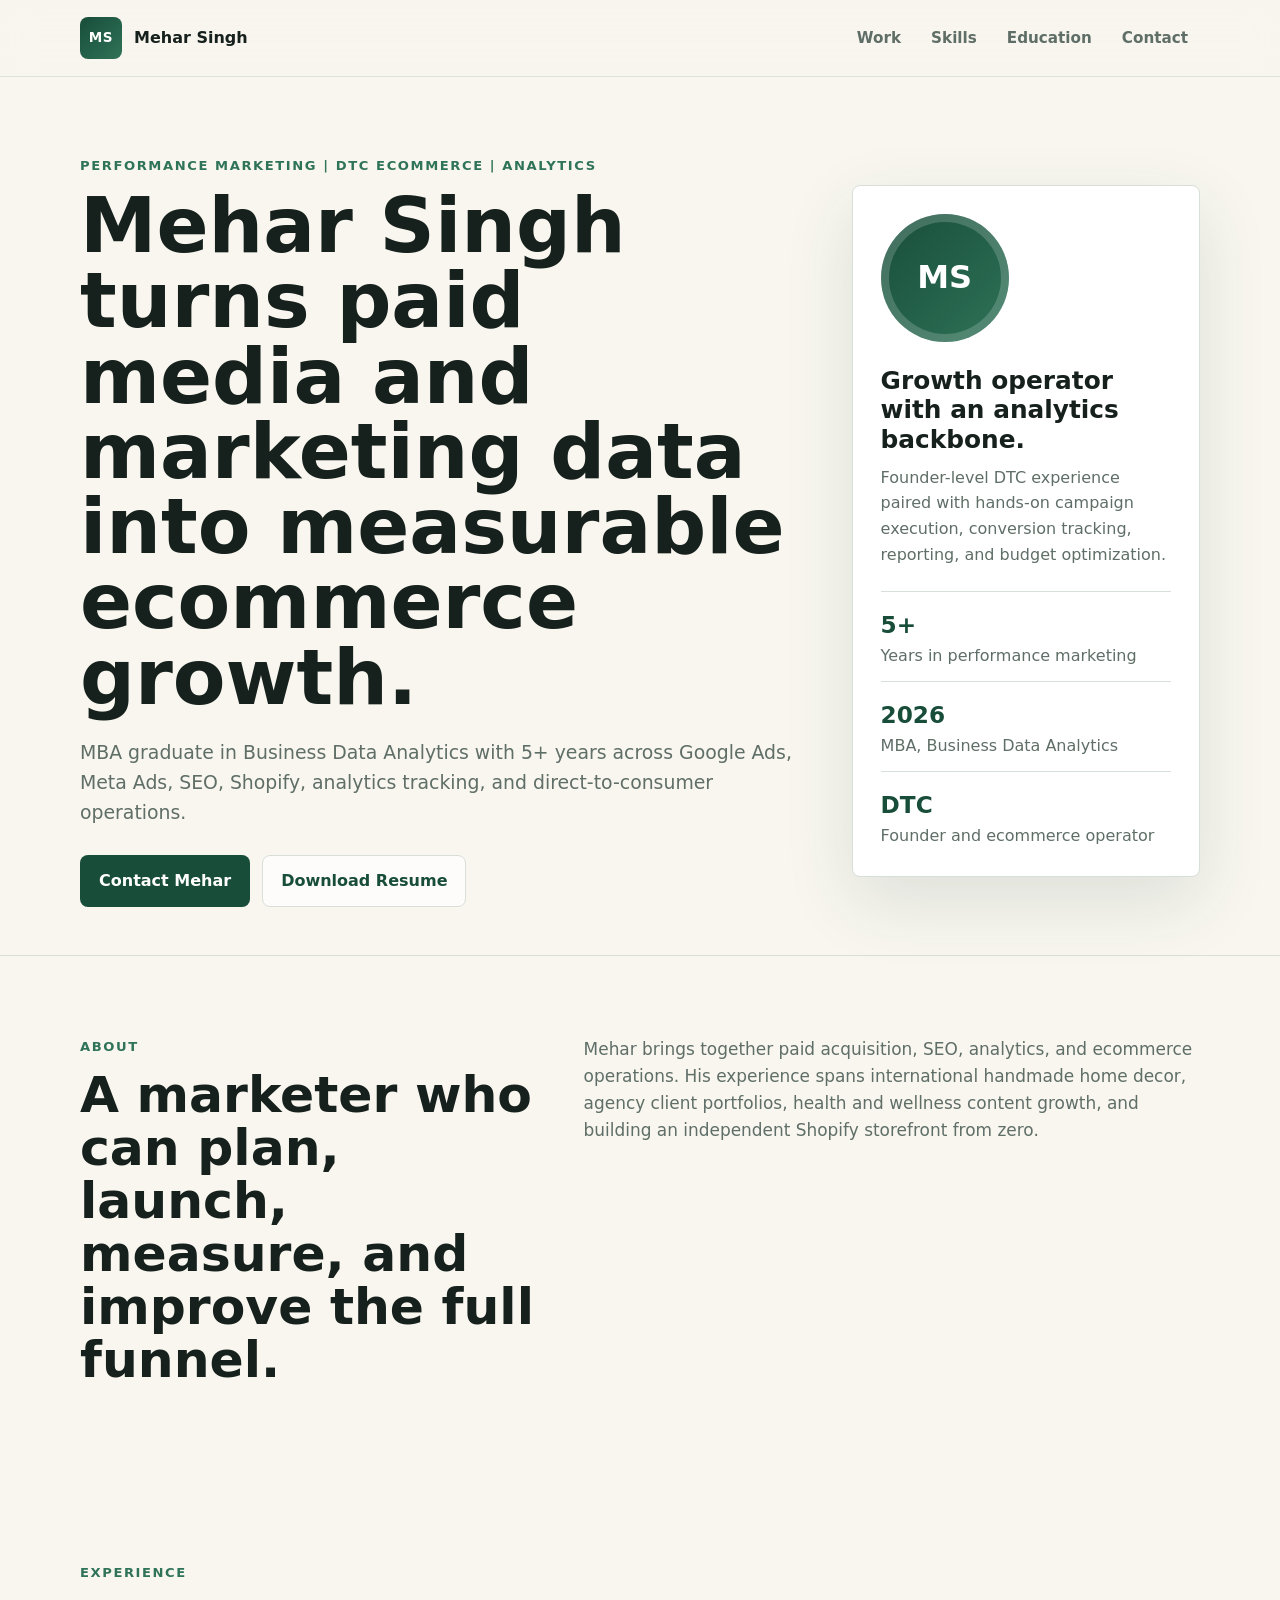
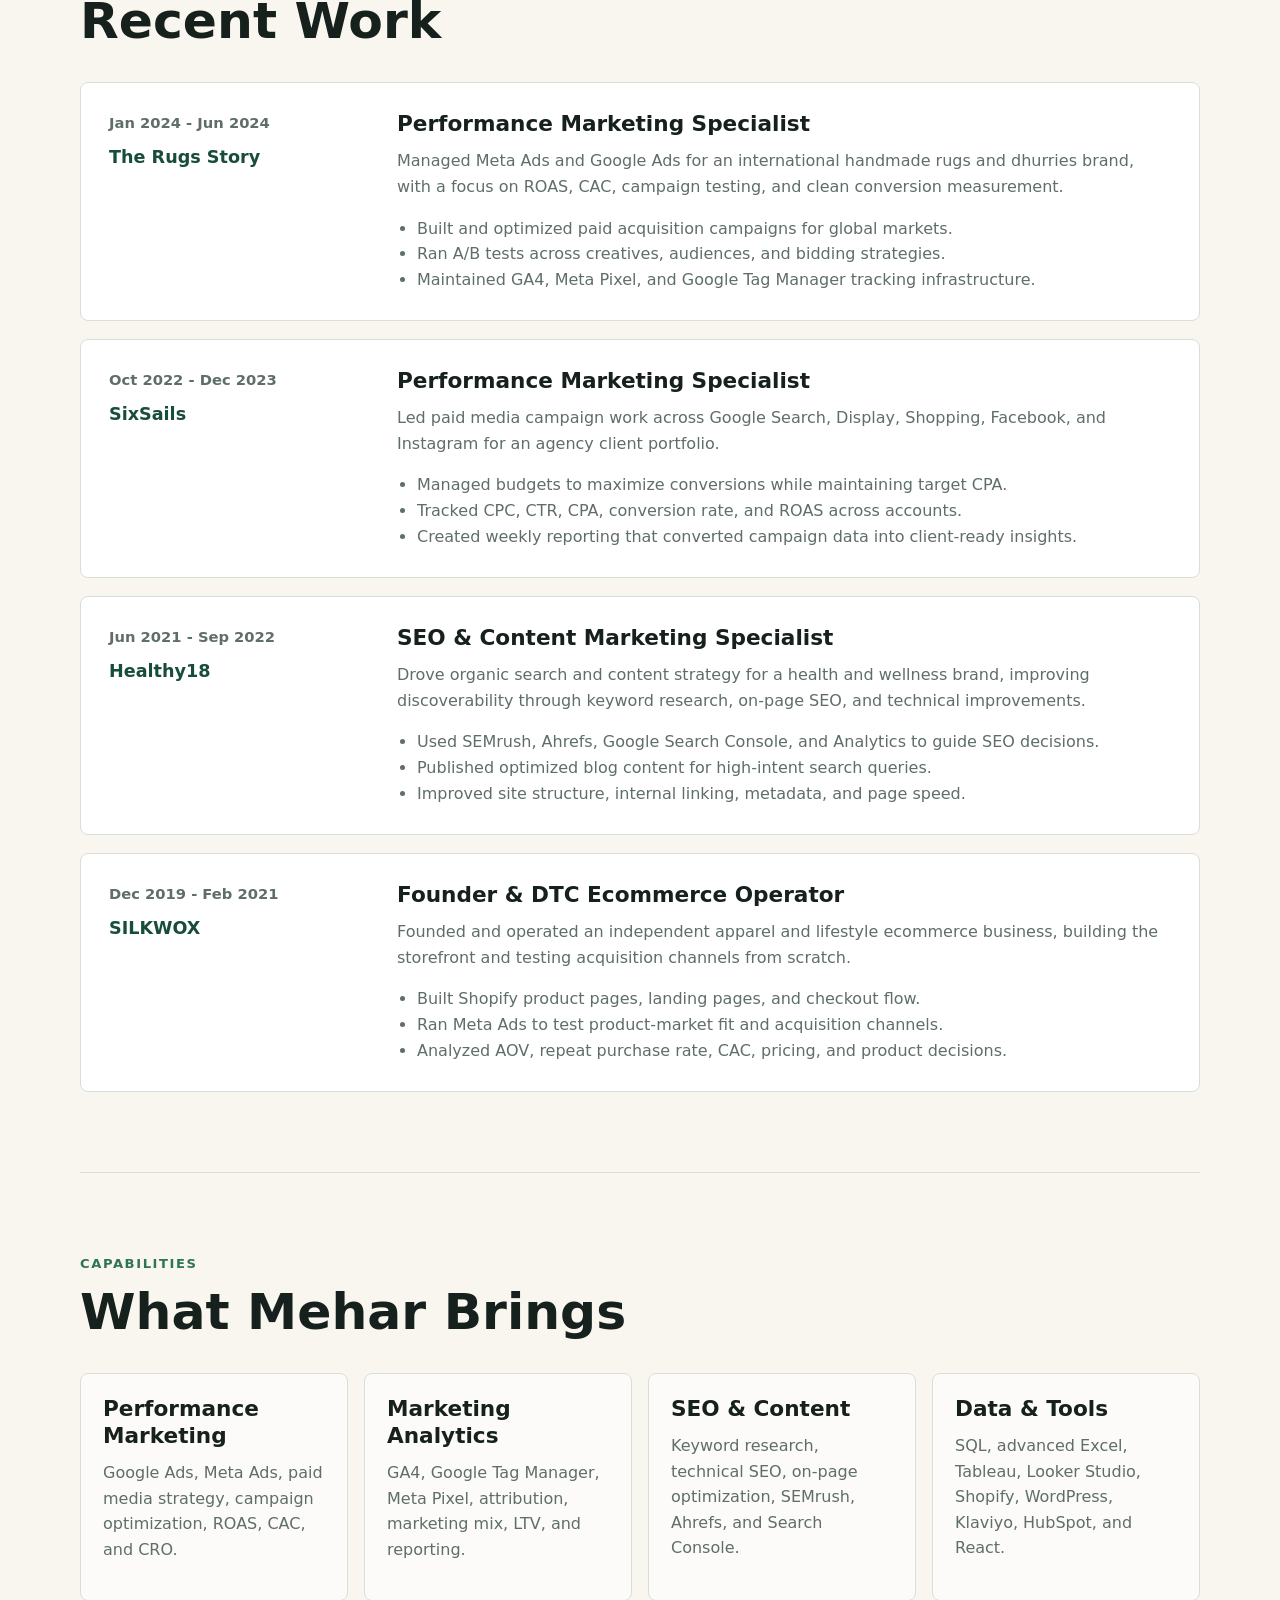
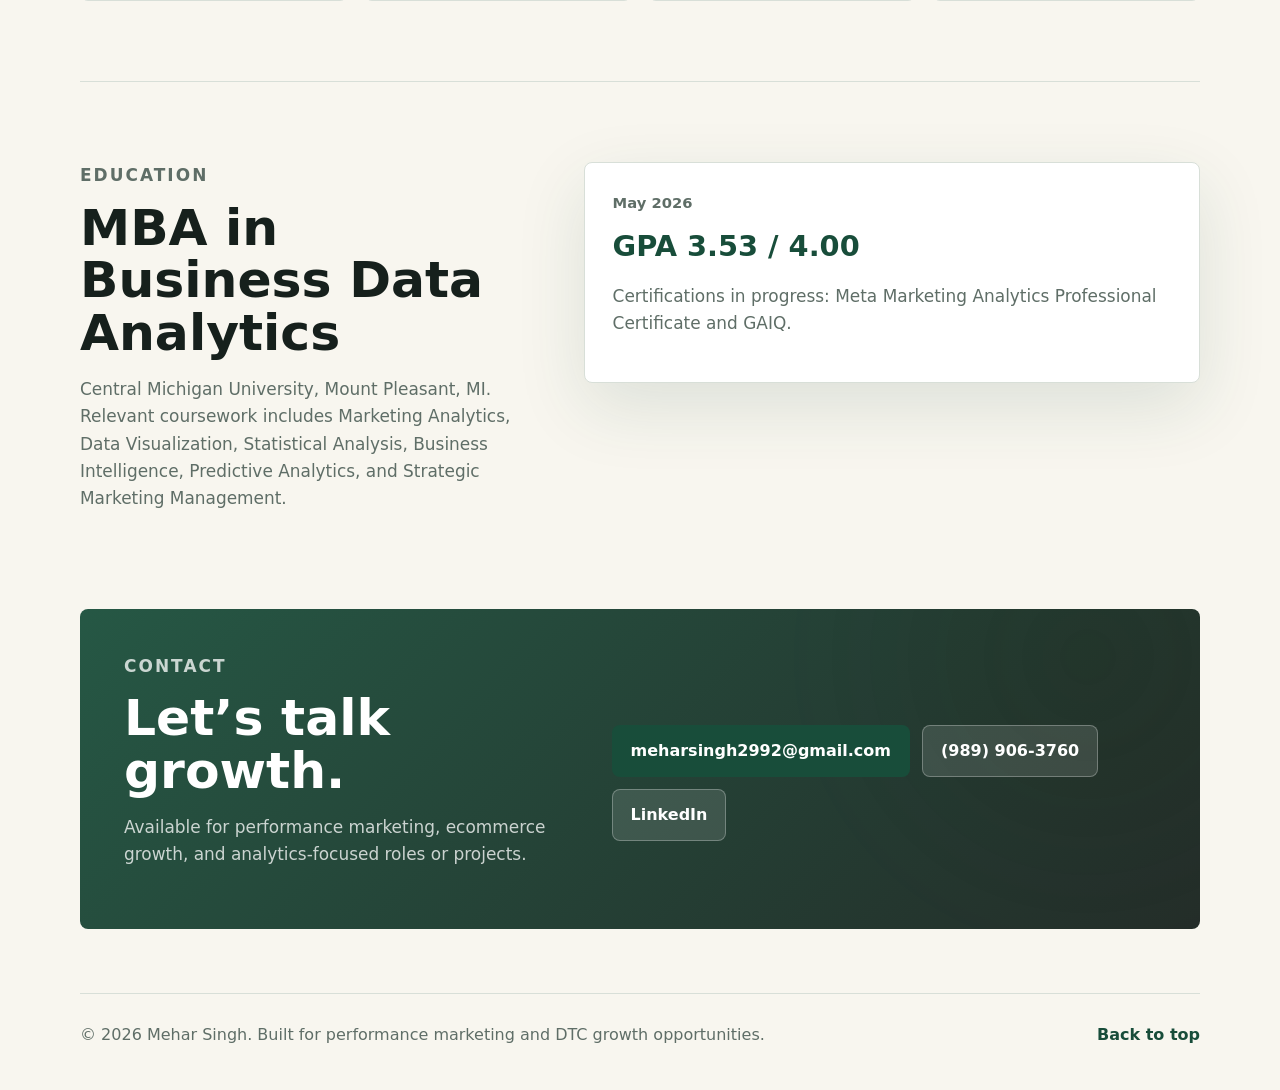
==== index.html @ b78f9e0a "Add files via upload" ====
<!doctype html>
<html lang="en">
  <head>
    <meta charset="utf-8" />
    <meta name="viewport" content="width=device-width, initial-scale=1" />
    <title>Mehar Singh | Performance Marketing & DTC Growth</title>
    <meta
      name="description"
      content="Portfolio for Mehar Singh, a performance marketing specialist and MBA graduate focused on DTC ecommerce, paid media, SEO, and marketing analytics."
    />
    <link rel="stylesheet" href="styles.css" />
  </head>
  <body>
    <header class="site-header" id="top">
      <nav class="nav" aria-label="Primary navigation">
        <a class="brand" href="#top" aria-label="Mehar Singh home">
          <span class="brand-mark">MS</span>
          <span>Mehar Singh</span>
        </a>
        <button class="nav-toggle" type="button" aria-expanded="false" aria-controls="nav-links">
          <span class="sr-only">Toggle navigation</span>
          <span></span>
          <span></span>
          <span></span>
        </button>
        <div class="nav-links" id="nav-links">
          <a href="#work">Work</a>
          <a href="#skills">Skills</a>
          <a href="#education">Education</a>
          <a href="#contact">Contact</a>
        </div>
      </nav>
    </header>

    <main>
      <section class="hero">
        <div class="hero-grid">
          <div class="hero-copy">
            <p class="eyebrow">Performance Marketing | DTC Ecommerce | Analytics</p>
            <h1>Mehar Singh turns paid media and marketing data into measurable ecommerce growth.</h1>
            <p class="hero-text">
              MBA graduate in Business Data Analytics with 5+ years across Google Ads, Meta Ads, SEO,
              Shopify, analytics tracking, and direct-to-consumer operations.
            </p>
            <div class="hero-actions">
              <a class="button primary" href="mailto:meharsingh2992@gmail.com">Contact Mehar</a>
              <a class="button secondary" href="assets/Mehar_Singh_Resume.pdf" download>Download Resume</a>
            </div>
          </div>

          <aside class="profile-panel" aria-label="Profile highlights">
            <div class="portrait" aria-hidden="true">
              <span>MS</span>
            </div>
            <div>
              <h2>Growth operator with an analytics backbone.</h2>
              <p>
                Founder-level DTC experience paired with hands-on campaign execution, conversion
                tracking, reporting, and budget optimization.
              </p>
            </div>
            <dl class="quick-stats">
              <div>
                <dt>5+</dt>
                <dd>Years in performance marketing</dd>
              </div>
              <div>
                <dt>2026</dt>
                <dd>MBA, Business Data Analytics</dd>
              </div>
              <div>
                <dt>DTC</dt>
                <dd>Founder and ecommerce operator</dd>
              </div>
            </dl>
          </aside>
        </div>
      </section>

      <section class="section intro" aria-labelledby="intro-title">
        <div>
          <p class="section-kicker">About</p>
          <h2 id="intro-title">A marketer who can plan, launch, measure, and improve the full funnel.</h2>
        </div>
        <p>
          Mehar brings together paid acquisition, SEO, analytics, and ecommerce operations. His
          experience spans international handmade home decor, agency client portfolios, health and
          wellness content growth, and building an independent Shopify storefront from zero.
        </p>
      </section>

      <section class="section" id="work" aria-labelledby="work-title">
        <div class="section-heading">
          <p class="section-kicker">Experience</p>
          <h2 id="work-title">Recent Work</h2>
        </div>
        <div class="timeline">
          <article class="role">
            <div class="role-meta">
              <span>Jan 2024 - Jun 2024</span>
              <strong>The Rugs Story</strong>
            </div>
            <div class="role-body">
              <h3>Performance Marketing Specialist</h3>
              <p>
                Managed Meta Ads and Google Ads for an international handmade rugs and dhurries brand,
                with a focus on ROAS, CAC, campaign testing, and clean conversion measurement.
              </p>
              <ul>
                <li>Built and optimized paid acquisition campaigns for global markets.</li>
                <li>Ran A/B tests across creatives, audiences, and bidding strategies.</li>
                <li>Maintained GA4, Meta Pixel, and Google Tag Manager tracking infrastructure.</li>
              </ul>
            </div>
          </article>

          <article class="role">
            <div class="role-meta">
              <span>Oct 2022 - Dec 2023</span>
              <strong>SixSails</strong>
            </div>
            <div class="role-body">
              <h3>Performance Marketing Specialist</h3>
              <p>
                Led paid media campaign work across Google Search, Display, Shopping, Facebook, and
                Instagram for an agency client portfolio.
              </p>
              <ul>
                <li>Managed budgets to maximize conversions while maintaining target CPA.</li>
                <li>Tracked CPC, CTR, CPA, conversion rate, and ROAS across accounts.</li>
                <li>Created weekly reporting that converted campaign data into client-ready insights.</li>
              </ul>
            </div>
          </article>

          <article class="role">
            <div class="role-meta">
              <span>Jun 2021 - Sep 2022</span>
              <strong>Healthy18</strong>
            </div>
            <div class="role-body">
              <h3>SEO & Content Marketing Specialist</h3>
              <p>
                Drove organic search and content strategy for a health and wellness brand, improving
                discoverability through keyword research, on-page SEO, and technical improvements.
              </p>
              <ul>
                <li>Used SEMrush, Ahrefs, Google Search Console, and Analytics to guide SEO decisions.</li>
                <li>Published optimized blog content for high-intent search queries.</li>
                <li>Improved site structure, internal linking, metadata, and page speed.</li>
              </ul>
            </div>
          </article>

          <article class="role">
            <div class="role-meta">
              <span>Dec 2019 - Feb 2021</span>
              <strong>SILKWOX</strong>
            </div>
            <div class="role-body">
              <h3>Founder & DTC Ecommerce Operator</h3>
              <p>
                Founded and operated an independent apparel and lifestyle ecommerce business, building
                the storefront and testing acquisition channels from scratch.
              </p>
              <ul>
                <li>Built Shopify product pages, landing pages, and checkout flow.</li>
                <li>Ran Meta Ads to test product-market fit and acquisition channels.</li>
                <li>Analyzed AOV, repeat purchase rate, CAC, pricing, and product decisions.</li>
              </ul>
            </div>
          </article>
        </div>
      </section>

      <section class="section split" id="skills" aria-labelledby="skills-title">
        <div class="section-heading">
          <p class="section-kicker">Capabilities</p>
          <h2 id="skills-title">What Mehar Brings</h2>
        </div>
        <div class="skill-grid">
          <article>
            <h3>Performance Marketing</h3>
            <p>Google Ads, Meta Ads, paid media strategy, campaign optimization, ROAS, CAC, and CRO.</p>
          </article>
          <article>
            <h3>Marketing Analytics</h3>
            <p>GA4, Google Tag Manager, Meta Pixel, attribution, marketing mix, LTV, and reporting.</p>
          </article>
          <article>
            <h3>SEO & Content</h3>
            <p>Keyword research, technical SEO, on-page optimization, SEMrush, Ahrefs, and Search Console.</p>
          </article>
          <article>
            <h3>Data & Tools</h3>
            <p>SQL, advanced Excel, Tableau, Looker Studio, Shopify, WordPress, Klaviyo, HubSpot, and React.</p>
          </article>
        </div>
      </section>

      <section class="section education" id="education" aria-labelledby="education-title">
        <div>
          <p class="section-kicker">Education</p>
          <h2 id="education-title">MBA in Business Data Analytics</h2>
          <p>
            Central Michigan University, Mount Pleasant, MI. Relevant coursework includes Marketing
            Analytics, Data Visualization, Statistical Analysis, Business Intelligence, Predictive
            Analytics, and Strategic Marketing Management.
          </p>
        </div>
        <div class="education-card">
          <span>May 2026</span>
          <strong>GPA 3.53 / 4.00</strong>
          <p>Certifications in progress: Meta Marketing Analytics Professional Certificate and GAIQ.</p>
        </div>
      </section>

      <section class="contact" id="contact" aria-labelledby="contact-title">
        <div>
          <p class="section-kicker">Contact</p>
          <h2 id="contact-title">Let’s talk growth.</h2>
          <p>
            Available for performance marketing, ecommerce growth, and analytics-focused roles or projects.
          </p>
        </div>
        <div class="contact-actions">
          <a class="button primary" href="mailto:meharsingh2992@gmail.com">meharsingh2992@gmail.com</a>
          <a class="button secondary" href="tel:+19899063760">(989) 906-3760</a>
          <a class="button secondary" href="https://www.linkedin.com/in/mehar-singh-a929a2192" target="_blank" rel="noreferrer">LinkedIn</a>
        </div>
      </section>
    </main>

    <footer class="footer">
      <p>© <span id="year"></span> Mehar Singh. Built for performance marketing and DTC growth opportunities.</p>
      <a href="#top">Back to top</a>
    </footer>

    <script src="script.js"></script>
  </body>
</html>
---- styles.css ----
:root {
  --ink: #16201c;
  --muted: #5f6e67;
  --paper: #f8f6ef;
  --panel: #ffffff;
  --line: #d8dfd8;
  --green: #184d3a;
  --green-2: #2f7358;
  --gold: #c7963f;
  --shadow: 0 24px 70px rgba(24, 77, 58, 0.12);
}

* {
  box-sizing: border-box;
}

html {
  scroll-behavior: smooth;
}

body {
  margin: 0;
  font-family: Inter, ui-sans-serif, system-ui, -apple-system, BlinkMacSystemFont, "Segoe UI", sans-serif;
  color: var(--ink);
  background: var(--paper);
  line-height: 1.6;
}

a {
  color: inherit;
  text-decoration: none;
}

.sr-only {
  position: absolute;
  width: 1px;
  height: 1px;
  padding: 0;
  margin: -1px;
  overflow: hidden;
  clip: rect(0, 0, 0, 0);
  white-space: nowrap;
  border: 0;
}

.site-header {
  position: sticky;
  top: 0;
  z-index: 10;
  background: rgba(248, 246, 239, 0.9);
  border-bottom: 1px solid rgba(216, 223, 216, 0.8);
  backdrop-filter: blur(18px);
}

.nav {
  width: min(1120px, calc(100% - 32px));
  margin: 0 auto;
  min-height: 76px;
  display: flex;
  align-items: center;
  justify-content: space-between;
  gap: 24px;
}

.brand,
.nav-links {
  display: flex;
  align-items: center;
}

.brand {
  gap: 12px;
  font-weight: 800;
}

.brand-mark,
.portrait {
  display: grid;
  place-items: center;
  color: #fff;
  background: linear-gradient(135deg, var(--green), var(--green-2));
}

.brand-mark {
  width: 42px;
  height: 42px;
  border-radius: 8px;
  font-size: 0.85rem;
  letter-spacing: 0.04em;
}

.nav-links {
  gap: 6px;
}

.nav-links a {
  padding: 10px 12px;
  border-radius: 8px;
  color: var(--muted);
  font-weight: 700;
  font-size: 0.95rem;
}

.nav-links a:hover,
.nav-links a:focus-visible {
  color: var(--green);
  background: rgba(24, 77, 58, 0.08);
}

.nav-toggle {
  display: none;
  width: 44px;
  height: 44px;
  border: 1px solid var(--line);
  border-radius: 8px;
  background: var(--panel);
  padding: 10px;
}

.nav-toggle span:not(.sr-only) {
  display: block;
  height: 2px;
  margin: 5px 0;
  background: var(--ink);
}

.hero {
  padding: 78px 0 48px;
  border-bottom: 1px solid var(--line);
}

.hero-grid,
.section,
.contact,
.footer {
  width: min(1120px, calc(100% - 32px));
  margin: 0 auto;
}

.hero-grid {
  display: grid;
  grid-template-columns: minmax(0, 1.35fr) minmax(320px, 0.65fr);
  gap: 48px;
  align-items: center;
}

.eyebrow,
.section-kicker {
  margin: 0 0 12px;
  color: var(--green-2);
  font-weight: 800;
  font-size: 0.82rem;
  letter-spacing: 0.12em;
  text-transform: uppercase;
}

h1,
h2,
h3,
p {
  margin-top: 0;
}

h1 {
  max-width: 850px;
  margin-bottom: 22px;
  font-size: clamp(2.45rem, 6vw, 5.3rem);
  line-height: 0.98;
  letter-spacing: 0;
}

.hero-text {
  max-width: 720px;
  color: var(--muted);
  font-size: 1.18rem;
}

.hero-actions,
.contact-actions {
  display: flex;
  flex-wrap: wrap;
  gap: 12px;
  margin-top: 28px;
}

.button {
  display: inline-flex;
  min-height: 46px;
  align-items: center;
  justify-content: center;
  border-radius: 8px;
  padding: 12px 18px;
  font-weight: 800;
  border: 1px solid transparent;
}

.button.primary {
  color: #fff;
  background: var(--green);
}

.button.primary:hover,
.button.primary:focus-visible {
  background: #0f3829;
}

.button.secondary {
  color: var(--green);
  background: rgba(255, 255, 255, 0.72);
  border-color: var(--line);
}

.button.secondary:hover,
.button.secondary:focus-visible {
  border-color: var(--green-2);
}

.profile-panel,
.education-card {
  background: var(--panel);
  border: 1px solid var(--line);
  border-radius: 8px;
  box-shadow: var(--shadow);
}

.profile-panel {
  padding: 28px;
}

.portrait {
  width: 128px;
  height: 128px;
  border-radius: 50%;
  margin-bottom: 24px;
  font-size: 2rem;
  font-weight: 900;
  box-shadow: inset 0 0 0 8px rgba(255, 255, 255, 0.18);
}

.profile-panel h2 {
  margin-bottom: 10px;
  font-size: 1.55rem;
  line-height: 1.2;
}

.profile-panel p {
  color: var(--muted);
}

.quick-stats {
  display: grid;
  gap: 12px;
  margin: 24px 0 0;
}

.quick-stats div {
  padding-top: 14px;
  border-top: 1px solid var(--line);
}

.quick-stats dt {
  color: var(--green);
  font-size: 1.45rem;
  font-weight: 900;
}

.quick-stats dd {
  margin: 0;
  color: var(--muted);
}

.section {
  padding: 80px 0;
}

.intro,
.education {
  display: grid;
  grid-template-columns: minmax(0, 0.85fr) minmax(0, 1.15fr);
  gap: 48px;
  align-items: start;
}

.section h2,
.contact h2 {
  margin-bottom: 16px;
  font-size: clamp(2rem, 4vw, 3.15rem);
  line-height: 1.05;
}

.intro > p,
.education p,
.contact p {
  color: var(--muted);
  font-size: 1.06rem;
}

.section-heading {
  max-width: 680px;
  margin-bottom: 34px;
}

.timeline {
  display: grid;
  gap: 18px;
}

.role {
  display: grid;
  grid-template-columns: 260px minmax(0, 1fr);
  gap: 28px;
  padding: 28px;
  background: var(--panel);
  border: 1px solid var(--line);
  border-radius: 8px;
}

.role-meta span,
.education-card span {
  display: block;
  margin-bottom: 8px;
  color: var(--muted);
  font-size: 0.92rem;
  font-weight: 700;
}

.role-meta strong {
  display: block;
  color: var(--green);
  font-size: 1.1rem;
}

.role h3,
.skill-grid h3 {
  margin-bottom: 10px;
  font-size: 1.35rem;
  line-height: 1.25;
}

.role p,
.role li,
.skill-grid p {
  color: var(--muted);
}

.role ul {
  padding-left: 20px;
  margin: 16px 0 0;
}

.split {
  border-top: 1px solid var(--line);
  border-bottom: 1px solid var(--line);
}

.skill-grid {
  display: grid;
  grid-template-columns: repeat(4, minmax(0, 1fr));
  gap: 16px;
}

.skill-grid article {
  min-height: 210px;
  padding: 22px;
  border: 1px solid var(--line);
  border-radius: 8px;
  background: rgba(255, 255, 255, 0.62);
}

.education-card {
  padding: 28px;
}

.education-card strong {
  display: block;
  margin-bottom: 14px;
  color: var(--green);
  font-size: 1.8rem;
}

.contact {
  display: grid;
  grid-template-columns: minmax(0, 0.9fr) minmax(0, 1.1fr);
  gap: 42px;
  align-items: center;
  margin-bottom: 64px;
  padding: 44px;
  color: #fff;
  background:
    linear-gradient(135deg, rgba(24, 77, 58, 0.94), rgba(22, 32, 28, 0.94)),
    radial-gradient(circle at 90% 15%, rgba(199, 150, 63, 0.55), transparent 30%);
  border-radius: 8px;
}

.contact .section-kicker,
.contact p {
  color: rgba(255, 255, 255, 0.76);
}

.contact .button.secondary {
  color: #fff;
  background: rgba(255, 255, 255, 0.12);
  border-color: rgba(255, 255, 255, 0.28);
}

.footer {
  display: flex;
  justify-content: space-between;
  gap: 20px;
  padding: 28px 0 42px;
  color: var(--muted);
  border-top: 1px solid var(--line);
}

.footer p {
  margin: 0;
}

.footer a {
  color: var(--green);
  font-weight: 800;
}

@media (max-width: 900px) {
  .hero-grid,
  .intro,
  .education,
  .contact {
    grid-template-columns: 1fr;
  }

  .skill-grid {
    grid-template-columns: repeat(2, minmax(0, 1fr));
  }

  .role {
    grid-template-columns: 1fr;
  }
}

@media (max-width: 680px) {
  .nav {
    min-height: 68px;
  }

  .nav-toggle {
    display: block;
  }

  .nav-links {
    position: absolute;
    top: 68px;
    left: 16px;
    right: 16px;
    display: none;
    flex-direction: column;
    align-items: stretch;
    padding: 10px;
    background: var(--panel);
    border: 1px solid var(--line);
    border-radius: 8px;
    box-shadow: var(--shadow);
  }

  .nav-links.is-open {
    display: flex;
  }

  .hero {
    padding-top: 48px;
  }

  h1 {
    font-size: 2.7rem;
  }

  .section {
    padding: 58px 0;
  }

  .profile-panel,
  .role,
  .contact {
    padding: 22px;
  }

  .skill-grid {
    grid-template-columns: 1fr;
  }

  .skill-grid article {
    min-height: auto;
  }

  .footer {
    flex-direction: column;
  }
}
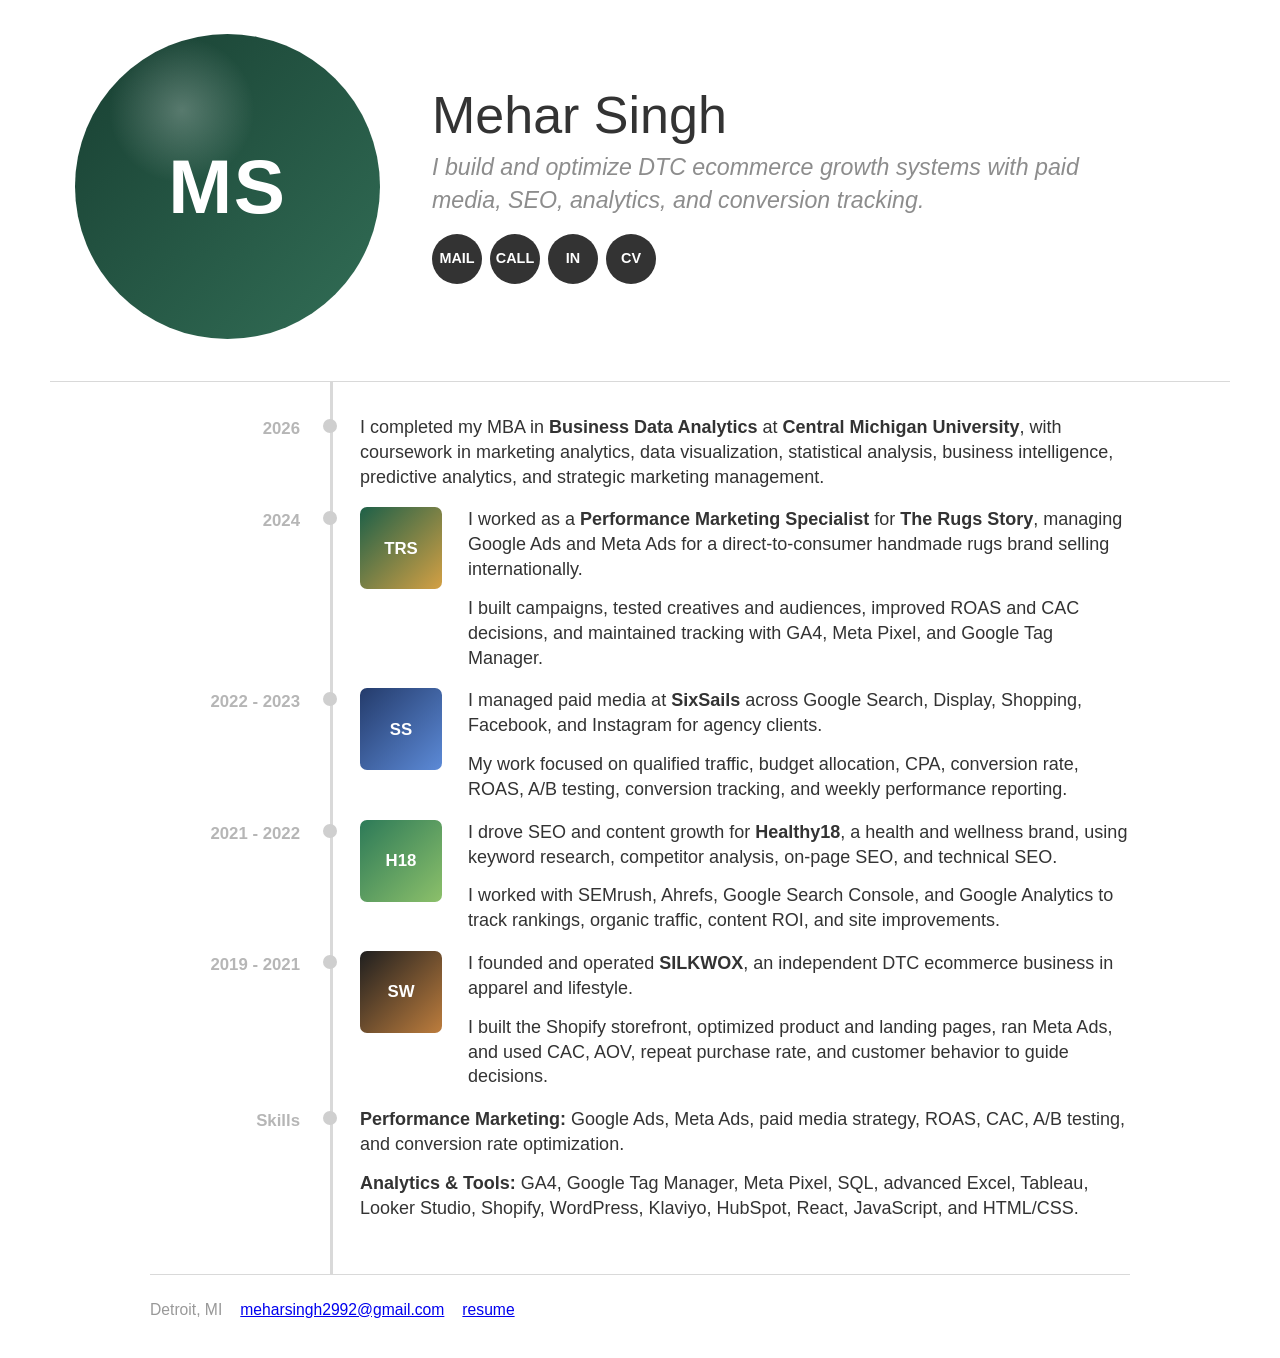
==== commit 39709122: "Add files via upload" ====
--- a/index.html
+++ b/index.html
@@ -3,239 +3,133 @@
   <head>
     <meta charset="utf-8" />
     <meta name="viewport" content="width=device-width, initial-scale=1" />
-    <title>Mehar Singh | Performance Marketing & DTC Growth</title>
+    <title>Mehar Singh</title>
     <meta
       name="description"
-      content="Portfolio for Mehar Singh, a performance marketing specialist and MBA graduate focused on DTC ecommerce, paid media, SEO, and marketing analytics."
+      content="Mehar Singh is a performance marketing specialist and DTC ecommerce operator focused on paid media, SEO, Shopify, and marketing analytics."
     />
     <link rel="stylesheet" href="styles.css" />
   </head>
   <body>
-    <header class="site-header" id="top">
-      <nav class="nav" aria-label="Primary navigation">
-        <a class="brand" href="#top" aria-label="Mehar Singh home">
-          <span class="brand-mark">MS</span>
-          <span>Mehar Singh</span>
-        </a>
-        <button class="nav-toggle" type="button" aria-expanded="false" aria-controls="nav-links">
-          <span class="sr-only">Toggle navigation</span>
-          <span></span>
-          <span></span>
-          <span></span>
-        </button>
-        <div class="nav-links" id="nav-links">
-          <a href="#work">Work</a>
-          <a href="#skills">Skills</a>
-          <a href="#education">Education</a>
-          <a href="#contact">Contact</a>
-        </div>
-      </nav>
-    </header>
-
-    <main>
-      <section class="hero">
-        <div class="hero-grid">
-          <div class="hero-copy">
-            <p class="eyebrow">Performance Marketing | DTC Ecommerce | Analytics</p>
-            <h1>Mehar Singh turns paid media and marketing data into measurable ecommerce growth.</h1>
-            <p class="hero-text">
-              MBA graduate in Business Data Analytics with 5+ years across Google Ads, Meta Ads, SEO,
-              Shopify, analytics tracking, and direct-to-consumer operations.
-            </p>
-            <div class="hero-actions">
-              <a class="button primary" href="mailto:meharsingh2992@gmail.com">Contact Mehar</a>
-              <a class="button secondary" href="assets/Mehar_Singh_Resume.pdf" download>Download Resume</a>
-            </div>
+    <main class="page">
+      <section class="hero" aria-labelledby="name">
+        <div class="photo" aria-hidden="true">MS</div>
+        <div class="intro">
+          <h1 id="name">Mehar Singh</h1>
+          <p class="tagline">
+            I build and optimize DTC ecommerce growth systems with paid media, SEO, analytics, and
+            conversion tracking.
+          </p>
+          <div class="socials" aria-label="Profile links">
+            <a href="mailto:meharsingh2992@gmail.com" aria-label="Email Mehar">mail</a>
+            <a href="tel:+19899063760" aria-label="Call Mehar">call</a>
+            <a href="https://www.linkedin.com/in/mehar-singh-a929a2192" target="_blank" rel="noreferrer" aria-label="LinkedIn">in</a>
+            <a href="Mehar_Singh_Resume.pdf" aria-label="Download resume">cv</a>
           </div>
-
-          <aside class="profile-panel" aria-label="Profile highlights">
-            <div class="portrait" aria-hidden="true">
-              <span>MS</span>
-            </div>
-            <div>
-              <h2>Growth operator with an analytics backbone.</h2>
-              <p>
-                Founder-level DTC experience paired with hands-on campaign execution, conversion
-                tracking, reporting, and budget optimization.
-              </p>
-            </div>
-            <dl class="quick-stats">
-              <div>
-                <dt>5+</dt>
-                <dd>Years in performance marketing</dd>
-              </div>
-              <div>
-                <dt>2026</dt>
-                <dd>MBA, Business Data Analytics</dd>
-              </div>
-              <div>
-                <dt>DTC</dt>
-                <dd>Founder and ecommerce operator</dd>
-              </div>
-            </dl>
-          </aside>
         </div>
       </section>
 
-      <section class="section intro" aria-labelledby="intro-title">
-        <div>
-          <p class="section-kicker">About</p>
-          <h2 id="intro-title">A marketer who can plan, launch, measure, and improve the full funnel.</h2>
-        </div>
-        <p>
-          Mehar brings together paid acquisition, SEO, analytics, and ecommerce operations. His
-          experience spans international handmade home decor, agency client portfolios, health and
-          wellness content growth, and building an independent Shopify storefront from zero.
-        </p>
-      </section>
+      <section class="timeline" aria-label="Timeline">
+        <article class="item">
+          <div class="date">2026</div>
+          <div class="dot" aria-hidden="true"></div>
+          <div class="card text-only">
+            <p>
+              I completed my MBA in <strong>Business Data Analytics</strong> at
+              <strong>Central Michigan University</strong>, with coursework in marketing analytics,
+              data visualization, statistical analysis, business intelligence, predictive analytics,
+              and strategic marketing management.
+            </p>
+          </div>
+        </article>
 
-      <section class="section" id="work" aria-labelledby="work-title">
-        <div class="section-heading">
-          <p class="section-kicker">Experience</p>
-          <h2 id="work-title">Recent Work</h2>
-        </div>
-        <div class="timeline">
-          <article class="role">
-            <div class="role-meta">
-              <span>Jan 2024 - Jun 2024</span>
-              <strong>The Rugs Story</strong>
-            </div>
-            <div class="role-body">
-              <h3>Performance Marketing Specialist</h3>
-              <p>
-                Managed Meta Ads and Google Ads for an international handmade rugs and dhurries brand,
-                with a focus on ROAS, CAC, campaign testing, and clean conversion measurement.
-              </p>
-              <ul>
-                <li>Built and optimized paid acquisition campaigns for global markets.</li>
-                <li>Ran A/B tests across creatives, audiences, and bidding strategies.</li>
-                <li>Maintained GA4, Meta Pixel, and Google Tag Manager tracking infrastructure.</li>
-              </ul>
-            </div>
-          </article>
+        <article class="item">
+          <div class="date">2024</div>
+          <div class="dot" aria-hidden="true"></div>
+          <div class="logo">TRS</div>
+          <div class="card">
+            <p>
+              I worked as a <strong>Performance Marketing Specialist</strong> for
+              <strong>The Rugs Story</strong>, managing Google Ads and Meta Ads for a direct-to-consumer
+              handmade rugs brand selling internationally.
+            </p>
+            <p>
+              I built campaigns, tested creatives and audiences, improved ROAS and CAC decisions, and
+              maintained tracking with GA4, Meta Pixel, and Google Tag Manager.
+            </p>
+          </div>
+        </article>
 
-          <article class="role">
-            <div class="role-meta">
-              <span>Oct 2022 - Dec 2023</span>
-              <strong>SixSails</strong>
-            </div>
-            <div class="role-body">
-              <h3>Performance Marketing Specialist</h3>
-              <p>
-                Led paid media campaign work across Google Search, Display, Shopping, Facebook, and
-                Instagram for an agency client portfolio.
-              </p>
-              <ul>
-                <li>Managed budgets to maximize conversions while maintaining target CPA.</li>
-                <li>Tracked CPC, CTR, CPA, conversion rate, and ROAS across accounts.</li>
-                <li>Created weekly reporting that converted campaign data into client-ready insights.</li>
-              </ul>
-            </div>
-          </article>
+        <article class="item">
+          <div class="date">2022 - 2023</div>
+          <div class="dot" aria-hidden="true"></div>
+          <div class="logo">SS</div>
+          <div class="card">
+            <p>
+              I managed paid media at <strong>SixSails</strong> across Google Search, Display,
+              Shopping, Facebook, and Instagram for agency clients.
+            </p>
+            <p>
+              My work focused on qualified traffic, budget allocation, CPA, conversion rate, ROAS, A/B
+              testing, conversion tracking, and weekly performance reporting.
+            </p>
+          </div>
+        </article>
 
-          <article class="role">
-            <div class="role-meta">
-              <span>Jun 2021 - Sep 2022</span>
-              <strong>Healthy18</strong>
-            </div>
-            <div class="role-body">
-              <h3>SEO & Content Marketing Specialist</h3>
-              <p>
-                Drove organic search and content strategy for a health and wellness brand, improving
-                discoverability through keyword research, on-page SEO, and technical improvements.
-              </p>
-              <ul>
-                <li>Used SEMrush, Ahrefs, Google Search Console, and Analytics to guide SEO decisions.</li>
-                <li>Published optimized blog content for high-intent search queries.</li>
-                <li>Improved site structure, internal linking, metadata, and page speed.</li>
-              </ul>
-            </div>
-          </article>
+        <article class="item">
+          <div class="date">2021 - 2022</div>
+          <div class="dot" aria-hidden="true"></div>
+          <div class="logo">H18</div>
+          <div class="card">
+            <p>
+              I drove SEO and content growth for <strong>Healthy18</strong>, a health and wellness
+              brand, using keyword research, competitor analysis, on-page SEO, and technical SEO.
+            </p>
+            <p>
+              I worked with SEMrush, Ahrefs, Google Search Console, and Google Analytics to track
+              rankings, organic traffic, content ROI, and site improvements.
+            </p>
+          </div>
+        </article>
 
-          <article class="role">
-            <div class="role-meta">
-              <span>Dec 2019 - Feb 2021</span>
-              <strong>SILKWOX</strong>
-            </div>
-            <div class="role-body">
-              <h3>Founder & DTC Ecommerce Operator</h3>
-              <p>
-                Founded and operated an independent apparel and lifestyle ecommerce business, building
-                the storefront and testing acquisition channels from scratch.
-              </p>
-              <ul>
-                <li>Built Shopify product pages, landing pages, and checkout flow.</li>
-                <li>Ran Meta Ads to test product-market fit and acquisition channels.</li>
-                <li>Analyzed AOV, repeat purchase rate, CAC, pricing, and product decisions.</li>
-              </ul>
-            </div>
-          </article>
-        </div>
-      </section>
+        <article class="item">
+          <div class="date">2019 - 2021</div>
+          <div class="dot" aria-hidden="true"></div>
+          <div class="logo">SW</div>
+          <div class="card">
+            <p>
+              I founded and operated <strong>SILKWOX</strong>, an independent DTC ecommerce business in
+              apparel and lifestyle.
+            </p>
+            <p>
+              I built the Shopify storefront, optimized product and landing pages, ran Meta Ads, and
+              used CAC, AOV, repeat purchase rate, and customer behavior to guide decisions.
+            </p>
+          </div>
+        </article>
 
-      <section class="section split" id="skills" aria-labelledby="skills-title">
-        <div class="section-heading">
-          <p class="section-kicker">Capabilities</p>
-          <h2 id="skills-title">What Mehar Brings</h2>
-        </div>
-        <div class="skill-grid">
-          <article>
-            <h3>Performance Marketing</h3>
-            <p>Google Ads, Meta Ads, paid media strategy, campaign optimization, ROAS, CAC, and CRO.</p>
-          </article>
-          <article>
-            <h3>Marketing Analytics</h3>
-            <p>GA4, Google Tag Manager, Meta Pixel, attribution, marketing mix, LTV, and reporting.</p>
-          </article>
-          <article>
-            <h3>SEO & Content</h3>
-            <p>Keyword research, technical SEO, on-page optimization, SEMrush, Ahrefs, and Search Console.</p>
-          </article>
-          <article>
-            <h3>Data & Tools</h3>
-            <p>SQL, advanced Excel, Tableau, Looker Studio, Shopify, WordPress, Klaviyo, HubSpot, and React.</p>
-          </article>
-        </div>
-      </section>
-
-      <section class="section education" id="education" aria-labelledby="education-title">
-        <div>
-          <p class="section-kicker">Education</p>
-          <h2 id="education-title">MBA in Business Data Analytics</h2>
-          <p>
-            Central Michigan University, Mount Pleasant, MI. Relevant coursework includes Marketing
-            Analytics, Data Visualization, Statistical Analysis, Business Intelligence, Predictive
-            Analytics, and Strategic Marketing Management.
-          </p>
-        </div>
-        <div class="education-card">
-          <span>May 2026</span>
-          <strong>GPA 3.53 / 4.00</strong>
-          <p>Certifications in progress: Meta Marketing Analytics Professional Certificate and GAIQ.</p>
-        </div>
-      </section>
-
-      <section class="contact" id="contact" aria-labelledby="contact-title">
-        <div>
-          <p class="section-kicker">Contact</p>
-          <h2 id="contact-title">Let’s talk growth.</h2>
-          <p>
-            Available for performance marketing, ecommerce growth, and analytics-focused roles or projects.
-          </p>
-        </div>
-        <div class="contact-actions">
-          <a class="button primary" href="mailto:meharsingh2992@gmail.com">meharsingh2992@gmail.com</a>
-          <a class="button secondary" href="tel:+19899063760">(989) 906-3760</a>
-          <a class="button secondary" href="https://www.linkedin.com/in/mehar-singh-a929a2192" target="_blank" rel="noreferrer">LinkedIn</a>
-        </div>
+        <article class="item">
+          <div class="date">Skills</div>
+          <div class="dot" aria-hidden="true"></div>
+          <div class="card text-only">
+            <p>
+              <strong>Performance Marketing:</strong> Google Ads, Meta Ads, paid media strategy, ROAS,
+              CAC, A/B testing, and conversion rate optimization.
+            </p>
+            <p>
+              <strong>Analytics & Tools:</strong> GA4, Google Tag Manager, Meta Pixel, SQL, advanced
+              Excel, Tableau, Looker Studio, Shopify, WordPress, Klaviyo, HubSpot, React, JavaScript,
+              and HTML/CSS.
+            </p>
+          </div>
+        </article>
       </section>
     </main>
 
     <footer class="footer">
-      <p>© <span id="year"></span> Mehar Singh. Built for performance marketing and DTC growth opportunities.</p>
-      <a href="#top">Back to top</a>
+      <span>Detroit, MI</span>
+      <a href="mailto:meharsingh2992@gmail.com">meharsingh2992@gmail.com</a>
+      <a href="Mehar_Singh_Resume.pdf">resume</a>
     </footer>
-
-    <script src="script.js"></script>
   </body>
 </html>
--- a/styles.css
+++ b/styles.css
@@ -1,13 +1,9 @@
 :root {
-  --ink: #16201c;
-  --muted: #5f6e67;
-  --paper: #f8f6ef;
-  --panel: #ffffff;
-  --line: #d8dfd8;
-  --green: #184d3a;
-  --green-2: #2f7358;
-  --gold: #c7963f;
-  --shadow: 0 24px 70px rgba(24, 77, 58, 0.12);
+  --text: #333333;
+  --muted: #999999;
+  --faint: #d9d9d9;
+  --link: #0000ee;
+  --bg: #ffffff;
 }
 
 * {
@@ -15,484 +11,258 @@
 }
 
 html {
-  scroll-behavior: smooth;
+  font-size: 16px;
 }
 
 body {
   margin: 0;
-  font-family: Inter, ui-sans-serif, system-ui, -apple-system, BlinkMacSystemFont, "Segoe UI", sans-serif;
-  color: var(--ink);
-  background: var(--paper);
-  line-height: 1.6;
+  color: var(--text);
+  background: var(--bg);
+  font-family: Arial, Helvetica, sans-serif;
+  font-size: 18px;
+  line-height: 1.38;
 }
 
 a {
-  color: inherit;
-  text-decoration: none;
-}
-
-.sr-only {
-  position: absolute;
-  width: 1px;
-  height: 1px;
-  padding: 0;
-  margin: -1px;
-  overflow: hidden;
-  clip: rect(0, 0, 0, 0);
-  white-space: nowrap;
-  border: 0;
-}
-
-.site-header {
-  position: sticky;
-  top: 0;
-  z-index: 10;
-  background: rgba(248, 246, 239, 0.9);
-  border-bottom: 1px solid rgba(216, 223, 216, 0.8);
-  backdrop-filter: blur(18px);
-}
-
-.nav {
-  width: min(1120px, calc(100% - 32px));
+  color: var(--link);
+}
+
+.page {
+  width: min(1180px, calc(100% - 34px));
   margin: 0 auto;
-  min-height: 76px;
-  display: flex;
+}
+
+.hero {
+  min-height: 340px;
+  display: grid;
+  grid-template-columns: 330px minmax(0, 1fr);
+  gap: 52px;
   align-items: center;
-  justify-content: space-between;
-  gap: 24px;
-}
-
-.brand,
-.nav-links {
-  display: flex;
-  align-items: center;
-}
-
-.brand {
-  gap: 12px;
-  font-weight: 800;
-}
-
-.brand-mark,
-.portrait {
+  justify-content: center;
+  padding: 34px 0 42px;
+  border-bottom: 1px solid var(--faint);
+}
+
+.photo {
+  width: 305px;
+  height: 305px;
+  justify-self: end;
   display: grid;
   place-items: center;
-  color: #fff;
-  background: linear-gradient(135deg, var(--green), var(--green-2));
-}
-
-.brand-mark {
-  width: 42px;
-  height: 42px;
-  border-radius: 8px;
-  font-size: 0.85rem;
-  letter-spacing: 0.04em;
-}
-
-.nav-links {
-  gap: 6px;
-}
-
-.nav-links a {
-  padding: 10px 12px;
-  border-radius: 8px;
-  color: var(--muted);
-  font-weight: 700;
-  font-size: 0.95rem;
-}
-
-.nav-links a:hover,
-.nav-links a:focus-visible {
-  color: var(--green);
-  background: rgba(24, 77, 58, 0.08);
-}
-
-.nav-toggle {
-  display: none;
-  width: 44px;
-  height: 44px;
-  border: 1px solid var(--line);
-  border-radius: 8px;
-  background: var(--panel);
-  padding: 10px;
-}
-
-.nav-toggle span:not(.sr-only) {
-  display: block;
-  height: 2px;
-  margin: 5px 0;
-  background: var(--ink);
-}
-
-.hero {
-  padding: 78px 0 48px;
-  border-bottom: 1px solid var(--line);
-}
-
-.hero-grid,
-.section,
-.contact,
-.footer {
-  width: min(1120px, calc(100% - 32px));
-  margin: 0 auto;
-}
-
-.hero-grid {
-  display: grid;
-  grid-template-columns: minmax(0, 1.35fr) minmax(320px, 0.65fr);
-  gap: 48px;
-  align-items: center;
-}
-
-.eyebrow,
-.section-kicker {
-  margin: 0 0 12px;
-  color: var(--green-2);
-  font-weight: 800;
-  font-size: 0.82rem;
-  letter-spacing: 0.12em;
-  text-transform: uppercase;
-}
-
-h1,
-h2,
-h3,
-p {
-  margin-top: 0;
+  border-radius: 50%;
+  color: #ffffff;
+  background:
+    radial-gradient(circle at 35% 25%, rgba(255, 255, 255, 0.25), transparent 24%),
+    linear-gradient(135deg, #183f32, #326e56);
+  font-size: 4.8rem;
+  font-weight: 700;
+  letter-spacing: 0.02em;
 }
 
 h1 {
-  max-width: 850px;
-  margin-bottom: 22px;
-  font-size: clamp(2.45rem, 6vw, 5.3rem);
-  line-height: 0.98;
-  letter-spacing: 0;
-}
-
-.hero-text {
-  max-width: 720px;
-  color: var(--muted);
-  font-size: 1.18rem;
-}
-
-.hero-actions,
-.contact-actions {
+  margin: 0 0 10px;
+  font-size: 3.25rem;
+  line-height: 1;
+  font-weight: 400;
+}
+
+.tagline {
+  max-width: 650px;
+  margin: 0 0 18px;
+  color: #8d8d8d;
+  font-size: 1.45rem;
+  font-style: italic;
+}
+
+.socials {
   display: flex;
   flex-wrap: wrap;
-  gap: 12px;
-  margin-top: 28px;
-}
-
-.button {
-  display: inline-flex;
-  min-height: 46px;
-  align-items: center;
-  justify-content: center;
-  border-radius: 8px;
-  padding: 12px 18px;
-  font-weight: 800;
-  border: 1px solid transparent;
-}
-
-.button.primary {
-  color: #fff;
-  background: var(--green);
-}
-
-.button.primary:hover,
-.button.primary:focus-visible {
-  background: #0f3829;
-}
-
-.button.secondary {
-  color: var(--green);
-  background: rgba(255, 255, 255, 0.72);
-  border-color: var(--line);
-}
-
-.button.secondary:hover,
-.button.secondary:focus-visible {
-  border-color: var(--green-2);
-}
-
-.profile-panel,
-.education-card {
-  background: var(--panel);
-  border: 1px solid var(--line);
-  border-radius: 8px;
-  box-shadow: var(--shadow);
-}
-
-.profile-panel {
-  padding: 28px;
-}
-
-.portrait {
-  width: 128px;
-  height: 128px;
+  gap: 8px;
+}
+
+.socials a {
+  width: 50px;
+  height: 50px;
+  display: grid;
+  place-items: center;
   border-radius: 50%;
-  margin-bottom: 24px;
-  font-size: 2rem;
-  font-weight: 900;
-  box-shadow: inset 0 0 0 8px rgba(255, 255, 255, 0.18);
-}
-
-.profile-panel h2 {
-  margin-bottom: 10px;
-  font-size: 1.55rem;
-  line-height: 1.2;
-}
-
-.profile-panel p {
+  color: #ffffff;
+  background: #333333;
+  font-size: 0.9rem;
+  font-weight: 700;
+  text-decoration: none;
+  text-transform: uppercase;
+}
+
+.socials a:hover,
+.socials a:focus-visible {
+  background: #111111;
+}
+
+.timeline {
+  position: relative;
+  max-width: 980px;
+  margin: 0 auto;
+  padding: 24px 0 44px;
+}
+
+.timeline::before {
+  content: "";
+  position: absolute;
+  top: 0;
+  bottom: 0;
+  left: 180px;
+  width: 3px;
+  background: var(--faint);
+}
+
+.item {
+  position: relative;
+  display: grid;
+  grid-template-columns: 150px 28px 92px minmax(0, 1fr);
+  gap: 16px;
+  align-items: start;
+  padding: 9px 0;
+}
+
+.date {
+  color: #b6b6b6;
+  font-size: 1.05rem;
+  font-weight: 700;
+  text-align: right;
+  padding-top: 2px;
+}
+
+.dot {
+  position: relative;
+  z-index: 1;
+  width: 14px;
+  height: 14px;
+  margin: 4px auto 0;
+  border-radius: 50%;
+  background: #cfcfcf;
+}
+
+.logo {
+  width: 82px;
+  min-height: 82px;
+  display: grid;
+  place-items: center;
+  border-radius: 7px;
+  color: #ffffff;
+  background: linear-gradient(135deg, #1d6048, #d4a044);
+  font-weight: 700;
+  font-size: 1.05rem;
+}
+
+.item:nth-child(3) .logo {
+  background: linear-gradient(135deg, #243b6b, #5c8ad7);
+}
+
+.item:nth-child(4) .logo {
+  background: linear-gradient(135deg, #2d7a58, #8cc06a);
+}
+
+.item:nth-child(5) .logo {
+  background: linear-gradient(135deg, #1f1f1f, #bd7d3d);
+}
+
+.card {
+  max-width: 790px;
+}
+
+.card p {
+  margin: 0 0 14px;
+}
+
+.card p:last-child {
+  margin-bottom: 0;
+}
+
+.text-only {
+  grid-column: 3 / -1;
+}
+
+.footer {
+  width: min(980px, calc(100% - 34px));
+  margin: 0 auto;
+  padding: 24px 0 38px;
+  display: flex;
+  flex-wrap: wrap;
+  gap: 10px 18px;
   color: var(--muted);
-}
-
-.quick-stats {
-  display: grid;
-  gap: 12px;
-  margin: 24px 0 0;
-}
-
-.quick-stats div {
-  padding-top: 14px;
-  border-top: 1px solid var(--line);
-}
-
-.quick-stats dt {
-  color: var(--green);
-  font-size: 1.45rem;
-  font-weight: 900;
-}
-
-.quick-stats dd {
-  margin: 0;
-  color: var(--muted);
-}
-
-.section {
-  padding: 80px 0;
-}
-
-.intro,
-.education {
-  display: grid;
-  grid-template-columns: minmax(0, 0.85fr) minmax(0, 1.15fr);
-  gap: 48px;
-  align-items: start;
-}
-
-.section h2,
-.contact h2 {
-  margin-bottom: 16px;
-  font-size: clamp(2rem, 4vw, 3.15rem);
-  line-height: 1.05;
-}
-
-.intro > p,
-.education p,
-.contact p {
-  color: var(--muted);
-  font-size: 1.06rem;
-}
-
-.section-heading {
-  max-width: 680px;
-  margin-bottom: 34px;
-}
-
-.timeline {
-  display: grid;
-  gap: 18px;
-}
-
-.role {
-  display: grid;
-  grid-template-columns: 260px minmax(0, 1fr);
-  gap: 28px;
-  padding: 28px;
-  background: var(--panel);
-  border: 1px solid var(--line);
-  border-radius: 8px;
-}
-
-.role-meta span,
-.education-card span {
-  display: block;
-  margin-bottom: 8px;
-  color: var(--muted);
-  font-size: 0.92rem;
-  font-weight: 700;
-}
-
-.role-meta strong {
-  display: block;
-  color: var(--green);
-  font-size: 1.1rem;
-}
-
-.role h3,
-.skill-grid h3 {
-  margin-bottom: 10px;
-  font-size: 1.35rem;
-  line-height: 1.25;
-}
-
-.role p,
-.role li,
-.skill-grid p {
-  color: var(--muted);
-}
-
-.role ul {
-  padding-left: 20px;
-  margin: 16px 0 0;
-}
-
-.split {
-  border-top: 1px solid var(--line);
-  border-bottom: 1px solid var(--line);
-}
-
-.skill-grid {
-  display: grid;
-  grid-template-columns: repeat(4, minmax(0, 1fr));
-  gap: 16px;
-}
-
-.skill-grid article {
-  min-height: 210px;
-  padding: 22px;
-  border: 1px solid var(--line);
-  border-radius: 8px;
-  background: rgba(255, 255, 255, 0.62);
-}
-
-.education-card {
-  padding: 28px;
-}
-
-.education-card strong {
-  display: block;
-  margin-bottom: 14px;
-  color: var(--green);
-  font-size: 1.8rem;
-}
-
-.contact {
-  display: grid;
-  grid-template-columns: minmax(0, 0.9fr) minmax(0, 1.1fr);
-  gap: 42px;
-  align-items: center;
-  margin-bottom: 64px;
-  padding: 44px;
-  color: #fff;
-  background:
-    linear-gradient(135deg, rgba(24, 77, 58, 0.94), rgba(22, 32, 28, 0.94)),
-    radial-gradient(circle at 90% 15%, rgba(199, 150, 63, 0.55), transparent 30%);
-  border-radius: 8px;
-}
-
-.contact .section-kicker,
-.contact p {
-  color: rgba(255, 255, 255, 0.76);
-}
-
-.contact .button.secondary {
-  color: #fff;
-  background: rgba(255, 255, 255, 0.12);
-  border-color: rgba(255, 255, 255, 0.28);
-}
-
-.footer {
-  display: flex;
-  justify-content: space-between;
-  gap: 20px;
-  padding: 28px 0 42px;
-  color: var(--muted);
-  border-top: 1px solid var(--line);
-}
-
-.footer p {
-  margin: 0;
-}
-
-.footer a {
-  color: var(--green);
-  font-weight: 800;
-}
-
-@media (max-width: 900px) {
-  .hero-grid,
-  .intro,
-  .education,
-  .contact {
+  border-top: 1px solid var(--faint);
+  font-size: 0.98rem;
+}
+
+@media (max-width: 860px) {
+  body {
+    font-size: 16px;
+  }
+
+  .hero {
     grid-template-columns: 1fr;
-  }
-
-  .skill-grid {
-    grid-template-columns: repeat(2, minmax(0, 1fr));
-  }
-
-  .role {
-    grid-template-columns: 1fr;
-  }
-}
-
-@media (max-width: 680px) {
-  .nav {
-    min-height: 68px;
-  }
-
-  .nav-toggle {
-    display: block;
-  }
-
-  .nav-links {
-    position: absolute;
-    top: 68px;
-    left: 16px;
-    right: 16px;
-    display: none;
-    flex-direction: column;
-    align-items: stretch;
-    padding: 10px;
-    background: var(--panel);
-    border: 1px solid var(--line);
-    border-radius: 8px;
-    box-shadow: var(--shadow);
-  }
-
-  .nav-links.is-open {
-    display: flex;
-  }
-
-  .hero {
-    padding-top: 48px;
+    gap: 20px;
+    text-align: center;
+    min-height: 0;
+    padding-top: 32px;
+  }
+
+  .photo {
+    width: 210px;
+    height: 210px;
+    justify-self: center;
+    font-size: 3.2rem;
   }
 
   h1 {
-    font-size: 2.7rem;
-  }
-
-  .section {
-    padding: 58px 0;
-  }
-
-  .profile-panel,
-  .role,
-  .contact {
-    padding: 22px;
-  }
-
-  .skill-grid {
-    grid-template-columns: 1fr;
-  }
-
-  .skill-grid article {
-    min-height: auto;
-  }
-
-  .footer {
-    flex-direction: column;
-  }
-}
+    font-size: 2.65rem;
+  }
+
+  .tagline {
+    margin-left: auto;
+    margin-right: auto;
+    font-size: 1.18rem;
+  }
+
+  .socials {
+    justify-content: center;
+  }
+
+  .timeline {
+    padding-top: 20px;
+  }
+
+  .timeline::before {
+    left: 9px;
+  }
+
+  .item {
+    grid-template-columns: 24px minmax(0, 1fr);
+    gap: 12px;
+    padding: 16px 0;
+  }
+
+  .date {
+    grid-column: 2;
+    text-align: left;
+    padding-top: 0;
+  }
+
+  .dot {
+    grid-column: 1;
+    grid-row: 1 / span 3;
+    margin-top: 4px;
+  }
+
+  .logo {
+    grid-column: 2;
+    width: 70px;
+    min-height: 70px;
+  }
+
+  .card,
+  .text-only {
+    grid-column: 2;
+  }
+}
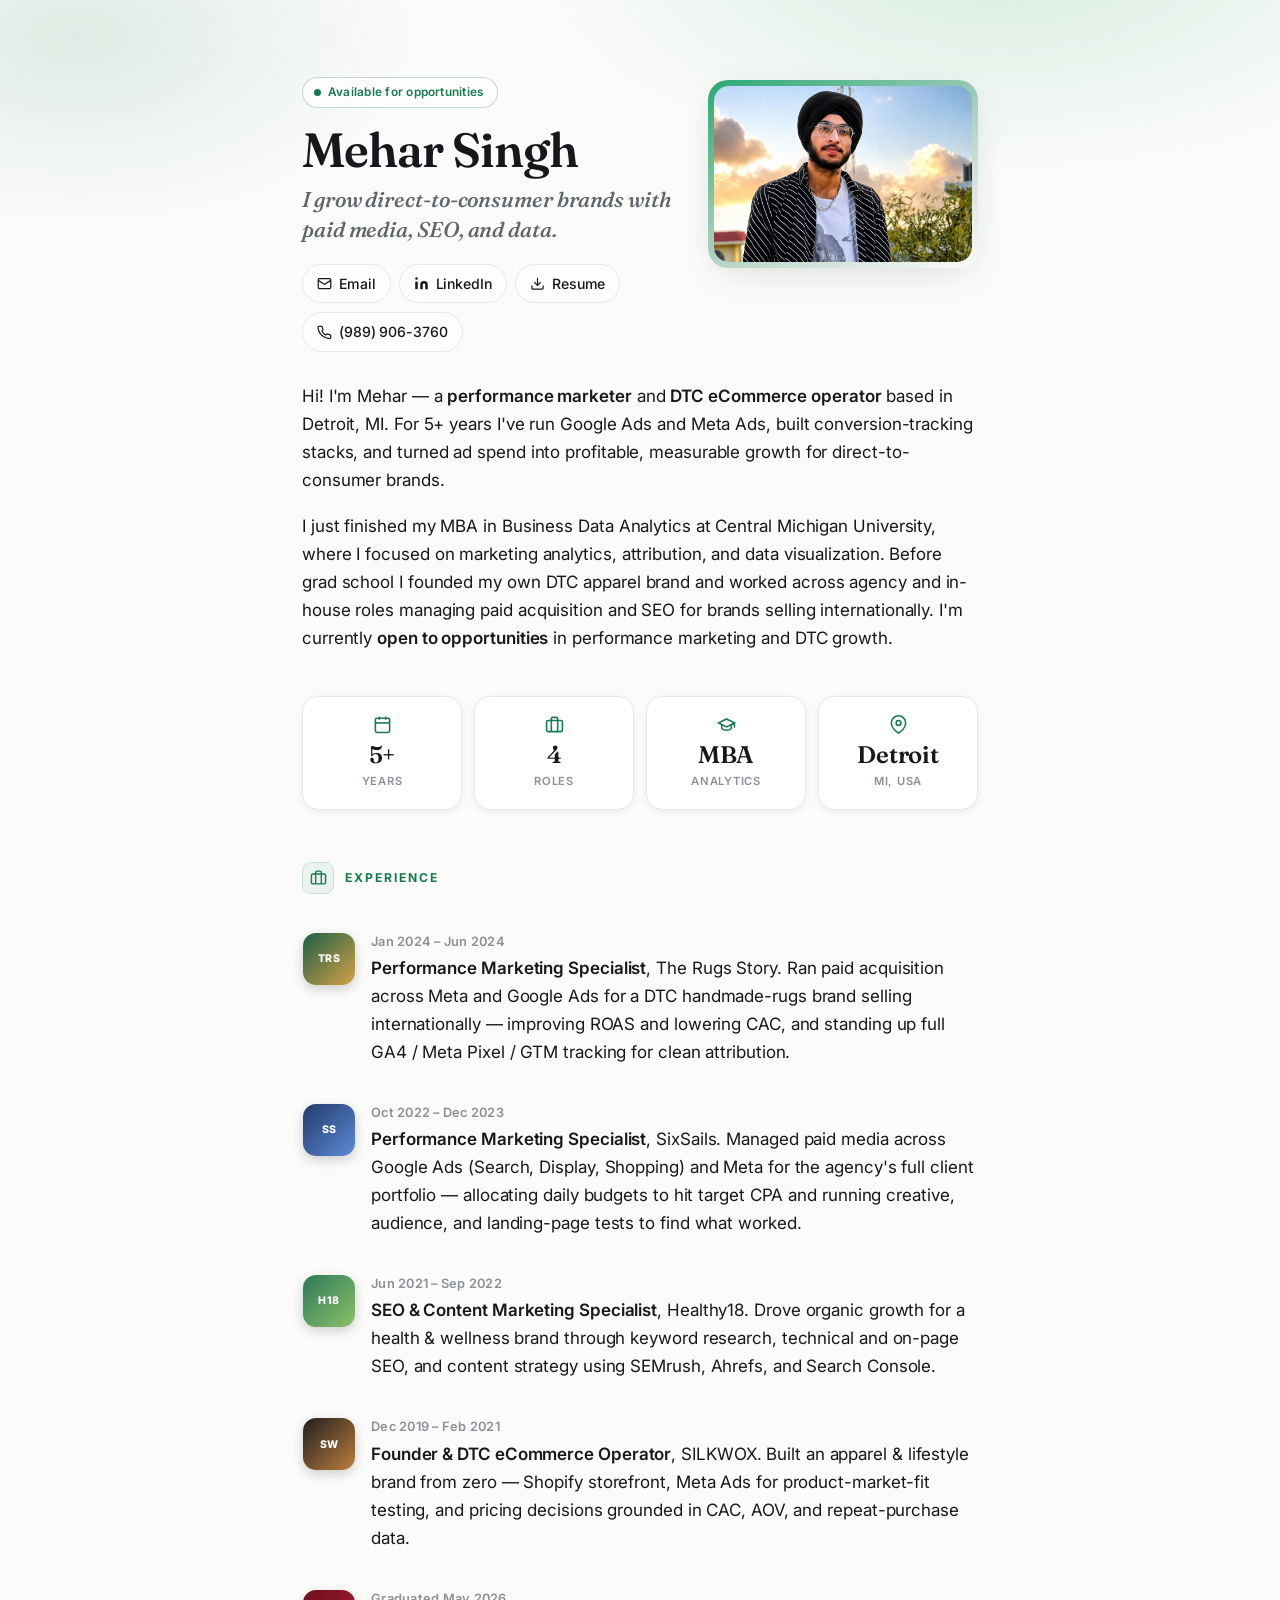
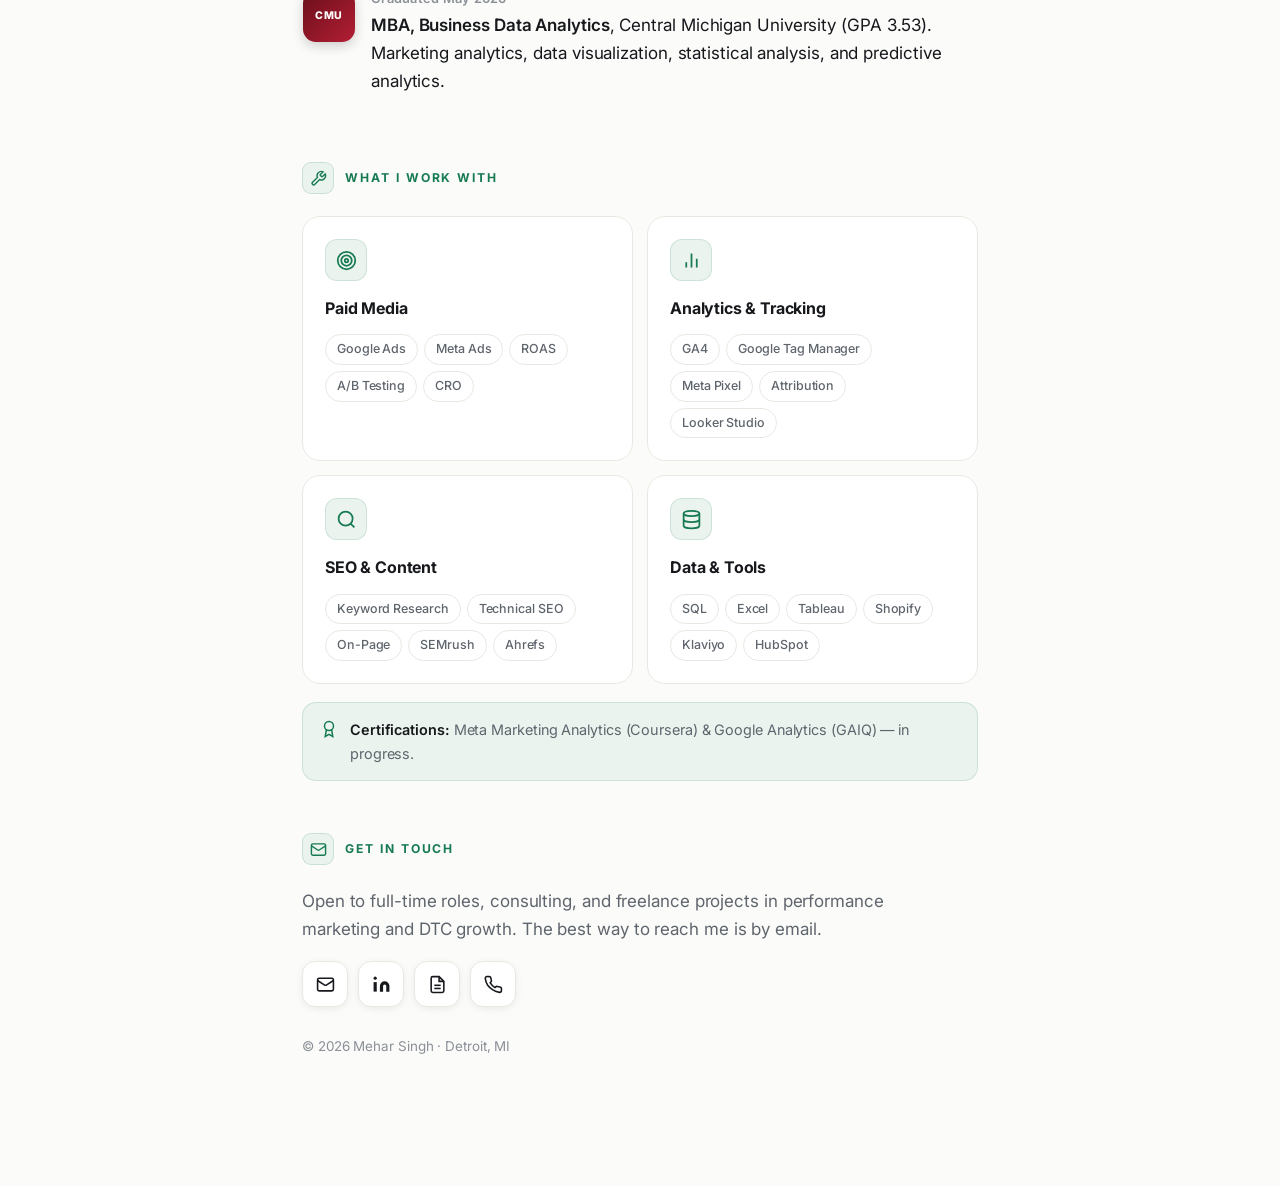
==== commit c15fff6f: "Redesign meharsingh.com: editorial layout, photo, icons - New single-column editorial design (Fraunc" ====
--- a/index.html
+++ b/index.html
@@ -3,133 +3,233 @@
   <head>
     <meta charset="utf-8" />
     <meta name="viewport" content="width=device-width, initial-scale=1" />
+
     <title>Mehar Singh</title>
-    <meta
-      name="description"
-      content="Mehar Singh is a performance marketing specialist and DTC ecommerce operator focused on paid media, SEO, Shopify, and marketing analytics."
-    />
+    <meta name="description" content="Mehar Singh — performance marketer and DTC eCommerce operator. 5+ years in Google Ads, Meta Ads, SEO, and analytics. MBA in Business Data Analytics." />
+    <meta name="author" content="Mehar Singh" />
+    <meta name="robots" content="index, follow" />
+    <meta name="theme-color" content="#ffffff" />
+    <link rel="canonical" href="https://meharsingh.com/" />
+
+    <!-- Open Graph / Twitter -->
+    <meta property="og:title" content="Mehar Singh" />
+    <meta property="og:description" content="Performance marketer & DTC eCommerce operator. 5+ years in paid media, SEO, and analytics." />
+    <meta property="og:type" content="website" />
+    <meta property="og:url" content="https://meharsingh.com" />
+    <meta property="og:image" content="https://meharsingh.com/mehar.jpg" />
+    <meta property="og:site_name" content="Mehar Singh" />
+    <meta name="twitter:card" content="summary_large_image" />
+    <meta name="twitter:title" content="Mehar Singh" />
+    <meta name="twitter:description" content="Performance marketer & DTC eCommerce operator. 5+ years in paid media, SEO, and analytics." />
+    <meta name="twitter:image" content="https://meharsingh.com/mehar.jpg" />
+
+    <!-- Inline SVG favicon ("MS" monogram) -->
+    <link rel="icon" href="data:image/svg+xml,%3Csvg xmlns='http://www.w3.org/2000/svg' viewBox='0 0 64 64'%3E%3Crect width='64' height='64' rx='14' fill='%23167a52'/%3E%3Ctext x='32' y='43' font-family='Inter,Arial,sans-serif' font-size='30' font-weight='800' fill='%23ffffff' text-anchor='middle'%3EMS%3C/text%3E%3C/svg%3E" />
+
+    <!-- Structured data -->
+    <script type="application/ld+json">
+    {
+      "@context": "https://schema.org",
+      "@type": "Person",
+      "name": "Mehar Singh",
+      "url": "https://meharsingh.com",
+      "image": "https://meharsingh.com/mehar.jpg",
+      "jobTitle": "Performance Marketing & DTC eCommerce Operator",
+      "email": "mailto:meharsingh2992@gmail.com",
+      "telephone": "+1-989-906-3760",
+      "address": { "@type": "PostalAddress", "addressLocality": "Detroit", "addressRegion": "MI", "addressCountry": "US" },
+      "alumniOf": { "@type": "CollegeOrUniversity", "name": "Central Michigan University" },
+      "knowsAbout": ["Performance Marketing", "Google Ads", "Meta Ads", "SEO", "DTC eCommerce", "Marketing Analytics", "Conversion Rate Optimization"],
+      "sameAs": ["https://www.linkedin.com/in/mehar-singh-a929a2192"]
+    }
+    </script>
+
+    <link rel="preconnect" href="https://fonts.googleapis.com" />
+    <link rel="preconnect" href="https://fonts.gstatic.com" crossorigin />
+    <link href="https://fonts.googleapis.com/css2?family=Fraunces:opsz,wght@9..144,500;9..144,600;9..144,700&family=Inter:wght@400;500;600;700;800&display=swap" rel="stylesheet" />
     <link rel="stylesheet" href="styles.css" />
   </head>
   <body>
+    <div class="aurora" aria-hidden="true"></div>
     <main class="page">
-      <section class="hero" aria-labelledby="name">
-        <div class="photo" aria-hidden="true">MS</div>
-        <div class="intro">
-          <h1 id="name">Mehar Singh</h1>
-          <p class="tagline">
-            I build and optimize DTC ecommerce growth systems with paid media, SEO, analytics, and
-            conversion tracking.
-          </p>
-          <div class="socials" aria-label="Profile links">
-            <a href="mailto:meharsingh2992@gmail.com" aria-label="Email Mehar">mail</a>
-            <a href="tel:+19899063760" aria-label="Call Mehar">call</a>
-            <a href="https://www.linkedin.com/in/mehar-singh-a929a2192" target="_blank" rel="noreferrer" aria-label="LinkedIn">in</a>
-            <a href="Mehar_Singh_Resume.pdf" aria-label="Download resume">cv</a>
-          </div>
-        </div>
+
+      <!-- INTRO -->
+      <header class="intro">
+        <span class="photo-frame"><img class="photo" src="mehar.jpg" width="900" height="615" alt="Mehar Singh" /></span>
+        <span class="badge"><span class="badge-dot" aria-hidden="true"></span>Available for opportunities</span>
+        <h1>Mehar Singh</h1>
+        <p class="tagline">I grow direct-to-consumer brands with paid media, SEO, and data.</p>
+
+        <nav class="links" aria-label="Contact links">
+          <a href="mailto:meharsingh2992@gmail.com">
+            <svg viewBox="0 0 24 24" fill="none" stroke="currentColor" stroke-width="2" aria-hidden="true"><rect x="2" y="4" width="20" height="16" rx="2"/><path d="m22 7-8.97 5.7a1.94 1.94 0 0 1-2.06 0L2 7"/></svg>
+            Email
+          </a>
+          <a href="https://www.linkedin.com/in/mehar-singh-a929a2192" target="_blank" rel="noreferrer">
+            <svg viewBox="0 0 24 24" fill="currentColor" aria-hidden="true"><path d="M16 8a6 6 0 0 1 6 6v7h-4v-7a2 2 0 0 0-2-2 2 2 0 0 0-2 2v7h-4v-7a6 6 0 0 1 6-6z"/><rect x="2" y="9" width="4" height="12"/><circle cx="4" cy="4" r="2"/></svg>
+            LinkedIn
+          </a>
+          <a href="Mehar_Singh_Resume.pdf" target="_blank">
+            <svg viewBox="0 0 24 24" fill="none" stroke="currentColor" stroke-width="2" aria-hidden="true"><path d="M21 15v4a2 2 0 0 1-2 2H5a2 2 0 0 1-2-2v-4"/><polyline points="7 10 12 15 17 10"/><line x1="12" y1="15" x2="12" y2="3"/></svg>
+            Resume
+          </a>
+          <a href="tel:+19899063760">
+            <svg viewBox="0 0 24 24" fill="none" stroke="currentColor" stroke-width="2" aria-hidden="true"><path d="M22 16.92v3a2 2 0 0 1-2.18 2 19.79 19.79 0 0 1-8.63-3.07A19.5 19.5 0 0 1 4.69 13a19.79 19.79 0 0 1-3.07-8.67A2 2 0 0 1 3.6 2h3a2 2 0 0 1 2 1.72c.13.96.36 1.9.7 2.81a2 2 0 0 1-.45 2.11L7.91 9.91a16 16 0 0 0 6 6l.92-.92a2 2 0 0 1 2.11-.45c.91.34 1.85.57 2.81.7A2 2 0 0 1 22 16.92z"/></svg>
+            (989)&nbsp;906-3760
+          </a>
+        </nav>
+
+        <p>
+          Hi! I'm Mehar — a <strong>performance marketer</strong> and <strong>DTC eCommerce operator</strong>
+          based in Detroit, MI. For 5+ years I've run Google Ads and Meta Ads, built conversion-tracking
+          stacks, and turned ad spend into profitable, measurable growth for direct-to-consumer brands.
+        </p>
+        <p>
+          I just finished my MBA in Business Data Analytics at Central Michigan University, where I focused
+          on marketing analytics, attribution, and data visualization. Before grad school I founded my own
+          DTC apparel brand and worked across agency and in-house roles managing paid acquisition and SEO
+          for brands selling internationally. I'm currently
+          <strong>open to opportunities</strong> in performance marketing and DTC growth.
+        </p>
+      </header>
+
+      <!-- STATS -->
+      <ul class="stats">
+        <li>
+          <svg viewBox="0 0 24 24" fill="none" stroke="currentColor" stroke-width="2" aria-hidden="true"><rect x="3" y="4" width="18" height="18" rx="2"/><line x1="16" y1="2" x2="16" y2="6"/><line x1="8" y1="2" x2="8" y2="6"/><line x1="3" y1="10" x2="21" y2="10"/></svg>
+          <b>5+</b><span>Years</span>
+        </li>
+        <li>
+          <svg viewBox="0 0 24 24" fill="none" stroke="currentColor" stroke-width="2" aria-hidden="true"><rect x="2" y="7" width="20" height="14" rx="2"/><path d="M16 21V5a2 2 0 0 0-2-2h-4a2 2 0 0 0-2 2v16"/></svg>
+          <b>4</b><span>Roles</span>
+        </li>
+        <li>
+          <svg viewBox="0 0 24 24" fill="none" stroke="currentColor" stroke-width="2" aria-hidden="true"><path d="M22 10v6M2 10l10-5 10 5-10 5z"/><path d="M6 12v5c3 3 9 3 12 0v-5"/></svg>
+          <b>MBA</b><span>Analytics</span>
+        </li>
+        <li>
+          <svg viewBox="0 0 24 24" fill="none" stroke="currentColor" stroke-width="2" aria-hidden="true"><path d="M21 10c0 7-9 13-9 13s-9-6-9-13a9 9 0 0 1 18 0z"/><circle cx="12" cy="10" r="3"/></svg>
+          <b>Detroit</b><span>MI, USA</span>
+        </li>
+      </ul>
+
+      <!-- EXPERIENCE -->
+      <section>
+        <div class="sec-head">
+          <span class="sec-icon"><svg viewBox="0 0 24 24" fill="none" stroke="currentColor" stroke-width="2" aria-hidden="true"><rect x="2" y="7" width="20" height="14" rx="2"/><path d="M16 21V5a2 2 0 0 0-2-2h-4a2 2 0 0 0-2 2v16"/></svg></span>
+          <h2>Experience</h2>
+        </div>
+        <ul class="entries">
+          <li>
+            <span class="logo trs">TRS</span>
+            <div>
+              <span class="when">Jan 2024 – Jun 2024</span>
+              <strong>Performance Marketing Specialist</strong>, The Rugs Story.
+              Ran paid acquisition across Meta and Google Ads for a DTC handmade-rugs brand selling
+              internationally — improving ROAS and lowering CAC, and standing up full GA4 / Meta Pixel /
+              GTM tracking for clean attribution.
+            </div>
+          </li>
+          <li>
+            <span class="logo ss">SS</span>
+            <div>
+              <span class="when">Oct 2022 – Dec 2023</span>
+              <strong>Performance Marketing Specialist</strong>, SixSails.
+              Managed paid media across Google Ads (Search, Display, Shopping) and Meta for the agency's full
+              client portfolio — allocating daily budgets to hit target CPA and running creative, audience,
+              and landing-page tests to find what worked.
+            </div>
+          </li>
+          <li>
+            <span class="logo h18">H18</span>
+            <div>
+              <span class="when">Jun 2021 – Sep 2022</span>
+              <strong>SEO &amp; Content Marketing Specialist</strong>, Healthy18.
+              Drove organic growth for a health &amp; wellness brand through keyword research, technical and
+              on-page SEO, and content strategy using SEMrush, Ahrefs, and Search Console.
+            </div>
+          </li>
+          <li>
+            <span class="logo sw">SW</span>
+            <div>
+              <span class="when">Dec 2019 – Feb 2021</span>
+              <strong>Founder &amp; DTC eCommerce Operator</strong>, SILKWOX.
+              Built an apparel &amp; lifestyle brand from zero — Shopify storefront, Meta Ads for
+              product-market-fit testing, and pricing decisions grounded in CAC, AOV, and repeat-purchase data.
+            </div>
+          </li>
+          <li>
+            <span class="logo cmu">CMU</span>
+            <div>
+              <span class="when">Graduated May 2026</span>
+              <strong>MBA, Business Data Analytics</strong>, Central Michigan University (GPA 3.53).
+              Marketing analytics, data visualization, statistical analysis, and predictive analytics.
+            </div>
+          </li>
+        </ul>
       </section>
 
-      <section class="timeline" aria-label="Timeline">
-        <article class="item">
-          <div class="date">2026</div>
-          <div class="dot" aria-hidden="true"></div>
-          <div class="card text-only">
-            <p>
-              I completed my MBA in <strong>Business Data Analytics</strong> at
-              <strong>Central Michigan University</strong>, with coursework in marketing analytics,
-              data visualization, statistical analysis, business intelligence, predictive analytics,
-              and strategic marketing management.
-            </p>
-          </div>
-        </article>
-
-        <article class="item">
-          <div class="date">2024</div>
-          <div class="dot" aria-hidden="true"></div>
-          <div class="logo">TRS</div>
-          <div class="card">
-            <p>
-              I worked as a <strong>Performance Marketing Specialist</strong> for
-              <strong>The Rugs Story</strong>, managing Google Ads and Meta Ads for a direct-to-consumer
-              handmade rugs brand selling internationally.
-            </p>
-            <p>
-              I built campaigns, tested creatives and audiences, improved ROAS and CAC decisions, and
-              maintained tracking with GA4, Meta Pixel, and Google Tag Manager.
-            </p>
-          </div>
-        </article>
-
-        <article class="item">
-          <div class="date">2022 - 2023</div>
-          <div class="dot" aria-hidden="true"></div>
-          <div class="logo">SS</div>
-          <div class="card">
-            <p>
-              I managed paid media at <strong>SixSails</strong> across Google Search, Display,
-              Shopping, Facebook, and Instagram for agency clients.
-            </p>
-            <p>
-              My work focused on qualified traffic, budget allocation, CPA, conversion rate, ROAS, A/B
-              testing, conversion tracking, and weekly performance reporting.
-            </p>
-          </div>
-        </article>
-
-        <article class="item">
-          <div class="date">2021 - 2022</div>
-          <div class="dot" aria-hidden="true"></div>
-          <div class="logo">H18</div>
-          <div class="card">
-            <p>
-              I drove SEO and content growth for <strong>Healthy18</strong>, a health and wellness
-              brand, using keyword research, competitor analysis, on-page SEO, and technical SEO.
-            </p>
-            <p>
-              I worked with SEMrush, Ahrefs, Google Search Console, and Google Analytics to track
-              rankings, organic traffic, content ROI, and site improvements.
-            </p>
-          </div>
-        </article>
-
-        <article class="item">
-          <div class="date">2019 - 2021</div>
-          <div class="dot" aria-hidden="true"></div>
-          <div class="logo">SW</div>
-          <div class="card">
-            <p>
-              I founded and operated <strong>SILKWOX</strong>, an independent DTC ecommerce business in
-              apparel and lifestyle.
-            </p>
-            <p>
-              I built the Shopify storefront, optimized product and landing pages, ran Meta Ads, and
-              used CAC, AOV, repeat purchase rate, and customer behavior to guide decisions.
-            </p>
-          </div>
-        </article>
-
-        <article class="item">
-          <div class="date">Skills</div>
-          <div class="dot" aria-hidden="true"></div>
-          <div class="card text-only">
-            <p>
-              <strong>Performance Marketing:</strong> Google Ads, Meta Ads, paid media strategy, ROAS,
-              CAC, A/B testing, and conversion rate optimization.
-            </p>
-            <p>
-              <strong>Analytics & Tools:</strong> GA4, Google Tag Manager, Meta Pixel, SQL, advanced
-              Excel, Tableau, Looker Studio, Shopify, WordPress, Klaviyo, HubSpot, React, JavaScript,
-              and HTML/CSS.
-            </p>
-          </div>
-        </article>
+      <!-- TOOLKIT -->
+      <section>
+        <div class="sec-head">
+          <span class="sec-icon"><svg viewBox="0 0 24 24" fill="none" stroke="currentColor" stroke-width="2" aria-hidden="true"><path d="M14.7 6.3a1 1 0 0 0 0 1.4l1.6 1.6a1 1 0 0 0 1.4 0l3.77-3.77a6 6 0 0 1-7.94 7.94l-6.91 6.91a2.12 2.12 0 0 1-3-3l6.91-6.91a6 6 0 0 1 7.94-7.94l-3.76 3.76z"/></svg></span>
+          <h2>What I work with</h2>
+        </div>
+        <div class="cards">
+          <div class="card">
+            <span class="card-icon"><svg viewBox="0 0 24 24" fill="none" stroke="currentColor" stroke-width="2" aria-hidden="true"><circle cx="12" cy="12" r="10"/><circle cx="12" cy="12" r="6"/><circle cx="12" cy="12" r="2"/></svg></span>
+            <h3>Paid Media</h3>
+            <div class="tags"><span>Google Ads</span><span>Meta Ads</span><span>ROAS</span><span>A/B Testing</span><span>CRO</span></div>
+          </div>
+          <div class="card">
+            <span class="card-icon"><svg viewBox="0 0 24 24" fill="none" stroke="currentColor" stroke-width="2" aria-hidden="true"><line x1="18" y1="20" x2="18" y2="10"/><line x1="12" y1="20" x2="12" y2="4"/><line x1="6" y1="20" x2="6" y2="14"/></svg></span>
+            <h3>Analytics &amp; Tracking</h3>
+            <div class="tags"><span>GA4</span><span>Google Tag Manager</span><span>Meta Pixel</span><span>Attribution</span><span>Looker Studio</span></div>
+          </div>
+          <div class="card">
+            <span class="card-icon"><svg viewBox="0 0 24 24" fill="none" stroke="currentColor" stroke-width="2" aria-hidden="true"><circle cx="11" cy="11" r="8"/><line x1="21" y1="21" x2="16.65" y2="16.65"/></svg></span>
+            <h3>SEO &amp; Content</h3>
+            <div class="tags"><span>Keyword Research</span><span>Technical SEO</span><span>On-Page</span><span>SEMrush</span><span>Ahrefs</span></div>
+          </div>
+          <div class="card">
+            <span class="card-icon"><svg viewBox="0 0 24 24" fill="none" stroke="currentColor" stroke-width="2" aria-hidden="true"><ellipse cx="12" cy="5" rx="9" ry="3"/><path d="M21 12c0 1.66-4 3-9 3s-9-1.34-9-3"/><path d="M3 5v14c0 1.66 4 3 9 3s9-1.34 9-3V5"/></svg></span>
+            <h3>Data &amp; Tools</h3>
+            <div class="tags"><span>SQL</span><span>Excel</span><span>Tableau</span><span>Shopify</span><span>Klaviyo</span><span>HubSpot</span></div>
+          </div>
+        </div>
+        <p class="certs">
+          <svg viewBox="0 0 24 24" fill="none" stroke="currentColor" stroke-width="2" aria-hidden="true"><circle cx="12" cy="8" r="6"/><path d="M15.477 12.89 17 22l-5-3-5 3 1.523-9.11"/></svg>
+          <span><strong>Certifications:</strong> Meta Marketing Analytics (Coursera) &amp; Google Analytics (GAIQ) — in progress.</span>
+        </p>
       </section>
+
+      <!-- CONTACT -->
+      <footer class="contact">
+        <div class="sec-head">
+          <span class="sec-icon"><svg viewBox="0 0 24 24" fill="none" stroke="currentColor" stroke-width="2" aria-hidden="true"><rect x="2" y="4" width="20" height="16" rx="2"/><path d="m22 7-8.97 5.7a1.94 1.94 0 0 1-2.06 0L2 7"/></svg></span>
+          <h2>Get in touch</h2>
+        </div>
+        <p class="contact-lead">
+          Open to full-time roles, consulting, and freelance projects in performance marketing and DTC growth.
+          The best way to reach me is by email.
+        </p>
+        <div class="social">
+          <a href="mailto:meharsingh2992@gmail.com" aria-label="Email">
+            <svg viewBox="0 0 24 24" fill="none" stroke="currentColor" stroke-width="2" aria-hidden="true"><rect x="2" y="4" width="20" height="16" rx="2"/><path d="m22 7-8.97 5.7a1.94 1.94 0 0 1-2.06 0L2 7"/></svg>
+          </a>
+          <a href="https://www.linkedin.com/in/mehar-singh-a929a2192" target="_blank" rel="noreferrer" aria-label="LinkedIn">
+            <svg viewBox="0 0 24 24" fill="currentColor" aria-hidden="true"><path d="M16 8a6 6 0 0 1 6 6v7h-4v-7a2 2 0 0 0-2-2 2 2 0 0 0-2 2v7h-4v-7a6 6 0 0 1 6-6z"/><rect x="2" y="9" width="4" height="12"/><circle cx="4" cy="4" r="2"/></svg>
+          </a>
+          <a href="Mehar_Singh_Resume.pdf" target="_blank" aria-label="Resume">
+            <svg viewBox="0 0 24 24" fill="none" stroke="currentColor" stroke-width="2" aria-hidden="true"><path d="M14 2H6a2 2 0 0 0-2 2v16a2 2 0 0 0 2 2h12a2 2 0 0 0 2-2V8z"/><polyline points="14 2 14 8 20 8"/><line x1="16" y1="13" x2="8" y2="13"/><line x1="16" y1="17" x2="8" y2="17"/></svg>
+          </a>
+          <a href="tel:+19899063760" aria-label="Phone">
+            <svg viewBox="0 0 24 24" fill="none" stroke="currentColor" stroke-width="2" aria-hidden="true"><path d="M22 16.92v3a2 2 0 0 1-2.18 2 19.79 19.79 0 0 1-8.63-3.07A19.5 19.5 0 0 1 4.69 13a19.79 19.79 0 0 1-3.07-8.67A2 2 0 0 1 3.6 2h3a2 2 0 0 1 2 1.72c.13.96.36 1.9.7 2.81a2 2 0 0 1-.45 2.11L7.91 9.91a16 16 0 0 0 6 6l.92-.92a2 2 0 0 1 2.11-.45c.91.34 1.85.57 2.81.7A2 2 0 0 1 22 16.92z"/></svg>
+          </a>
+        </div>
+        <p class="copyright">© 2026 Mehar Singh · Detroit, MI</p>
+      </footer>
+
     </main>
-
-    <footer class="footer">
-      <span>Detroit, MI</span>
-      <a href="mailto:meharsingh2992@gmail.com">meharsingh2992@gmail.com</a>
-      <a href="Mehar_Singh_Resume.pdf">resume</a>
-    </footer>
   </body>
 </html>
--- a/styles.css
+++ b/styles.css
@@ -1,268 +1,271 @@
+/* ============================================
+   Mehar Singh — personal site
+   Editorial single-column layout: display serif
+   + Inter, soft aurora backdrop, icon sections.
+   Light + dark, fully static.
+   ============================================ */
+
 :root {
-  --text: #333333;
-  --muted: #999999;
-  --faint: #d9d9d9;
-  --link: #0000ee;
-  --bg: #ffffff;
-}
-
-* {
-  box-sizing: border-box;
-}
-
-html {
-  font-size: 16px;
-}
+  --bg:        #fbfbf9;
+  --text:      #16181c;
+  --muted:     #5f656d;
+  --soft:      #8b9098;
+  --accent:    #167a52;
+  --accent-2:  #0f5d3e;
+  --accent-3:  #2aa873;
+  --tint:      #ebf3ee;
+  --rule:      #e8e8e2;
+  --surface:   #ffffff;
+  --card:      #ffffff;
+  --shadow:    0 10px 40px -12px rgba(20,40,30,0.18);
+  --shadow-sm: 0 2px 10px -2px rgba(20,40,30,0.10);
+  --a1:        rgba(42,168,115,0.18);
+  --a2:        rgba(22,122,82,0.12);
+}
+
+@media (prefers-color-scheme: dark) {
+  :root {
+    --bg:       #0b0e0c;
+    --text:     #e8ebe6;
+    --muted:    #9aa39c;
+    --soft:     #737c75;
+    --accent:   #50cf92;
+    --accent-2: #74dbab;
+    --accent-3: #3bbd80;
+    --tint:     #14211a;
+    --rule:     #1f261f;
+    --surface:  #11150f;
+    --card:     #12170f;
+    --shadow:   0 14px 44px -10px rgba(0,0,0,0.6);
+    --shadow-sm:0 2px 12px -2px rgba(0,0,0,0.5);
+    --a1:       rgba(58,189,128,0.16);
+    --a2:       rgba(40,120,80,0.14);
+  }
+  .photo { filter: brightness(0.95) contrast(1.02); }
+}
+
+* { box-sizing: border-box; }
+html { -webkit-font-smoothing: antialiased; -moz-osx-font-smoothing: grayscale; }
 
 body {
   margin: 0;
+  background: var(--bg);
   color: var(--text);
-  background: var(--bg);
-  font-family: Arial, Helvetica, sans-serif;
-  font-size: 18px;
-  line-height: 1.38;
-}
-
-a {
-  color: var(--link);
+  font-family: 'Inter', -apple-system, BlinkMacSystemFont, 'Segoe UI', Roboto, Arial, sans-serif;
+  font-size: 17px;
+  line-height: 1.65;
+  letter-spacing: -0.005em;
+}
+
+::selection { background: var(--tint); color: var(--accent-2); }
+
+/* ── Aurora backdrop ── */
+.aurora {
+  position: fixed;
+  inset: 0;
+  z-index: -1;
+  pointer-events: none;
+  background:
+    radial-gradient(60% 42% at 78% -6%, var(--a1) 0%, transparent 60%),
+    radial-gradient(48% 38% at 6% 4%, var(--a2) 0%, transparent 55%);
 }
 
 .page {
-  width: min(1180px, calc(100% - 34px));
+  max-width: 720px;
   margin: 0 auto;
-}
-
-.hero {
-  min-height: 340px;
-  display: grid;
-  grid-template-columns: 330px minmax(0, 1fr);
-  gap: 52px;
-  align-items: center;
-  justify-content: center;
-  padding: 34px 0 42px;
-  border-bottom: 1px solid var(--faint);
-}
-
-.photo {
-  width: 305px;
-  height: 305px;
-  justify-self: end;
-  display: grid;
-  place-items: center;
-  border-radius: 50%;
-  color: #ffffff;
-  background:
-    radial-gradient(circle at 35% 25%, rgba(255, 255, 255, 0.25), transparent 24%),
-    linear-gradient(135deg, #183f32, #326e56);
-  font-size: 4.8rem;
-  font-weight: 700;
-  letter-spacing: 0.02em;
-}
+  padding: 76px 22px 110px;
+  animation: rise 0.6s cubic-bezier(0.2, 0.7, 0.2, 1) both;
+}
+@keyframes rise { from { opacity: 0; transform: translateY(10px); } to { opacity: 1; transform: none; } }
+
+a { color: var(--accent); text-decoration: none; transition: color 0.15s; }
+a:hover { color: var(--accent-2); }
+p { margin: 0 0 18px; }
 
 h1 {
+  font-family: 'Fraunces', Georgia, serif;
+  font-size: 3rem;
+  font-weight: 600;
+  letter-spacing: -0.02em;
+  line-height: 1.0;
   margin: 0 0 10px;
-  font-size: 3.25rem;
-  line-height: 1;
-  font-weight: 400;
-}
-
+}
+
+/* ── Section headers ── */
+.sec-head { display: flex; align-items: center; gap: 11px; margin: 0 0 22px; }
+.sec-icon {
+  display: inline-flex; align-items: center; justify-content: center;
+  width: 32px; height: 32px; border-radius: 9px;
+  background: var(--tint); color: var(--accent); flex-shrink: 0;
+  border: 1px solid color-mix(in srgb, var(--accent) 16%, transparent);
+}
+.sec-icon svg { width: 17px; height: 17px; }
+h2 {
+  font-size: 0.76rem; font-weight: 700; text-transform: uppercase;
+  letter-spacing: 0.16em; color: var(--accent); margin: 0;
+}
+
+/* ── Intro ── */
+.intro { margin-bottom: 44px; }
+.photo-frame {
+  float: right;
+  display: inline-block;
+  padding: 6px;
+  margin: 4px 0 20px 30px;
+  border-radius: 20px;
+  background: linear-gradient(150deg, var(--accent-3), color-mix(in srgb, var(--accent) 30%, transparent) 55%, transparent);
+  box-shadow: var(--shadow);
+}
+.photo { display: block; width: 258px; height: auto; border-radius: 15px; }
+
+.badge {
+  display: inline-flex; align-items: center; gap: 7px;
+  padding: 5px 13px 5px 11px; margin-bottom: 18px;
+  background: color-mix(in srgb, var(--surface) 70%, transparent);
+  backdrop-filter: blur(6px);
+  color: var(--accent);
+  border: 1px solid color-mix(in srgb, var(--accent) 26%, transparent);
+  border-radius: 999px; font-size: 0.74rem; font-weight: 600; letter-spacing: 0.02em;
+}
+.badge-dot { width: 7px; height: 7px; border-radius: 50%; background: var(--accent); animation: pulse 2.4s ease infinite; }
+@keyframes pulse {
+  0%   { box-shadow: 0 0 0 0 color-mix(in srgb, var(--accent) 55%, transparent); }
+  70%  { box-shadow: 0 0 0 5px color-mix(in srgb, var(--accent) 0%, transparent); }
+  100% { box-shadow: 0 0 0 0 color-mix(in srgb, var(--accent) 0%, transparent); }
+}
 .tagline {
-  max-width: 650px;
-  margin: 0 0 18px;
-  color: #8d8d8d;
-  font-size: 1.45rem;
-  font-style: italic;
-}
-
-.socials {
-  display: flex;
-  flex-wrap: wrap;
-  gap: 8px;
-}
-
-.socials a {
-  width: 50px;
-  height: 50px;
-  display: grid;
-  place-items: center;
-  border-radius: 50%;
-  color: #ffffff;
-  background: #333333;
-  font-size: 0.9rem;
-  font-weight: 700;
-  text-decoration: none;
-  text-transform: uppercase;
-}
-
-.socials a:hover,
-.socials a:focus-visible {
-  background: #111111;
-}
-
-.timeline {
-  position: relative;
-  max-width: 980px;
-  margin: 0 auto;
-  padding: 24px 0 44px;
-}
-
-.timeline::before {
-  content: "";
-  position: absolute;
-  top: 0;
-  bottom: 0;
-  left: 180px;
-  width: 3px;
-  background: var(--faint);
-}
-
-.item {
-  position: relative;
-  display: grid;
-  grid-template-columns: 150px 28px 92px minmax(0, 1fr);
-  gap: 16px;
-  align-items: start;
-  padding: 9px 0;
-}
-
-.date {
-  color: #b6b6b6;
-  font-size: 1.05rem;
-  font-weight: 700;
-  text-align: right;
-  padding-top: 2px;
-}
-
-.dot {
-  position: relative;
-  z-index: 1;
-  width: 14px;
-  height: 14px;
-  margin: 4px auto 0;
-  border-radius: 50%;
-  background: #cfcfcf;
-}
-
+  font-family: 'Fraunces', Georgia, serif;
+  font-size: 1.34rem; font-weight: 500; font-style: italic;
+  color: var(--muted); margin: 0 0 20px; max-width: 30ch; line-height: 1.4;
+}
+
+.links { display: flex; flex-wrap: wrap; gap: 9px 8px; margin: 0 0 30px; }
+.links a {
+  display: inline-flex; align-items: center; gap: 7px;
+  padding: 7px 14px; border: 1px solid var(--rule); border-radius: 999px;
+  font-size: 0.88rem; font-weight: 500; color: var(--text);
+  background: color-mix(in srgb, var(--surface) 60%, transparent);
+  transition: border-color 0.15s, color 0.15s, background 0.15s, transform 0.15s, box-shadow 0.15s;
+}
+.links a:hover { border-color: var(--accent); color: var(--accent); background: var(--tint); transform: translateY(-1px); box-shadow: var(--shadow-sm); }
+.links svg { width: 15px; height: 15px; flex-shrink: 0; }
+.intro strong { font-weight: 600; }
+
+/* ── Stats strip ── */
+.stats { list-style: none; display: grid; grid-template-columns: repeat(4, 1fr); gap: 12px; padding: 0; margin: 0 0 52px; }
+.stats li {
+  display: flex; flex-direction: column; align-items: center; text-align: center; gap: 2px;
+  padding: 18px 10px; background: var(--surface); border: 1px solid var(--rule);
+  border-radius: 16px; box-shadow: var(--shadow-sm);
+  transition: border-color 0.18s, transform 0.18s, box-shadow 0.18s;
+}
+.stats li:hover { border-color: color-mix(in srgb, var(--accent) 45%, transparent); transform: translateY(-3px); box-shadow: var(--shadow); }
+.stats svg { width: 19px; height: 19px; color: var(--accent); margin-bottom: 7px; }
+.stats b { font-family: 'Fraunces', Georgia, serif; font-size: 1.5rem; font-weight: 600; letter-spacing: -0.01em; line-height: 1; }
+.stats span { font-size: 0.7rem; color: var(--soft); font-weight: 600; text-transform: uppercase; letter-spacing: 0.06em; margin-top: 3px; }
+
+/* ── Experience entries ── */
+section { margin-top: 52px; }
+.entries { list-style: none; padding: 0; margin: 0; }
+.entries li {
+  display: flex; gap: 16px; align-items: flex-start;
+  padding: 14px 14px; margin: 0 -14px 6px; border-radius: 16px;
+  border: 1px solid transparent;
+  transition: background 0.18s, border-color 0.18s;
+}
+.entries li:hover { background: var(--surface); border-color: var(--rule); }
+.entries .when { display: block; font-size: 0.8rem; font-weight: 600; color: var(--soft); letter-spacing: 0.02em; margin-bottom: 2px; }
+.entries strong { font-weight: 600; }
 .logo {
-  width: 82px;
-  min-height: 82px;
-  display: grid;
-  place-items: center;
-  border-radius: 7px;
-  color: #ffffff;
-  background: linear-gradient(135deg, #1d6048, #d4a044);
-  font-weight: 700;
-  font-size: 1.05rem;
-}
-
-.item:nth-child(3) .logo {
-  background: linear-gradient(135deg, #243b6b, #5c8ad7);
-}
-
-.item:nth-child(4) .logo {
-  background: linear-gradient(135deg, #2d7a58, #8cc06a);
-}
-
-.item:nth-child(5) .logo {
-  background: linear-gradient(135deg, #1f1f1f, #bd7d3d);
-}
-
+  flex-shrink: 0; width: 52px; height: 52px; border-radius: 13px;
+  display: flex; align-items: center; justify-content: center;
+  font-weight: 800; font-size: 0.66rem; letter-spacing: 0.04em; color: #fff;
+  margin-top: 2px; box-shadow: 0 4px 12px rgba(0,0,0,0.18); transition: transform 0.18s;
+}
+.entries li:hover .logo { transform: scale(1.06) rotate(-2deg); }
+.logo.trs { background: linear-gradient(135deg, #1d6048, #d4a044); }
+.logo.ss  { background: linear-gradient(135deg, #243b6b, #5c8ad7); }
+.logo.h18 { background: linear-gradient(135deg, #2d7a58, #8cc06a); }
+.logo.sw  { background: linear-gradient(135deg, #1f1f1f, #bd7d3d); }
+.logo.cmu { background: linear-gradient(135deg, #6a0f1a, #b21e34); }
+
+/* ── Skill cards ── */
+.cards { display: grid; grid-template-columns: repeat(2, 1fr); gap: 14px; }
 .card {
-  max-width: 790px;
-}
-
-.card p {
-  margin: 0 0 14px;
-}
-
-.card p:last-child {
-  margin-bottom: 0;
-}
-
-.text-only {
-  grid-column: 3 / -1;
-}
-
-.footer {
-  width: min(980px, calc(100% - 34px));
-  margin: 0 auto;
-  padding: 24px 0 38px;
-  display: flex;
-  flex-wrap: wrap;
-  gap: 10px 18px;
-  color: var(--muted);
-  border-top: 1px solid var(--faint);
-  font-size: 0.98rem;
-}
-
-@media (max-width: 860px) {
-  body {
-    font-size: 16px;
+  position: relative; background: var(--card); border: 1px solid var(--rule);
+  border-radius: 18px; padding: 22px; overflow: hidden;
+  transition: border-color 0.18s, transform 0.18s, box-shadow 0.18s;
+}
+.card::before {
+  content: ''; position: absolute; inset: 0 0 auto 0; height: 3px;
+  background: linear-gradient(90deg, var(--accent), var(--accent-3));
+  opacity: 0; transition: opacity 0.2s;
+}
+.card:hover { border-color: color-mix(in srgb, var(--accent) 40%, transparent); transform: translateY(-4px); box-shadow: var(--shadow); }
+.card:hover::before { opacity: 1; }
+.card-icon {
+  display: inline-flex; align-items: center; justify-content: center;
+  width: 42px; height: 42px; border-radius: 12px;
+  background: var(--tint); color: var(--accent); margin-bottom: 14px;
+  border: 1px solid color-mix(in srgb, var(--accent) 14%, transparent);
+  transition: transform 0.18s;
+}
+.card:hover .card-icon { transform: scale(1.08) rotate(-3deg); }
+.card-icon svg { width: 21px; height: 21px; }
+.card h3 { font-size: 1rem; font-weight: 700; margin: 0 0 13px; letter-spacing: -0.01em; }
+.tags { display: flex; flex-wrap: wrap; gap: 6px; }
+.tags span {
+  font-size: 0.78rem; font-weight: 500; color: var(--muted);
+  padding: 4px 11px; background: var(--surface); border: 1px solid var(--rule); border-radius: 999px;
+}
+@media (prefers-color-scheme: dark) { .tags span { background: #161c14; } }
+
+.certs {
+  display: flex; align-items: flex-start; gap: 12px; margin: 18px 0 0; padding: 15px 17px;
+  background: var(--tint); border: 1px solid color-mix(in srgb, var(--accent) 14%, transparent);
+  border-radius: 14px; font-size: 0.9rem; color: var(--muted);
+}
+.certs svg { width: 18px; height: 18px; color: var(--accent); flex-shrink: 0; margin-top: 2px; }
+.certs strong { color: var(--text); font-weight: 600; }
+
+/* ── Contact ── */
+.contact { margin-top: 52px; }
+.contact-lead { color: var(--muted); max-width: 56ch; }
+.social { display: flex; gap: 10px; margin: 4px 0; }
+.social a {
+  display: inline-flex; align-items: center; justify-content: center;
+  width: 46px; height: 46px; border-radius: 13px;
+  background: var(--surface); border: 1px solid var(--rule); color: var(--text);
+  box-shadow: var(--shadow-sm);
+  transition: background 0.16s, border-color 0.16s, color 0.16s, transform 0.16s;
+}
+.social a:hover { background: var(--accent); border-color: var(--accent); color: #fff; transform: translateY(-3px); }
+.social svg { width: 19px; height: 19px; }
+.copyright { font-size: 0.84rem; color: var(--soft); margin-top: 28px; }
+
+/* ── Focus ── */
+:focus-visible { outline: 2px solid var(--accent); outline-offset: 3px; border-radius: 4px; }
+
+/* ── Responsive ── */
+@media (max-width: 560px) {
+  body { font-size: 16px; }
+  .page { padding: 44px 20px 76px; }
+  .photo-frame { float: none; display: block; margin: 0 0 22px; max-width: 320px; }
+  .photo { width: 100%; }
+  h1 { font-size: 2.5rem; }
+  .tagline { max-width: none; }
+  .stats { grid-template-columns: repeat(2, 1fr); gap: 10px; }
+  .cards { grid-template-columns: 1fr; }
+  .entries li { gap: 13px; padding: 12px; margin: 0 -12px 4px; }
+  .logo { width: 46px; height: 46px; }
+}
+
+/* ── Reduced motion ── */
+@media (prefers-reduced-motion: reduce) {
+  *, *::before, *::after {
+    animation-duration: 0.001ms !important;
+    animation-iteration-count: 1 !important;
+    transition-duration: 0.001ms !important;
   }
-
-  .hero {
-    grid-template-columns: 1fr;
-    gap: 20px;
-    text-align: center;
-    min-height: 0;
-    padding-top: 32px;
-  }
-
-  .photo {
-    width: 210px;
-    height: 210px;
-    justify-self: center;
-    font-size: 3.2rem;
-  }
-
-  h1 {
-    font-size: 2.65rem;
-  }
-
-  .tagline {
-    margin-left: auto;
-    margin-right: auto;
-    font-size: 1.18rem;
-  }
-
-  .socials {
-    justify-content: center;
-  }
-
-  .timeline {
-    padding-top: 20px;
-  }
-
-  .timeline::before {
-    left: 9px;
-  }
-
-  .item {
-    grid-template-columns: 24px minmax(0, 1fr);
-    gap: 12px;
-    padding: 16px 0;
-  }
-
-  .date {
-    grid-column: 2;
-    text-align: left;
-    padding-top: 0;
-  }
-
-  .dot {
-    grid-column: 1;
-    grid-row: 1 / span 3;
-    margin-top: 4px;
-  }
-
-  .logo {
-    grid-column: 2;
-    width: 70px;
-    min-height: 70px;
-  }
-
-  .card,
-  .text-only {
-    grid-column: 2;
-  }
-}
+  .page { animation: none; }
+}
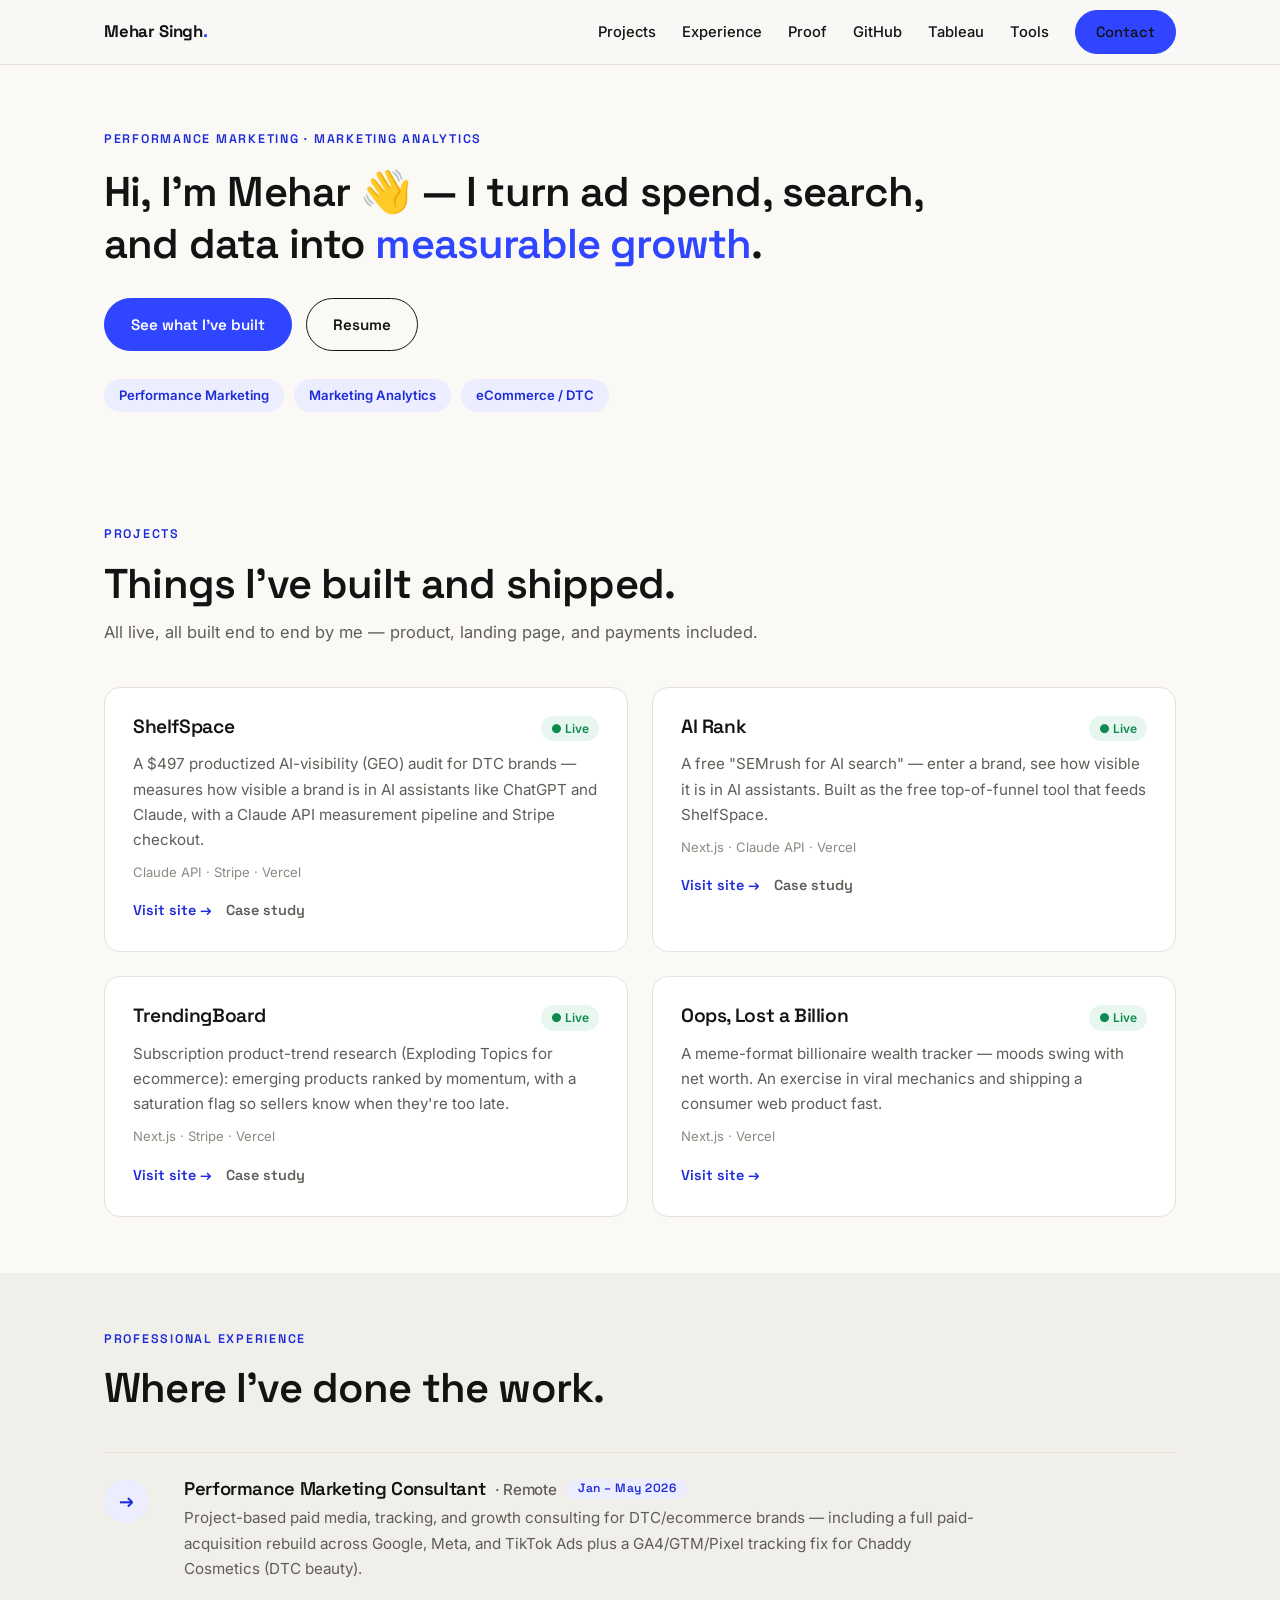
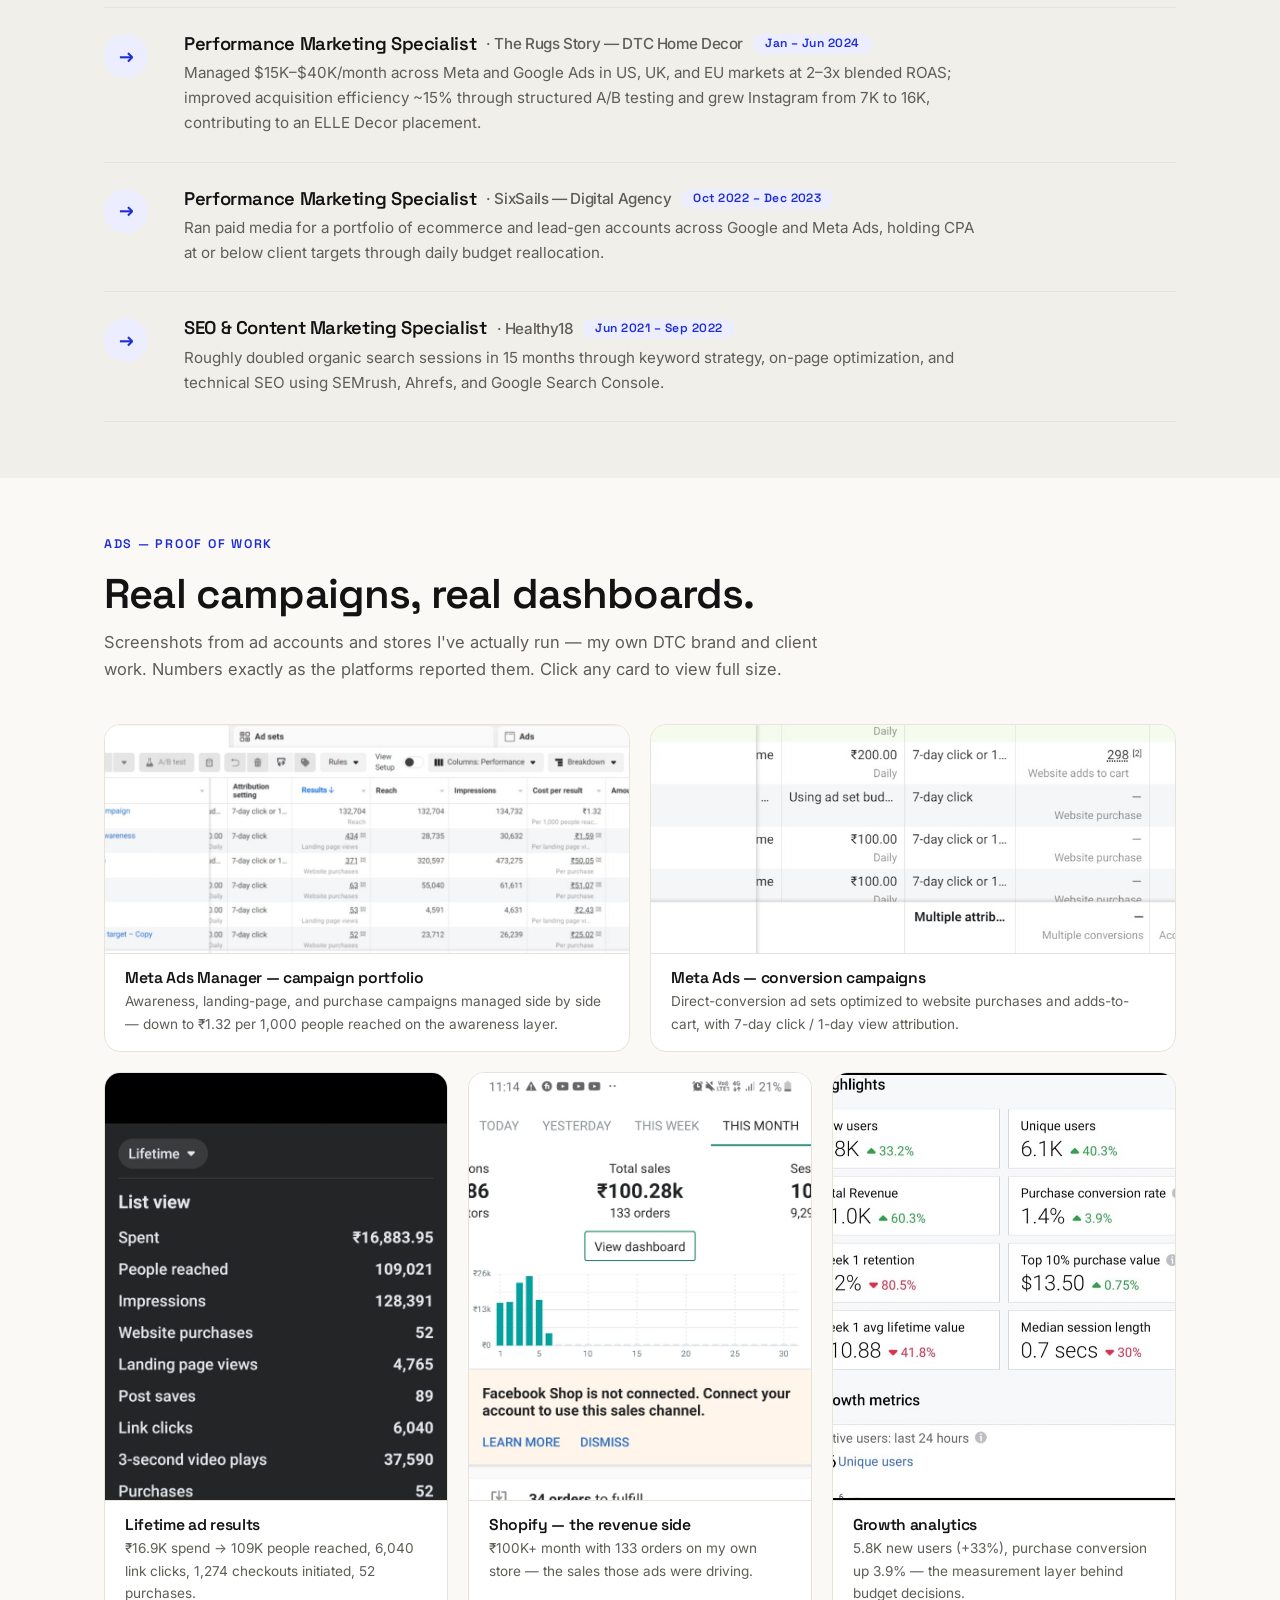
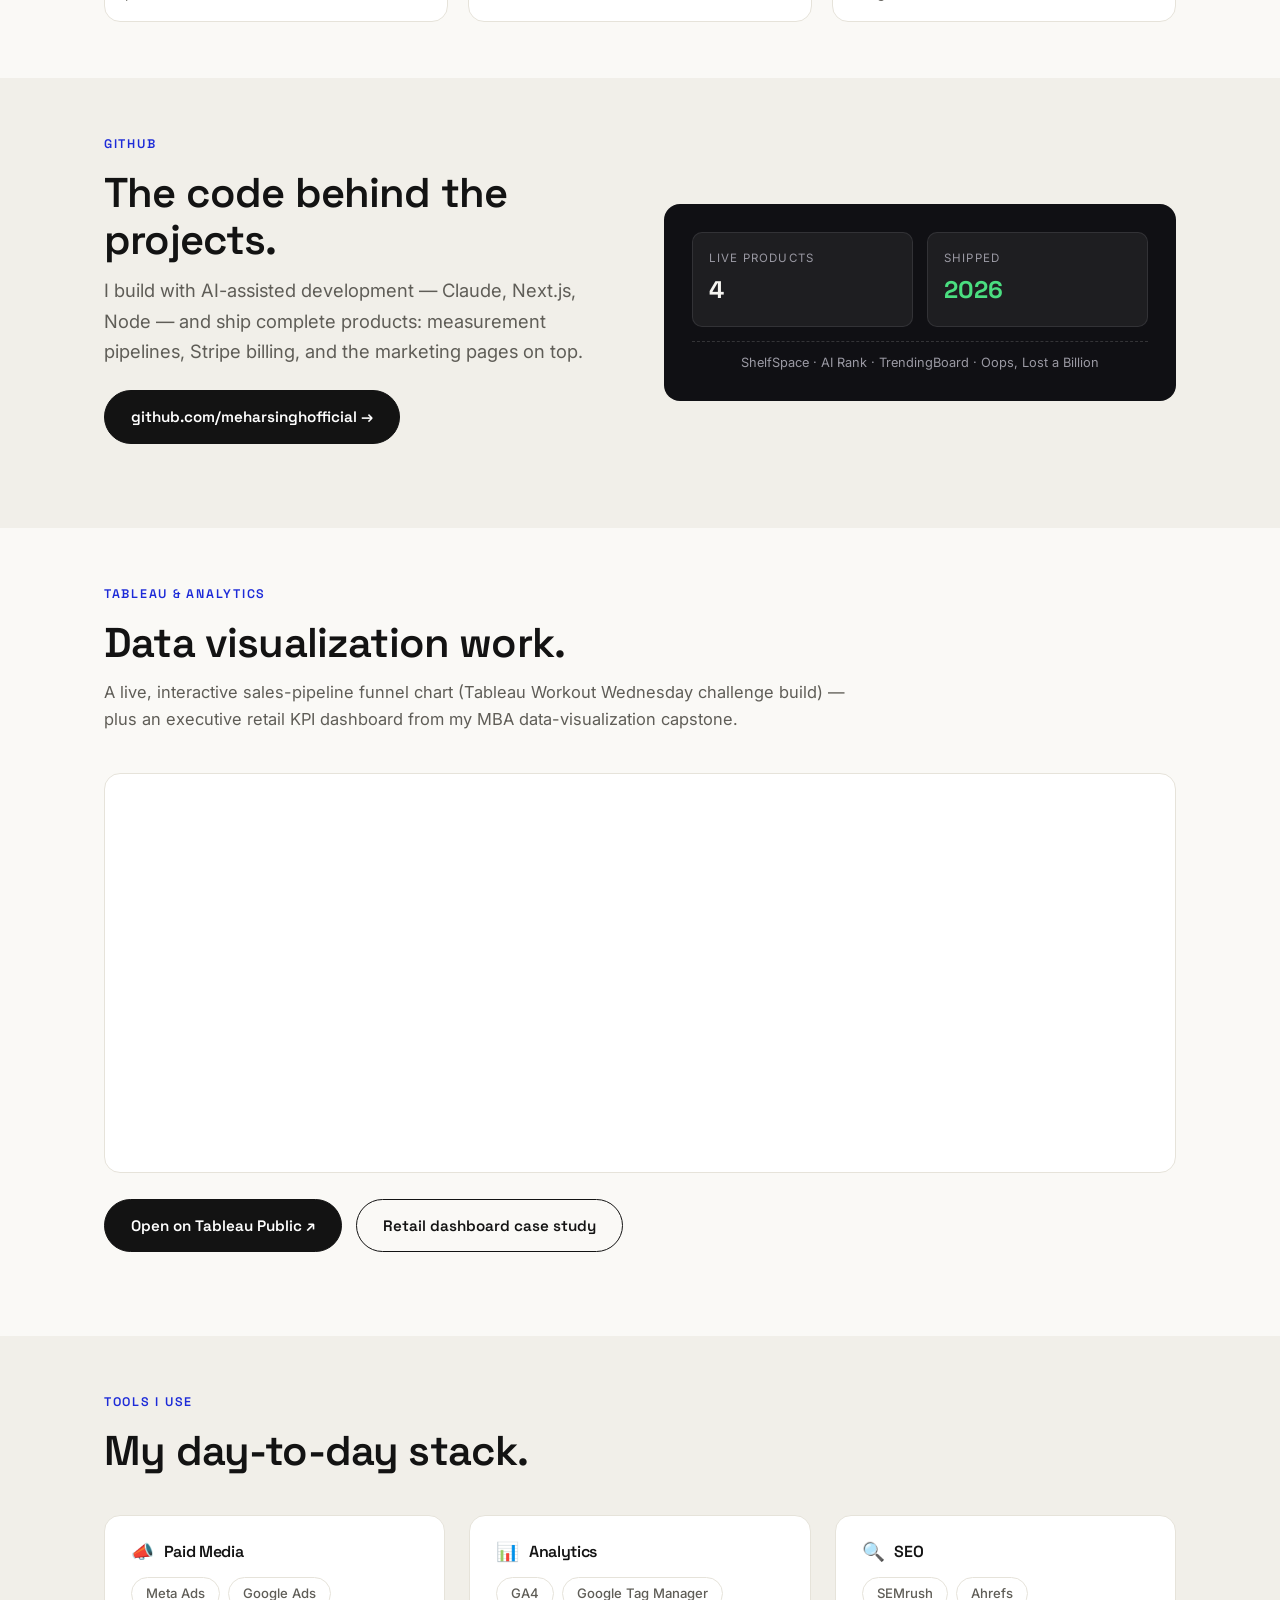
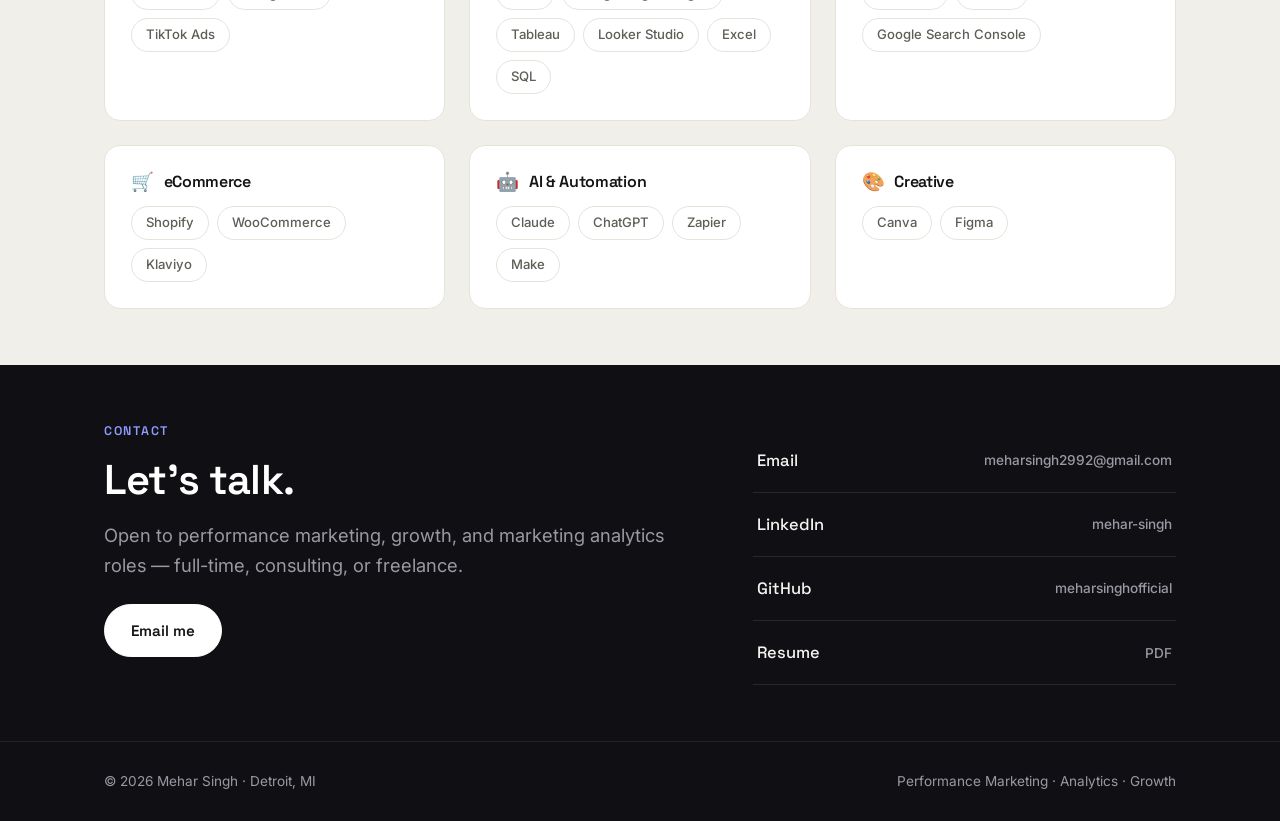
==== commit c57153ef: "Rebuild as recruiter-focused portfolio: projects, experience, proof-of-work ads gallery, GitHub + Ta" ====
--- a/index.html
+++ b/index.html
@@ -1,235 +1,337 @@
 <!doctype html>
 <html lang="en">
-  <head>
-    <meta charset="utf-8" />
-    <meta name="viewport" content="width=device-width, initial-scale=1" />
-
-    <title>Mehar Singh</title>
-    <meta name="description" content="Mehar Singh — performance marketer and DTC eCommerce operator. 5+ years in Google Ads, Meta Ads, SEO, and analytics. MBA in Business Data Analytics." />
-    <meta name="author" content="Mehar Singh" />
-    <meta name="robots" content="index, follow" />
-    <meta name="theme-color" content="#ffffff" />
-    <link rel="canonical" href="https://meharsingh.com/" />
-
-    <!-- Open Graph / Twitter -->
-    <meta property="og:title" content="Mehar Singh" />
-    <meta property="og:description" content="Performance marketer & DTC eCommerce operator. 5+ years in paid media, SEO, and analytics." />
-    <meta property="og:type" content="website" />
-    <meta property="og:url" content="https://meharsingh.com" />
-    <meta property="og:image" content="https://meharsingh.com/mehar.jpg" />
-    <meta property="og:site_name" content="Mehar Singh" />
-    <meta name="twitter:card" content="summary_large_image" />
-    <meta name="twitter:title" content="Mehar Singh" />
-    <meta name="twitter:description" content="Performance marketer & DTC eCommerce operator. 5+ years in paid media, SEO, and analytics." />
-    <meta name="twitter:image" content="https://meharsingh.com/mehar.jpg" />
-
-    <!-- Inline SVG favicon ("MS" monogram) -->
-    <link rel="icon" href="data:image/svg+xml,%3Csvg xmlns='http://www.w3.org/2000/svg' viewBox='0 0 64 64'%3E%3Crect width='64' height='64' rx='14' fill='%23167a52'/%3E%3Ctext x='32' y='43' font-family='Inter,Arial,sans-serif' font-size='30' font-weight='800' fill='%23ffffff' text-anchor='middle'%3EMS%3C/text%3E%3C/svg%3E" />
-
-    <!-- Structured data -->
-    <script type="application/ld+json">
-    {
-      "@context": "https://schema.org",
-      "@type": "Person",
-      "name": "Mehar Singh",
-      "url": "https://meharsingh.com",
-      "image": "https://meharsingh.com/mehar.jpg",
-      "jobTitle": "Performance Marketing & DTC eCommerce Operator",
-      "email": "mailto:meharsingh2992@gmail.com",
-      "telephone": "+1-989-906-3760",
-      "address": { "@type": "PostalAddress", "addressLocality": "Detroit", "addressRegion": "MI", "addressCountry": "US" },
-      "alumniOf": { "@type": "CollegeOrUniversity", "name": "Central Michigan University" },
-      "knowsAbout": ["Performance Marketing", "Google Ads", "Meta Ads", "SEO", "DTC eCommerce", "Marketing Analytics", "Conversion Rate Optimization"],
-      "sameAs": ["https://www.linkedin.com/in/mehar-singh-a929a2192"]
-    }
-    </script>
-
-    <link rel="preconnect" href="https://fonts.googleapis.com" />
-    <link rel="preconnect" href="https://fonts.gstatic.com" crossorigin />
-    <link href="https://fonts.googleapis.com/css2?family=Fraunces:opsz,wght@9..144,500;9..144,600;9..144,700&family=Inter:wght@400;500;600;700;800&display=swap" rel="stylesheet" />
-    <link rel="stylesheet" href="styles.css" />
-  </head>
-  <body>
-    <div class="aurora" aria-hidden="true"></div>
-    <main class="page">
-
-      <!-- INTRO -->
-      <header class="intro">
-        <span class="photo-frame"><img class="photo" src="mehar.jpg" width="900" height="615" alt="Mehar Singh" /></span>
-        <span class="badge"><span class="badge-dot" aria-hidden="true"></span>Available for opportunities</span>
-        <h1>Mehar Singh</h1>
-        <p class="tagline">I grow direct-to-consumer brands with paid media, SEO, and data.</p>
-
-        <nav class="links" aria-label="Contact links">
-          <a href="mailto:meharsingh2992@gmail.com">
-            <svg viewBox="0 0 24 24" fill="none" stroke="currentColor" stroke-width="2" aria-hidden="true"><rect x="2" y="4" width="20" height="16" rx="2"/><path d="m22 7-8.97 5.7a1.94 1.94 0 0 1-2.06 0L2 7"/></svg>
-            Email
-          </a>
-          <a href="https://www.linkedin.com/in/mehar-singh-a929a2192" target="_blank" rel="noreferrer">
-            <svg viewBox="0 0 24 24" fill="currentColor" aria-hidden="true"><path d="M16 8a6 6 0 0 1 6 6v7h-4v-7a2 2 0 0 0-2-2 2 2 0 0 0-2 2v7h-4v-7a6 6 0 0 1 6-6z"/><rect x="2" y="9" width="4" height="12"/><circle cx="4" cy="4" r="2"/></svg>
-            LinkedIn
-          </a>
-          <a href="Mehar_Singh_Resume.pdf" target="_blank">
-            <svg viewBox="0 0 24 24" fill="none" stroke="currentColor" stroke-width="2" aria-hidden="true"><path d="M21 15v4a2 2 0 0 1-2 2H5a2 2 0 0 1-2-2v-4"/><polyline points="7 10 12 15 17 10"/><line x1="12" y1="15" x2="12" y2="3"/></svg>
-            Resume
-          </a>
-          <a href="tel:+19899063760">
-            <svg viewBox="0 0 24 24" fill="none" stroke="currentColor" stroke-width="2" aria-hidden="true"><path d="M22 16.92v3a2 2 0 0 1-2.18 2 19.79 19.79 0 0 1-8.63-3.07A19.5 19.5 0 0 1 4.69 13a19.79 19.79 0 0 1-3.07-8.67A2 2 0 0 1 3.6 2h3a2 2 0 0 1 2 1.72c.13.96.36 1.9.7 2.81a2 2 0 0 1-.45 2.11L7.91 9.91a16 16 0 0 0 6 6l.92-.92a2 2 0 0 1 2.11-.45c.91.34 1.85.57 2.81.7A2 2 0 0 1 22 16.92z"/></svg>
-            (989)&nbsp;906-3760
-          </a>
-        </nav>
-
-        <p>
-          Hi! I'm Mehar — a <strong>performance marketer</strong> and <strong>DTC eCommerce operator</strong>
-          based in Detroit, MI. For 5+ years I've run Google Ads and Meta Ads, built conversion-tracking
-          stacks, and turned ad spend into profitable, measurable growth for direct-to-consumer brands.
+<head>
+  <meta charset="utf-8" />
+  <meta name="viewport" content="width=device-width, initial-scale=1" />
+  <title>Mehar Singh — Performance Marketing & Analytics</title>
+  <meta name="description" content="Performance marketer with an MBA in Business Data Analytics. I build and ship marketing-tech products — ShelfSpace, AI Rank, TrendingBoard — and work across paid media, SEO, and analytics." />
+  <meta name="author" content="Mehar Singh" />
+  <meta name="robots" content="index, follow" />
+  <meta property="og:title" content="Mehar Singh — Performance Marketing & Analytics" />
+  <meta property="og:description" content="I turn ad spend, search, and data into measurable growth — and I ship the products to prove it." />
+  <meta property="og:image" content="https://meharsingh.com/mehar.jpg" />
+  <meta property="og:url" content="https://meharsingh.com" />
+  <link rel="preconnect" href="https://fonts.googleapis.com" />
+  <link rel="preconnect" href="https://fonts.gstatic.com" crossorigin />
+  <link href="https://fonts.googleapis.com/css2?family=Inter:wght@400;500;600&family=Space+Grotesk:wght@500;600;700&display=swap" rel="stylesheet" />
+  <link rel="stylesheet" href="styles.css" />
+</head>
+<body>
+
+  <!-- ============ NAV ============ -->
+  <nav class="nav">
+    <div class="wrap nav-inner">
+      <a class="nav-logo" href="#top">Mehar Singh<span>.</span></a>
+      <button class="nav-toggle" aria-label="Menu" onclick="document.querySelector('.nav-links').classList.toggle('open')">
+        <span></span><span></span><span></span>
+      </button>
+      <ul class="nav-links">
+        <li><a href="#projects">Projects</a></li>
+        <li><a href="#experience">Experience</a></li>
+        <li><a href="#proof">Proof</a></li>
+        <li><a href="#github">GitHub</a></li>
+        <li><a href="#tableau">Tableau</a></li>
+        <li><a href="#tools">Tools</a></li>
+        <li><a class="btn primary" style="padding:9px 20px;" href="#contact">Contact</a></li>
+      </ul>
+    </div>
+  </nav>
+
+  <!-- ============ HERO ============ -->
+  <header class="hero" id="top" style="padding: 64px 0 56px;">
+    <div class="wrap">
+      <span class="eyebrow">Performance Marketing · Marketing Analytics</span>
+      <h1 style="font-size: clamp(1.8rem, 4vw, 2.6rem); line-height: 1.25; max-width: 20em;">
+        Hi, I'm Mehar 👋 — I turn ad spend, search, and data into <em>measurable growth</em>.
+      </h1>
+      <div class="hero-ctas" style="margin-top: 1.75rem;">
+        <a class="btn primary" href="#projects">See what I've built</a>
+        <a class="btn ghost" href="Mehar_Singh_Resume.pdf" target="_blank">Resume</a>
+      </div>
+      <div class="hero-roles">
+        <span class="chip accent">Performance Marketing</span>
+        <span class="chip accent">Marketing Analytics</span>
+        <span class="chip accent">eCommerce / DTC</span>
+      </div>
+    </div>
+  </header>
+
+  <!-- ============ PROJECTS ============ -->
+  <section id="projects" class="tight">
+    <div class="wrap">
+      <div class="section-head">
+        <span class="eyebrow">Projects</span>
+        <h2>Things I've built and shipped.</h2>
+        <p>All live, all built end to end by me — product, landing page, and payments included.</p>
+      </div>
+      <div class="sites-grid">
+
+        <div class="site-card">
+          <div class="top"><h3>ShelfSpace</h3><span class="live">● Live</span></div>
+          <p>A $497 productized AI-visibility (GEO) audit for DTC brands — measures how visible a brand is in AI assistants like ChatGPT and Claude, with a Claude API measurement pipeline and Stripe checkout.</p>
+          <span class="stack">Claude API · Stripe · Vercel</span>
+          <div class="hero-ctas" style="margin: 6px 0 0;">
+            <a class="visit" href="https://shelfspace-eta.vercel.app" target="_blank" rel="noopener">Visit site →</a>
+            <a class="visit" style="color: var(--muted);" href="work/shelfspace.html">Case study</a>
+          </div>
+        </div>
+
+        <div class="site-card">
+          <div class="top"><h3>AI Rank</h3><span class="live">● Live</span></div>
+          <p>A free "SEMrush for AI search" — enter a brand, see how visible it is in AI assistants. Built as the free top-of-funnel tool that feeds ShelfSpace.</p>
+          <span class="stack">Next.js · Claude API · Vercel</span>
+          <div class="hero-ctas" style="margin: 6px 0 0;">
+            <a class="visit" href="https://ai-rank-azure.vercel.app" target="_blank" rel="noopener">Visit site →</a>
+            <a class="visit" style="color: var(--muted);" href="work/ai-rank.html">Case study</a>
+          </div>
+        </div>
+
+        <div class="site-card">
+          <div class="top"><h3>TrendingBoard</h3><span class="live">● Live</span></div>
+          <p>Subscription product-trend research (Exploding Topics for ecommerce): emerging products ranked by momentum, with a saturation flag so sellers know when they're too late.</p>
+          <span class="stack">Next.js · Stripe · Vercel</span>
+          <div class="hero-ctas" style="margin: 6px 0 0;">
+            <a class="visit" href="https://trendingboard.vercel.app" target="_blank" rel="noopener">Visit site →</a>
+            <a class="visit" style="color: var(--muted);" href="work/trendingboard.html">Case study</a>
+          </div>
+        </div>
+
+        <div class="site-card">
+          <div class="top"><h3>Oops, Lost a Billion</h3><span class="live">● Live</span></div>
+          <p>A meme-format billionaire wealth tracker — moods swing with net worth. An exercise in viral mechanics and shipping a consumer web product fast.</p>
+          <span class="stack">Next.js · Vercel</span>
+          <div class="hero-ctas" style="margin: 6px 0 0;">
+            <a class="visit" href="https://billionaire-mood-tracker.vercel.app" target="_blank" rel="noopener">Visit site →</a>
+          </div>
+        </div>
+
+      </div>
+    </div>
+  </section>
+
+  <!-- ============ EXPERIENCE ============ -->
+  <section id="experience" class="alt tight">
+    <div class="wrap">
+      <div class="section-head">
+        <span class="eyebrow">Professional Experience</span>
+        <h2>Where I've done the work.</h2>
+      </div>
+      <div class="exp-list">
+
+        <div class="exp-item">
+          <div class="exp-mark">→</div>
+          <div>
+            <h3>Performance Marketing Consultant <span class="co">· Remote</span> <span class="when">Jan – May 2026</span></h3>
+            <p>Project-based paid media, tracking, and growth consulting for DTC/ecommerce brands — including a full paid-acquisition rebuild across Google, Meta, and TikTok Ads plus a GA4/GTM/Pixel tracking fix for Chaddy Cosmetics (DTC beauty).</p>
+          </div>
+        </div>
+
+        <div class="exp-item">
+          <div class="exp-mark">→</div>
+          <div>
+            <h3>Performance Marketing Specialist <span class="co">· The Rugs Story — DTC Home Decor</span> <span class="when">Jan – Jun 2024</span></h3>
+            <p>Managed $15K–$40K/month across Meta and Google Ads in US, UK, and EU markets at 2–3x blended ROAS; improved acquisition efficiency ~15% through structured A/B testing and grew Instagram from 7K to 16K, contributing to an ELLE Decor placement.</p>
+          </div>
+        </div>
+
+        <div class="exp-item">
+          <div class="exp-mark">→</div>
+          <div>
+            <h3>Performance Marketing Specialist <span class="co">· SixSails — Digital Agency</span> <span class="when">Oct 2022 – Dec 2023</span></h3>
+            <p>Ran paid media for a portfolio of ecommerce and lead-gen accounts across Google and Meta Ads, holding CPA at or below client targets through daily budget reallocation.</p>
+          </div>
+        </div>
+
+        <div class="exp-item">
+          <div class="exp-mark">→</div>
+          <div>
+            <h3>SEO &amp; Content Marketing Specialist <span class="co">· Healthy18</span> <span class="when">Jun 2021 – Sep 2022</span></h3>
+            <p>Roughly doubled organic search sessions in 15 months through keyword strategy, on-page optimization, and technical SEO using SEMrush, Ahrefs, and Google Search Console.</p>
+          </div>
+        </div>
+
+      </div>
+    </div>
+  </section>
+
+  <!-- ============ PROOF OF WORK ============ -->
+  <section id="proof" class="tight">
+    <div class="wrap">
+      <div class="section-head">
+        <span class="eyebrow">Ads — Proof of Work</span>
+        <h2>Real campaigns, real dashboards.</h2>
+        <p>Screenshots from ad accounts and stores I've actually run — my own DTC brand and client work. Numbers exactly as the platforms reported them. Click any card to view full size.</p>
+      </div>
+      <div class="proof-gallery">
+
+        <a class="proof-card wide" href="proof/meta-ads-campaigns.jpeg" target="_blank" rel="noopener">
+          <div class="shot"><img src="proof/meta-ads-campaigns.jpeg" alt="Meta Ads Manager campaigns table showing awareness and conversion campaigns" loading="lazy" /></div>
+          <div class="cap">
+            <h3>Meta Ads Manager — campaign portfolio</h3>
+            <p>Awareness, landing-page, and purchase campaigns managed side by side — down to ₹1.32 per 1,000 people reached on the awareness layer.</p>
+          </div>
+        </a>
+
+        <a class="proof-card wide" href="proof/meta-ads-conversions.jpeg" target="_blank" rel="noopener">
+          <div class="shot"><img src="proof/meta-ads-conversions.jpeg" alt="Meta Ads Manager conversion campaigns with add-to-cart and purchase results" loading="lazy" /></div>
+          <div class="cap">
+            <h3>Meta Ads — conversion campaigns</h3>
+            <p>Direct-conversion ad sets optimized to website purchases and adds-to-cart, with 7-day click / 1-day view attribution.</p>
+          </div>
+        </a>
+
+        <a class="proof-card tall" href="proof/meta-lifetime-results.jpeg" target="_blank" rel="noopener">
+          <div class="shot"><img src="proof/meta-lifetime-results.jpeg" alt="Meta Ads lifetime results: ₹16,883 spent, 109,021 people reached, 52 purchases" loading="lazy" /></div>
+          <div class="cap">
+            <h3>Lifetime ad results</h3>
+            <p>₹16.9K spend → 109K people reached, 6,040 link clicks, 1,274 checkouts initiated, 52 purchases.</p>
+          </div>
+        </a>
+
+        <a class="proof-card tall" href="proof/shopify-sales.jpeg" target="_blank" rel="noopener">
+          <div class="shot"><img src="proof/shopify-sales.jpeg" alt="Shopify dashboard: ₹100.28k total sales, 133 orders this month" loading="lazy" /></div>
+          <div class="cap">
+            <h3>Shopify — the revenue side</h3>
+            <p>₹100K+ month with 133 orders on my own store — the sales those ads were driving.</p>
+          </div>
+        </a>
+
+        <a class="proof-card tall" href="proof/analytics-highlights.jpeg" target="_blank" rel="noopener">
+          <div class="shot"><img src="proof/analytics-highlights.jpeg" alt="Analytics highlights: 5.8K new users, $1.0K revenue, 1.4% purchase conversion rate" loading="lazy" /></div>
+          <div class="cap">
+            <h3>Growth analytics</h3>
+            <p>5.8K new users (+33%), purchase conversion up 3.9% — the measurement layer behind budget decisions.</p>
+          </div>
+        </a>
+
+      </div>
+    </div>
+  </section>
+
+  <!-- ============ GITHUB ============ -->
+  <section id="github" class="alt tight">
+    <div class="wrap feature-split">
+      <div>
+        <span class="eyebrow">GitHub</span>
+        <h2>The code behind the projects.</h2>
+        <p class="lead" style="margin-top: 0.75rem;">
+          I build with AI-assisted development — Claude, Next.js, Node — and ship complete
+          products: measurement pipelines, Stripe billing, and the marketing pages on top.
         </p>
-        <p>
-          I just finished my MBA in Business Data Analytics at Central Michigan University, where I focused
-          on marketing analytics, attribution, and data visualization. Before grad school I founded my own
-          DTC apparel brand and worked across agency and in-house roles managing paid acquisition and SEO
-          for brands selling internationally. I'm currently
-          <strong>open to opportunities</strong> in performance marketing and DTC growth.
+        <div class="hero-ctas" style="margin-top: 1.5rem;">
+          <a class="btn" href="https://github.com/meharsinghofficial" target="_blank" rel="noopener">github.com/meharsinghofficial →</a>
+        </div>
+      </div>
+      <div class="feature-visual">
+        <div class="kpi-row">
+          <div class="kpi"><div class="k-label">Live products</div><div class="k-val">4</div></div>
+          <div class="kpi"><div class="k-label">Shipped</div><div class="k-val pos">2026</div></div>
+        </div>
+        <div class="viz-note">ShelfSpace · AI Rank · TrendingBoard · Oops, Lost a Billion</div>
+      </div>
+    </div>
+  </section>
+
+  <!-- ============ TABLEAU ============ -->
+  <section id="tableau" class="tight">
+    <div class="wrap">
+      <div class="section-head">
+        <span class="eyebrow">Tableau &amp; Analytics</span>
+        <h2>Data visualization work.</h2>
+        <p>A live, interactive sales-pipeline funnel chart (Tableau Workout Wednesday challenge build) — plus an executive retail KPI dashboard from my MBA data-visualization capstone.</p>
+      </div>
+      <div class="tableau-wrap">
+        <tableau-viz src="https://public.tableau.com/views/WOW2023Week5FunnelChart-1/SalesPipeline" toolbar="bottom" hide-tabs></tableau-viz>
+      </div>
+      <div class="hero-ctas">
+        <a class="btn" href="https://public.tableau.com/views/WOW2023Week5FunnelChart-1/SalesPipeline?:language=en-US&amp;:display_count=n&amp;:origin=viz_share_link" target="_blank" rel="noopener">Open on Tableau Public ↗</a>
+        <a class="btn ghost" href="work/retail-analytics-dashboard.html">Retail dashboard case study</a>
+      </div>
+    </div>
+  </section>
+
+  <!-- ============ TOOLS ============ -->
+  <section id="tools" class="alt tight">
+    <div class="wrap">
+      <div class="section-head">
+        <span class="eyebrow">Tools I Use</span>
+        <h2>My day-to-day stack.</h2>
+      </div>
+      <div class="skills-grid">
+        <div class="skill-group">
+          <h3><span class="ico">📣</span>Paid Media</h3>
+          <div class="chips">
+            <span class="chip">Meta Ads</span><span class="chip">Google Ads</span><span class="chip">TikTok Ads</span>
+          </div>
+        </div>
+        <div class="skill-group">
+          <h3><span class="ico">📊</span>Analytics</h3>
+          <div class="chips">
+            <span class="chip">GA4</span><span class="chip">Google Tag Manager</span><span class="chip">Tableau</span><span class="chip">Looker Studio</span><span class="chip">Excel</span><span class="chip">SQL</span>
+          </div>
+        </div>
+        <div class="skill-group">
+          <h3><span class="ico">🔍</span>SEO</h3>
+          <div class="chips">
+            <span class="chip">SEMrush</span><span class="chip">Ahrefs</span><span class="chip">Google Search Console</span>
+          </div>
+        </div>
+        <div class="skill-group">
+          <h3><span class="ico">🛒</span>eCommerce</h3>
+          <div class="chips">
+            <span class="chip">Shopify</span><span class="chip">WooCommerce</span><span class="chip">Klaviyo</span>
+          </div>
+        </div>
+        <div class="skill-group">
+          <h3><span class="ico">🤖</span>AI &amp; Automation</h3>
+          <div class="chips">
+            <span class="chip">Claude</span><span class="chip">ChatGPT</span><span class="chip">Zapier</span><span class="chip">Make</span>
+          </div>
+        </div>
+        <div class="skill-group">
+          <h3><span class="ico">🎨</span>Creative</h3>
+          <div class="chips">
+            <span class="chip">Canva</span><span class="chip">Figma</span>
+          </div>
+        </div>
+      </div>
+    </div>
+  </section>
+
+  <!-- ============ CONTACT ============ -->
+  <section id="contact" class="contact tight">
+    <div class="wrap contact-grid">
+      <div>
+        <span class="eyebrow">Contact</span>
+        <h2>Let's talk.</h2>
+        <p class="lead" style="margin: 1rem 0 1.5rem;">
+          Open to performance marketing, growth, and marketing analytics roles — full-time,
+          consulting, or freelance.
         </p>
-      </header>
-
-      <!-- STATS -->
-      <ul class="stats">
-        <li>
-          <svg viewBox="0 0 24 24" fill="none" stroke="currentColor" stroke-width="2" aria-hidden="true"><rect x="3" y="4" width="18" height="18" rx="2"/><line x1="16" y1="2" x2="16" y2="6"/><line x1="8" y1="2" x2="8" y2="6"/><line x1="3" y1="10" x2="21" y2="10"/></svg>
-          <b>5+</b><span>Years</span>
-        </li>
-        <li>
-          <svg viewBox="0 0 24 24" fill="none" stroke="currentColor" stroke-width="2" aria-hidden="true"><rect x="2" y="7" width="20" height="14" rx="2"/><path d="M16 21V5a2 2 0 0 0-2-2h-4a2 2 0 0 0-2 2v16"/></svg>
-          <b>4</b><span>Roles</span>
-        </li>
-        <li>
-          <svg viewBox="0 0 24 24" fill="none" stroke="currentColor" stroke-width="2" aria-hidden="true"><path d="M22 10v6M2 10l10-5 10 5-10 5z"/><path d="M6 12v5c3 3 9 3 12 0v-5"/></svg>
-          <b>MBA</b><span>Analytics</span>
-        </li>
-        <li>
-          <svg viewBox="0 0 24 24" fill="none" stroke="currentColor" stroke-width="2" aria-hidden="true"><path d="M21 10c0 7-9 13-9 13s-9-6-9-13a9 9 0 0 1 18 0z"/><circle cx="12" cy="10" r="3"/></svg>
-          <b>Detroit</b><span>MI, USA</span>
-        </li>
-      </ul>
-
-      <!-- EXPERIENCE -->
-      <section>
-        <div class="sec-head">
-          <span class="sec-icon"><svg viewBox="0 0 24 24" fill="none" stroke="currentColor" stroke-width="2" aria-hidden="true"><rect x="2" y="7" width="20" height="14" rx="2"/><path d="M16 21V5a2 2 0 0 0-2-2h-4a2 2 0 0 0-2 2v16"/></svg></span>
-          <h2>Experience</h2>
-        </div>
-        <ul class="entries">
-          <li>
-            <span class="logo trs">TRS</span>
-            <div>
-              <span class="when">Jan 2024 – Jun 2024</span>
-              <strong>Performance Marketing Specialist</strong>, The Rugs Story.
-              Ran paid acquisition across Meta and Google Ads for a DTC handmade-rugs brand selling
-              internationally — improving ROAS and lowering CAC, and standing up full GA4 / Meta Pixel /
-              GTM tracking for clean attribution.
-            </div>
-          </li>
-          <li>
-            <span class="logo ss">SS</span>
-            <div>
-              <span class="when">Oct 2022 – Dec 2023</span>
-              <strong>Performance Marketing Specialist</strong>, SixSails.
-              Managed paid media across Google Ads (Search, Display, Shopping) and Meta for the agency's full
-              client portfolio — allocating daily budgets to hit target CPA and running creative, audience,
-              and landing-page tests to find what worked.
-            </div>
-          </li>
-          <li>
-            <span class="logo h18">H18</span>
-            <div>
-              <span class="when">Jun 2021 – Sep 2022</span>
-              <strong>SEO &amp; Content Marketing Specialist</strong>, Healthy18.
-              Drove organic growth for a health &amp; wellness brand through keyword research, technical and
-              on-page SEO, and content strategy using SEMrush, Ahrefs, and Search Console.
-            </div>
-          </li>
-          <li>
-            <span class="logo sw">SW</span>
-            <div>
-              <span class="when">Dec 2019 – Feb 2021</span>
-              <strong>Founder &amp; DTC eCommerce Operator</strong>, SILKWOX.
-              Built an apparel &amp; lifestyle brand from zero — Shopify storefront, Meta Ads for
-              product-market-fit testing, and pricing decisions grounded in CAC, AOV, and repeat-purchase data.
-            </div>
-          </li>
-          <li>
-            <span class="logo cmu">CMU</span>
-            <div>
-              <span class="when">Graduated May 2026</span>
-              <strong>MBA, Business Data Analytics</strong>, Central Michigan University (GPA 3.53).
-              Marketing analytics, data visualization, statistical analysis, and predictive analytics.
-            </div>
-          </li>
+        <a class="btn light" href="mailto:meharsingh2992@gmail.com">Email me</a>
+      </div>
+      <div>
+        <ul class="contact-links">
+          <li><a href="mailto:meharsingh2992@gmail.com"><span>Email</span><span class="sub">meharsingh2992@gmail.com</span></a></li>
+          <li><a href="https://linkedin.com/in/mehar-singh-a929a2192" target="_blank" rel="noopener"><span>LinkedIn</span><span class="sub">mehar-singh</span></a></li>
+          <li><a href="https://github.com/meharsinghofficial" target="_blank" rel="noopener"><span>GitHub</span><span class="sub">meharsinghofficial</span></a></li>
+          <li><a href="Mehar_Singh_Resume.pdf" target="_blank"><span>Resume</span><span class="sub">PDF</span></a></li>
         </ul>
-      </section>
-
-      <!-- TOOLKIT -->
-      <section>
-        <div class="sec-head">
-          <span class="sec-icon"><svg viewBox="0 0 24 24" fill="none" stroke="currentColor" stroke-width="2" aria-hidden="true"><path d="M14.7 6.3a1 1 0 0 0 0 1.4l1.6 1.6a1 1 0 0 0 1.4 0l3.77-3.77a6 6 0 0 1-7.94 7.94l-6.91 6.91a2.12 2.12 0 0 1-3-3l6.91-6.91a6 6 0 0 1 7.94-7.94l-3.76 3.76z"/></svg></span>
-          <h2>What I work with</h2>
-        </div>
-        <div class="cards">
-          <div class="card">
-            <span class="card-icon"><svg viewBox="0 0 24 24" fill="none" stroke="currentColor" stroke-width="2" aria-hidden="true"><circle cx="12" cy="12" r="10"/><circle cx="12" cy="12" r="6"/><circle cx="12" cy="12" r="2"/></svg></span>
-            <h3>Paid Media</h3>
-            <div class="tags"><span>Google Ads</span><span>Meta Ads</span><span>ROAS</span><span>A/B Testing</span><span>CRO</span></div>
-          </div>
-          <div class="card">
-            <span class="card-icon"><svg viewBox="0 0 24 24" fill="none" stroke="currentColor" stroke-width="2" aria-hidden="true"><line x1="18" y1="20" x2="18" y2="10"/><line x1="12" y1="20" x2="12" y2="4"/><line x1="6" y1="20" x2="6" y2="14"/></svg></span>
-            <h3>Analytics &amp; Tracking</h3>
-            <div class="tags"><span>GA4</span><span>Google Tag Manager</span><span>Meta Pixel</span><span>Attribution</span><span>Looker Studio</span></div>
-          </div>
-          <div class="card">
-            <span class="card-icon"><svg viewBox="0 0 24 24" fill="none" stroke="currentColor" stroke-width="2" aria-hidden="true"><circle cx="11" cy="11" r="8"/><line x1="21" y1="21" x2="16.65" y2="16.65"/></svg></span>
-            <h3>SEO &amp; Content</h3>
-            <div class="tags"><span>Keyword Research</span><span>Technical SEO</span><span>On-Page</span><span>SEMrush</span><span>Ahrefs</span></div>
-          </div>
-          <div class="card">
-            <span class="card-icon"><svg viewBox="0 0 24 24" fill="none" stroke="currentColor" stroke-width="2" aria-hidden="true"><ellipse cx="12" cy="5" rx="9" ry="3"/><path d="M21 12c0 1.66-4 3-9 3s-9-1.34-9-3"/><path d="M3 5v14c0 1.66 4 3 9 3s9-1.34 9-3V5"/></svg></span>
-            <h3>Data &amp; Tools</h3>
-            <div class="tags"><span>SQL</span><span>Excel</span><span>Tableau</span><span>Shopify</span><span>Klaviyo</span><span>HubSpot</span></div>
-          </div>
-        </div>
-        <p class="certs">
-          <svg viewBox="0 0 24 24" fill="none" stroke="currentColor" stroke-width="2" aria-hidden="true"><circle cx="12" cy="8" r="6"/><path d="M15.477 12.89 17 22l-5-3-5 3 1.523-9.11"/></svg>
-          <span><strong>Certifications:</strong> Meta Marketing Analytics (Coursera) &amp; Google Analytics (GAIQ) — in progress.</span>
-        </p>
-      </section>
-
-      <!-- CONTACT -->
-      <footer class="contact">
-        <div class="sec-head">
-          <span class="sec-icon"><svg viewBox="0 0 24 24" fill="none" stroke="currentColor" stroke-width="2" aria-hidden="true"><rect x="2" y="4" width="20" height="16" rx="2"/><path d="m22 7-8.97 5.7a1.94 1.94 0 0 1-2.06 0L2 7"/></svg></span>
-          <h2>Get in touch</h2>
-        </div>
-        <p class="contact-lead">
-          Open to full-time roles, consulting, and freelance projects in performance marketing and DTC growth.
-          The best way to reach me is by email.
-        </p>
-        <div class="social">
-          <a href="mailto:meharsingh2992@gmail.com" aria-label="Email">
-            <svg viewBox="0 0 24 24" fill="none" stroke="currentColor" stroke-width="2" aria-hidden="true"><rect x="2" y="4" width="20" height="16" rx="2"/><path d="m22 7-8.97 5.7a1.94 1.94 0 0 1-2.06 0L2 7"/></svg>
-          </a>
-          <a href="https://www.linkedin.com/in/mehar-singh-a929a2192" target="_blank" rel="noreferrer" aria-label="LinkedIn">
-            <svg viewBox="0 0 24 24" fill="currentColor" aria-hidden="true"><path d="M16 8a6 6 0 0 1 6 6v7h-4v-7a2 2 0 0 0-2-2 2 2 0 0 0-2 2v7h-4v-7a6 6 0 0 1 6-6z"/><rect x="2" y="9" width="4" height="12"/><circle cx="4" cy="4" r="2"/></svg>
-          </a>
-          <a href="Mehar_Singh_Resume.pdf" target="_blank" aria-label="Resume">
-            <svg viewBox="0 0 24 24" fill="none" stroke="currentColor" stroke-width="2" aria-hidden="true"><path d="M14 2H6a2 2 0 0 0-2 2v16a2 2 0 0 0 2 2h12a2 2 0 0 0 2-2V8z"/><polyline points="14 2 14 8 20 8"/><line x1="16" y1="13" x2="8" y2="13"/><line x1="16" y1="17" x2="8" y2="17"/></svg>
-          </a>
-          <a href="tel:+19899063760" aria-label="Phone">
-            <svg viewBox="0 0 24 24" fill="none" stroke="currentColor" stroke-width="2" aria-hidden="true"><path d="M22 16.92v3a2 2 0 0 1-2.18 2 19.79 19.79 0 0 1-8.63-3.07A19.5 19.5 0 0 1 4.69 13a19.79 19.79 0 0 1-3.07-8.67A2 2 0 0 1 3.6 2h3a2 2 0 0 1 2 1.72c.13.96.36 1.9.7 2.81a2 2 0 0 1-.45 2.11L7.91 9.91a16 16 0 0 0 6 6l.92-.92a2 2 0 0 1 2.11-.45c.91.34 1.85.57 2.81.7A2 2 0 0 1 22 16.92z"/></svg>
-          </a>
-        </div>
-        <p class="copyright">© 2026 Mehar Singh · Detroit, MI</p>
-      </footer>
-
-    </main>
-  </body>
+      </div>
+    </div>
+  </section>
+
+  <footer>
+    <div class="wrap">
+      <span>© 2026 Mehar Singh · Detroit, MI</span>
+      <span>Performance Marketing · Analytics · Growth</span>
+    </div>
+  </footer>
+
+  <script>
+    document.querySelectorAll('.nav-links a').forEach(a =>
+      a.addEventListener('click', () => document.querySelector('.nav-links').classList.remove('open')));
+  </script>
+  <script type="module" src="https://public.tableau.com/javascripts/api/tableau.embedding.3.latest.min.js"></script>
+</body>
 </html>
--- a/styles.css
+++ b/styles.css
@@ -1,271 +1,510 @@
-/* ============================================
-   Mehar Singh — personal site
-   Editorial single-column layout: display serif
-   + Inter, soft aurora backdrop, icon sections.
-   Light + dark, fully static.
-   ============================================ */
+/* ============================================================
+   meharsingh.com — portfolio design system
+   Fonts: Space Grotesk (display) + Inter (body), loaded in HTML
+   ============================================================ */
 
 :root {
-  --bg:        #fbfbf9;
-  --text:      #16181c;
-  --muted:     #5f656d;
-  --soft:      #8b9098;
-  --accent:    #167a52;
-  --accent-2:  #0f5d3e;
-  --accent-3:  #2aa873;
-  --tint:      #ebf3ee;
-  --rule:      #e8e8e2;
-  --surface:   #ffffff;
-  --card:      #ffffff;
-  --shadow:    0 10px 40px -12px rgba(20,40,30,0.18);
-  --shadow-sm: 0 2px 10px -2px rgba(20,40,30,0.10);
-  --a1:        rgba(42,168,115,0.18);
-  --a2:        rgba(22,122,82,0.12);
-}
-
-@media (prefers-color-scheme: dark) {
-  :root {
-    --bg:       #0b0e0c;
-    --text:     #e8ebe6;
-    --muted:    #9aa39c;
-    --soft:     #737c75;
-    --accent:   #50cf92;
-    --accent-2: #74dbab;
-    --accent-3: #3bbd80;
-    --tint:     #14211a;
-    --rule:     #1f261f;
-    --surface:  #11150f;
-    --card:     #12170f;
-    --shadow:   0 14px 44px -10px rgba(0,0,0,0.6);
-    --shadow-sm:0 2px 12px -2px rgba(0,0,0,0.5);
-    --a1:       rgba(58,189,128,0.16);
-    --a2:       rgba(40,120,80,0.14);
+  --bg: #faf9f6;
+  --bg-alt: #f1efe9;
+  --ink: #131313;
+  --muted: #5f5d57;
+  --line: #e6e3da;
+  --accent: #2f45ff;
+  --accent-dark: #1d2bd8;
+  --accent-soft: #eceeff;
+  --dark: #101014;
+  --dark-ink: #f5f4f0;
+  --dark-muted: #9a99a3;
+  --radius: 16px;
+  --radius-sm: 10px;
+  --font-display: "Space Grotesk", "Helvetica Neue", sans-serif;
+  --font-body: "Inter", -apple-system, BlinkMacSystemFont, "Segoe UI", sans-serif;
+  --shadow: 0 2px 6px rgba(19, 19, 19, 0.04), 0 12px 32px rgba(19, 19, 19, 0.07);
+}
+
+* { margin: 0; padding: 0; box-sizing: border-box; }
+
+html { scroll-behavior: smooth; scroll-padding-top: 84px; }
+
+body {
+  font-family: var(--font-body);
+  background: var(--bg);
+  color: var(--ink);
+  line-height: 1.65;
+  font-size: 16.5px;
+  -webkit-font-smoothing: antialiased;
+}
+
+::selection { background: var(--accent); color: #fff; }
+
+img { max-width: 100%; display: block; }
+
+a { color: var(--accent-dark); text-decoration: none; }
+a:hover { text-decoration: underline; text-underline-offset: 3px; }
+
+.wrap { max-width: 1120px; margin: 0 auto; padding: 0 24px; }
+
+/* ---------- Typography ---------- */
+
+h1, h2, h3, h4 {
+  font-family: var(--font-display);
+  font-weight: 600;
+  line-height: 1.12;
+  letter-spacing: -0.02em;
+}
+
+h1 { font-size: clamp(2.4rem, 6vw, 4.2rem); }
+h2 { font-size: clamp(1.8rem, 4vw, 2.6rem); margin-bottom: 0.5rem; }
+h3 { font-size: 1.25rem; }
+
+.eyebrow {
+  font-family: var(--font-display);
+  font-size: 0.78rem;
+  font-weight: 600;
+  letter-spacing: 0.14em;
+  text-transform: uppercase;
+  color: var(--accent-dark);
+  margin-bottom: 1rem;
+  display: block;
+}
+
+.lead { font-size: 1.15rem; color: var(--muted); max-width: 44em; }
+
+.section-head { margin-bottom: 2.5rem; max-width: 46em; }
+.section-head p { color: var(--muted); margin-top: 0.75rem; }
+
+section { padding: 88px 0; }
+section.tight { padding: 56px 0; }
+section.alt { background: var(--bg-alt); }
+
+/* ---------- Nav ---------- */
+
+.nav {
+  position: sticky; top: 0; z-index: 50;
+  background: rgba(250, 249, 246, 0.86);
+  backdrop-filter: blur(12px);
+  -webkit-backdrop-filter: blur(12px);
+  border-bottom: 1px solid var(--line);
+}
+
+.nav-inner {
+  display: flex; align-items: center; justify-content: space-between;
+  height: 64px;
+}
+
+.nav-logo {
+  font-family: var(--font-display);
+  font-weight: 700; font-size: 1.05rem; color: var(--ink);
+  letter-spacing: -0.01em;
+}
+.nav-logo:hover { text-decoration: none; }
+.nav-logo span { color: var(--accent); }
+
+.nav-links { display: flex; gap: 26px; align-items: center; list-style: none; }
+.nav-links a { color: var(--ink); font-size: 0.92rem; font-weight: 500; }
+.nav-links a:hover { color: var(--accent-dark); text-decoration: none; }
+
+.nav-toggle { display: none; background: none; border: 0; cursor: pointer; padding: 8px; }
+.nav-toggle span { display: block; width: 22px; height: 2px; background: var(--ink); margin: 5px 0; transition: 0.2s; }
+
+/* ---------- Buttons & chips ---------- */
+
+.btn {
+  display: inline-flex; align-items: center; gap: 8px;
+  font-family: var(--font-display); font-weight: 600; font-size: 0.95rem;
+  padding: 13px 26px; border-radius: 999px;
+  background: var(--ink); color: #fff;
+  transition: transform 0.15s ease, background 0.15s ease;
+  border: 1.5px solid var(--ink);
+}
+.btn:hover { background: var(--accent); border-color: var(--accent); transform: translateY(-2px); text-decoration: none; }
+
+.btn.primary { background: var(--accent); border-color: var(--accent); }
+.btn.primary:hover { background: var(--accent-dark); border-color: var(--accent-dark); }
+
+.btn.ghost { background: transparent; color: var(--ink); }
+.btn.ghost:hover { background: var(--ink); color: #fff; }
+
+.btn.light { background: #fff; color: var(--ink); border-color: #fff; }
+.btn.light:hover { background: var(--accent); color: #fff; border-color: var(--accent); }
+
+.chip {
+  display: inline-block; padding: 5px 14px; border-radius: 999px;
+  border: 1px solid var(--line); background: #fff;
+  font-size: 0.82rem; font-weight: 500; color: var(--muted);
+}
+
+.chip.accent { background: var(--accent-soft); border-color: transparent; color: var(--accent-dark); font-weight: 600; }
+
+/* Placeholder metric — replace with a real number, then swap class to .chip.accent */
+.metric-todo {
+  display: inline-block; padding: 4px 12px; border-radius: 999px;
+  border: 1.5px dashed #c9c5b8; color: #8c8a80;
+  font-size: 0.82rem; font-weight: 500; background: transparent;
+}
+
+/* ---------- Hero ---------- */
+
+.hero { padding: 84px 0 72px; }
+
+.hero-grid {
+  display: grid; grid-template-columns: 1.5fr 1fr;
+  gap: 56px; align-items: center;
+}
+
+.hero h1 { margin: 0 0 1.25rem; }
+.hero h1 em { font-style: normal; color: var(--accent); }
+
+.hero .lead { margin-bottom: 1.75rem; }
+
+.hero-ctas { display: flex; gap: 14px; flex-wrap: wrap; margin-bottom: 1.75rem; }
+
+.hero-roles { display: flex; gap: 10px; flex-wrap: wrap; }
+
+.hero-photo { position: relative; }
+.hero-photo img {
+  border-radius: var(--radius);
+  aspect-ratio: 4 / 5; object-fit: cover;
+  box-shadow: var(--shadow);
+}
+.hero-photo .badge {
+  position: absolute; bottom: 18px; left: 18px;
+  background: #fff; border-radius: 999px; padding: 8px 18px;
+  font-family: var(--font-display); font-weight: 600; font-size: 0.85rem;
+  box-shadow: var(--shadow); color: var(--ink);
+}
+.hero-photo .badge .dot {
+  display: inline-block; width: 8px; height: 8px; border-radius: 50%;
+  background: #17b26a; margin-right: 8px;
+}
+
+/* ---------- Proof strip ---------- */
+
+.proof {
+  border-top: 1px solid var(--line);
+  border-bottom: 1px solid var(--line);
+  padding: 34px 0;
+}
+.proof-grid {
+  display: grid; grid-template-columns: repeat(4, 1fr); gap: 24px;
+}
+.proof-item .num {
+  font-family: var(--font-display); font-weight: 700;
+  font-size: 2rem; letter-spacing: -0.02em;
+}
+.proof-item .num span { color: var(--accent); }
+.proof-item .label { font-size: 0.88rem; color: var(--muted); }
+
+/* ---------- Work / case study cards ---------- */
+
+.work-grid { display: grid; grid-template-columns: repeat(2, 1fr); gap: 24px; }
+
+.work-card {
+  background: #fff; border: 1px solid var(--line); border-radius: var(--radius);
+  padding: 30px; display: flex; flex-direction: column; gap: 14px;
+  color: var(--ink); transition: transform 0.18s ease, box-shadow 0.18s ease;
+  position: relative;
+}
+.work-card:hover { transform: translateY(-4px); box-shadow: var(--shadow); text-decoration: none; }
+.work-card .tag {
+  font-family: var(--font-display); font-size: 0.72rem; font-weight: 600;
+  letter-spacing: 0.12em; text-transform: uppercase; color: var(--accent-dark);
+}
+.work-card h3 { font-size: 1.35rem; }
+.work-card p { color: var(--muted); font-size: 0.97rem; flex-grow: 1; }
+.work-card .meta { display: flex; gap: 8px; flex-wrap: wrap; }
+.work-card .arrow {
+  font-family: var(--font-display); font-weight: 600; font-size: 0.9rem;
+  color: var(--accent-dark);
+}
+
+.work-card.featured { grid-column: span 2; background: var(--dark); color: var(--dark-ink); border-color: var(--dark); }
+.work-card.featured p { color: var(--dark-muted); }
+.work-card.featured .tag { color: #8f9bff; }
+.work-card.featured .arrow { color: #8f9bff; }
+.work-card.featured .chip { background: rgba(255,255,255,0.07); border-color: rgba(255,255,255,0.14); color: var(--dark-muted); }
+
+/* ---------- UGC / creative cards ---------- */
+
+.ugc-grid { display: grid; grid-template-columns: repeat(3, 1fr); gap: 24px; }
+
+.ugc-card {
+  background: #fff; border: 1px solid var(--line); border-radius: var(--radius);
+  overflow: hidden; display: flex; flex-direction: column;
+}
+.ugc-card .video-slot {
+  aspect-ratio: 4 / 5; background: var(--bg-alt);
+  display: flex; align-items: center; justify-content: center;
+  flex-direction: column; gap: 8px; color: #a09d92;
+  font-size: 0.85rem; border-bottom: 1px solid var(--line);
+}
+.ugc-card .video-slot .play {
+  width: 52px; height: 52px; border-radius: 50%;
+  border: 2px dashed #c9c5b8; display: flex; align-items: center; justify-content: center;
+  font-size: 1.1rem;
+}
+.ugc-card .body { padding: 24px; display: flex; flex-direction: column; gap: 12px; }
+.ugc-card .vertical { font-family: var(--font-display); font-size: 0.72rem; font-weight: 600; letter-spacing: 0.12em; text-transform: uppercase; color: var(--accent-dark); }
+.ugc-card .hook { font-family: var(--font-display); font-weight: 600; font-size: 1.08rem; line-height: 1.35; }
+.ugc-card dl { font-size: 0.9rem; }
+.ugc-card dt { font-weight: 600; margin-top: 10px; font-size: 0.8rem; text-transform: uppercase; letter-spacing: 0.06em; color: var(--muted); }
+.ugc-card dd { color: var(--muted); margin-top: 2px; }
+
+.framework {
+  margin-top: 40px; background: #fff; border: 1px solid var(--line);
+  border-radius: var(--radius); padding: 34px;
+}
+.framework h3 { margin-bottom: 18px; }
+.framework-steps { display: grid; grid-template-columns: repeat(4, 1fr); gap: 20px; }
+.framework-steps .step .n {
+  font-family: var(--font-display); font-weight: 700; color: var(--accent);
+  font-size: 0.85rem; letter-spacing: 0.08em;
+}
+.framework-steps .step h4 { font-size: 1rem; margin: 4px 0 6px; }
+.framework-steps .step p { font-size: 0.88rem; color: var(--muted); }
+
+/* ---------- Experience ---------- */
+
+.exp-list { border-top: 1px solid var(--line); }
+.exp-item {
+  display: grid; grid-template-columns: 56px 1fr; gap: 8px 24px;
+  padding: 26px 0; border-bottom: 1px solid var(--line);
+  transition: background 0.15s ease;
+}
+.exp-mark {
+  width: 44px; height: 44px; border-radius: 50%;
+  background: var(--accent-soft); color: var(--accent-dark);
+  display: flex; align-items: center; justify-content: center;
+  font-family: var(--font-display); font-weight: 700; font-size: 1.15rem;
+  transition: background 0.15s ease, color 0.15s ease, transform 0.15s ease;
+}
+.exp-item:hover .exp-mark { background: var(--accent); color: #fff; transform: translateX(4px); }
+.exp-item h3 { font-size: 1.15rem; display: flex; align-items: center; gap: 10px; flex-wrap: wrap; }
+.exp-item .co { color: var(--muted); font-weight: 500; font-family: var(--font-body); font-size: 0.95rem; }
+.exp-item .when {
+  font-size: 0.75rem; font-weight: 600; color: var(--accent-dark);
+  background: var(--accent-soft); border-radius: 999px; padding: 3px 12px;
+  letter-spacing: 0.04em; white-space: nowrap;
+}
+.exp-item p { color: var(--muted); font-size: 0.95rem; margin-top: 6px; max-width: 52em; }
+
+@media (max-width: 700px) {
+  .exp-item { grid-template-columns: 44px 1fr; }
+}
+
+/* ---------- Proof of work gallery ---------- */
+
+.proof-gallery { display: grid; grid-template-columns: repeat(6, 1fr); gap: 20px; }
+.proof-card {
+  background: #fff; border: 1px solid var(--line); border-radius: var(--radius);
+  overflow: hidden; display: flex; flex-direction: column;
+  transition: transform 0.18s ease, box-shadow 0.18s ease;
+  color: var(--ink);
+}
+.proof-card:hover { transform: translateY(-3px); box-shadow: var(--shadow); text-decoration: none; }
+.proof-card.wide { grid-column: span 3; }
+.proof-card.tall { grid-column: span 2; }
+.proof-card .shot { background: var(--bg-alt); border-bottom: 1px solid var(--line); overflow: hidden; }
+.proof-card.wide .shot { aspect-ratio: 16 / 7; }
+.proof-card.tall .shot { aspect-ratio: 4 / 5; }
+.proof-card .shot img { width: 100%; height: 100%; object-fit: cover; object-position: top; }
+.proof-card .cap { padding: 16px 20px; }
+.proof-card .cap h3 { font-size: 0.98rem; margin-bottom: 3px; }
+.proof-card .cap p { font-size: 0.85rem; color: var(--muted); }
+
+@media (max-width: 900px) {
+  .proof-gallery { grid-template-columns: 1fr; }
+  .proof-card.wide, .proof-card.tall { grid-column: span 1; }
+  .proof-card.wide .shot { aspect-ratio: auto; }
+}
+
+/* ---------- Sites grid ---------- */
+
+.sites-grid { display: grid; grid-template-columns: repeat(2, 1fr); gap: 24px; }
+
+.site-card {
+  background: #fff; border: 1px solid var(--line); border-radius: var(--radius);
+  padding: 28px; display: flex; flex-direction: column; gap: 10px;
+  transition: transform 0.18s ease, box-shadow 0.18s ease;
+}
+.site-card:hover { transform: translateY(-3px); box-shadow: var(--shadow); }
+.site-card .top { display: flex; justify-content: space-between; align-items: baseline; gap: 12px; }
+.site-card h3 { font-size: 1.2rem; }
+.site-card .live {
+  font-size: 0.75rem; font-weight: 600; color: #0e8a50;
+  background: #e7f7ef; padding: 3px 10px; border-radius: 999px; white-space: nowrap;
+}
+.site-card .live.archived { color: #8c6d1f; background: #faf3dd; }
+.site-card p { color: var(--muted); font-size: 0.95rem; }
+.site-card .stack { font-size: 0.82rem; color: #8c8a80; }
+.site-card .visit { font-family: var(--font-display); font-weight: 600; font-size: 0.9rem; }
+
+/* ---------- Analytics feature ---------- */
+
+.feature-split {
+  display: grid; grid-template-columns: 1fr 1fr; gap: 48px; align-items: center;
+}
+.feature-visual {
+  background: var(--dark); border-radius: var(--radius); padding: 28px;
+  color: var(--dark-ink);
+}
+.kpi-row { display: grid; grid-template-columns: repeat(2, 1fr); gap: 14px; margin-bottom: 14px; }
+.kpi {
+  background: rgba(255,255,255,0.06); border: 1px solid rgba(255,255,255,0.09);
+  border-radius: var(--radius-sm); padding: 16px;
+}
+.kpi .k-label { font-size: 0.72rem; text-transform: uppercase; letter-spacing: 0.1em; color: var(--dark-muted); }
+.kpi .k-val { font-family: var(--font-display); font-weight: 700; font-size: 1.5rem; margin-top: 2px; }
+.kpi .k-val.pos { color: #4ade80; }
+.viz-note { font-size: 0.8rem; color: var(--dark-muted); text-align: center; padding-top: 10px; border-top: 1px dashed rgba(255,255,255,0.15); }
+
+.feature-copy ul { list-style: none; margin: 18px 0; }
+.feature-copy li { padding-left: 28px; position: relative; margin-bottom: 12px; color: var(--muted); }
+.feature-copy li::before {
+  content: "→"; position: absolute; left: 0; color: var(--accent); font-weight: 700;
+}
+
+/* ---------- About ---------- */
+
+.about-grid { display: grid; grid-template-columns: 1fr 1.6fr; gap: 56px; align-items: start; }
+.about-grid img { border-radius: var(--radius); box-shadow: var(--shadow); }
+.about-copy p { margin-bottom: 1.1rem; color: #3c3b36; }
+.about-copy strong { color: var(--ink); }
+
+.timeline { margin-top: 28px; border-left: 2px solid var(--line); padding-left: 24px; }
+.timeline-item { margin-bottom: 20px; position: relative; }
+.timeline-item::before {
+  content: ""; position: absolute; left: -30px; top: 7px;
+  width: 10px; height: 10px; border-radius: 50%; background: var(--accent);
+}
+.timeline-item .when { font-size: 0.8rem; font-weight: 600; color: var(--accent-dark); text-transform: uppercase; letter-spacing: 0.06em; }
+.timeline-item .what { font-weight: 600; font-family: var(--font-display); }
+.timeline-item .where { font-size: 0.9rem; color: var(--muted); }
+
+/* ---------- Skills ---------- */
+
+.skills-grid { display: grid; grid-template-columns: repeat(3, 1fr); gap: 24px; }
+.skill-group {
+  background: #fff; border: 1px solid var(--line); border-radius: var(--radius);
+  padding: 26px;
+}
+.skill-group h3 { font-size: 1rem; margin-bottom: 14px; display: flex; align-items: center; gap: 10px; }
+.skill-group h3 .ico { font-size: 1.15rem; }
+.skill-group .chips { display: flex; flex-wrap: wrap; gap: 8px; }
+
+/* ---------- Contact ---------- */
+
+.contact { background: var(--dark); color: var(--dark-ink); }
+.contact .eyebrow { color: #8f9bff; }
+.contact h2 { color: #fff; }
+.contact .lead { color: var(--dark-muted); }
+.contact-grid { display: grid; grid-template-columns: 1.4fr 1fr; gap: 56px; align-items: start; }
+.contact-links { list-style: none; margin-top: 8px; }
+.contact-links li { border-bottom: 1px solid rgba(255,255,255,0.1); }
+.contact-links a {
+  display: flex; justify-content: space-between; align-items: center;
+  padding: 18px 4px; color: var(--dark-ink); font-family: var(--font-display); font-weight: 500;
+}
+.contact-links a:hover { color: #8f9bff; text-decoration: none; }
+.contact-links .sub { font-size: 0.85rem; color: var(--dark-muted); font-family: var(--font-body); }
+
+/* ---------- Footer ---------- */
+
+footer { background: var(--dark); color: var(--dark-muted); padding: 28px 0; border-top: 1px solid rgba(255,255,255,0.08); font-size: 0.85rem; }
+footer .wrap { display: flex; justify-content: space-between; flex-wrap: wrap; gap: 10px; }
+footer a { color: var(--dark-muted); }
+
+/* ============================================================
+   Case study pages (work/*.html)
+   ============================================================ */
+
+.case-hero { padding: 64px 0 48px; border-bottom: 1px solid var(--line); }
+.case-hero .crumb { font-size: 0.85rem; margin-bottom: 22px; display: inline-block; }
+.case-hero h1 { font-size: clamp(2rem, 5vw, 3.2rem); margin: 0.6rem 0 1.1rem; max-width: 20em; }
+.case-hero .lead { margin-bottom: 1.5rem; }
+
+.case-meta {
+  display: grid; grid-template-columns: repeat(4, 1fr); gap: 18px;
+  margin-top: 34px; padding-top: 26px; border-top: 1px solid var(--line);
+}
+.case-meta .m-label { font-size: 0.72rem; text-transform: uppercase; letter-spacing: 0.1em; color: var(--muted); font-weight: 600; }
+.case-meta .m-val { font-family: var(--font-display); font-weight: 600; margin-top: 3px; font-size: 0.98rem; }
+
+.case-body { padding: 56px 0 72px; }
+.case-body .wrap { max-width: 820px; }
+.case-body h2 { font-size: 1.55rem; margin: 2.6rem 0 0.9rem; }
+.case-body h2:first-of-type { margin-top: 0; }
+.case-body p { margin-bottom: 1rem; color: #3c3b36; }
+.case-body ul, .case-body ol { margin: 0 0 1.2rem 1.3rem; color: #3c3b36; }
+.case-body li { margin-bottom: 0.55rem; }
+
+.tldr {
+  background: var(--accent-soft); border-radius: var(--radius);
+  padding: 26px 30px; margin-bottom: 2.2rem;
+}
+.tldr .t-label { font-family: var(--font-display); font-weight: 700; font-size: 0.78rem; letter-spacing: 0.12em; text-transform: uppercase; color: var(--accent-dark); margin-bottom: 8px; }
+.tldr p { margin: 0; color: var(--ink); font-size: 1.02rem; }
+
+.results-box {
+  background: #fff; border: 1px solid var(--line); border-radius: var(--radius);
+  padding: 28px; margin: 1.4rem 0 2rem;
+}
+.results-box ul { list-style: none; margin: 0; }
+.results-box li { padding-left: 30px; position: relative; margin-bottom: 12px; }
+.results-box li::before { content: "▲"; position: absolute; left: 0; color: var(--accent); font-size: 0.75rem; top: 6px; }
+.results-box li:last-child { margin-bottom: 0; }
+
+.tableau-wrap {
+  background: #fff; border: 1px solid var(--line); border-radius: var(--radius);
+  padding: 10px; margin: 1.6rem 0; overflow-x: auto;
+  min-height: 400px;
+}
+.tableau-wrap tableau-viz { margin: 0 auto; display: block; }
+
+.img-slot {
+  background: var(--bg-alt); border: 1.5px dashed #c9c5b8; border-radius: var(--radius);
+  padding: 48px 24px; text-align: center; color: #8c8a80; font-size: 0.9rem;
+  margin: 1.6rem 0;
+}
+
+.case-nav {
+  border-top: 1px solid var(--line); padding: 40px 0 72px;
+}
+.case-nav .wrap { max-width: 820px; display: flex; justify-content: space-between; gap: 16px; flex-wrap: wrap; }
+
+/* ---------- Reveal animation ---------- */
+
+.reveal { opacity: 0; transform: translateY(18px); transition: opacity 0.6s ease, transform 0.6s ease; }
+.reveal.visible { opacity: 1; transform: none; }
+@media (prefers-reduced-motion: reduce) {
+  .reveal { opacity: 1; transform: none; transition: none; }
+  html { scroll-behavior: auto; }
+}
+
+/* ---------- Responsive ---------- */
+
+@media (max-width: 900px) {
+  .hero-grid, .about-grid, .feature-split, .contact-grid { grid-template-columns: 1fr; gap: 36px; }
+  .hero-photo { max-width: 380px; }
+  .work-grid, .sites-grid { grid-template-columns: 1fr; }
+  .work-card.featured { grid-column: span 1; }
+  .ugc-grid, .skills-grid { grid-template-columns: 1fr; }
+  .framework-steps { grid-template-columns: repeat(2, 1fr); }
+  .proof-grid { grid-template-columns: repeat(2, 1fr); }
+  .case-meta { grid-template-columns: repeat(2, 1fr); }
+
+  .nav-toggle { display: block; }
+  .nav-links {
+    position: absolute; top: 64px; left: 0; right: 0;
+    background: var(--bg); border-bottom: 1px solid var(--line);
+    flex-direction: column; padding: 20px 24px; gap: 18px;
+    display: none;
   }
-  .photo { filter: brightness(0.95) contrast(1.02); }
-}
-
-* { box-sizing: border-box; }
-html { -webkit-font-smoothing: antialiased; -moz-osx-font-smoothing: grayscale; }
-
-body {
-  margin: 0;
-  background: var(--bg);
-  color: var(--text);
-  font-family: 'Inter', -apple-system, BlinkMacSystemFont, 'Segoe UI', Roboto, Arial, sans-serif;
-  font-size: 17px;
-  line-height: 1.65;
-  letter-spacing: -0.005em;
-}
-
-::selection { background: var(--tint); color: var(--accent-2); }
-
-/* ── Aurora backdrop ── */
-.aurora {
-  position: fixed;
-  inset: 0;
-  z-index: -1;
-  pointer-events: none;
-  background:
-    radial-gradient(60% 42% at 78% -6%, var(--a1) 0%, transparent 60%),
-    radial-gradient(48% 38% at 6% 4%, var(--a2) 0%, transparent 55%);
-}
-
-.page {
-  max-width: 720px;
-  margin: 0 auto;
-  padding: 76px 22px 110px;
-  animation: rise 0.6s cubic-bezier(0.2, 0.7, 0.2, 1) both;
-}
-@keyframes rise { from { opacity: 0; transform: translateY(10px); } to { opacity: 1; transform: none; } }
-
-a { color: var(--accent); text-decoration: none; transition: color 0.15s; }
-a:hover { color: var(--accent-2); }
-p { margin: 0 0 18px; }
-
-h1 {
-  font-family: 'Fraunces', Georgia, serif;
-  font-size: 3rem;
-  font-weight: 600;
-  letter-spacing: -0.02em;
-  line-height: 1.0;
-  margin: 0 0 10px;
-}
-
-/* ── Section headers ── */
-.sec-head { display: flex; align-items: center; gap: 11px; margin: 0 0 22px; }
-.sec-icon {
-  display: inline-flex; align-items: center; justify-content: center;
-  width: 32px; height: 32px; border-radius: 9px;
-  background: var(--tint); color: var(--accent); flex-shrink: 0;
-  border: 1px solid color-mix(in srgb, var(--accent) 16%, transparent);
-}
-.sec-icon svg { width: 17px; height: 17px; }
-h2 {
-  font-size: 0.76rem; font-weight: 700; text-transform: uppercase;
-  letter-spacing: 0.16em; color: var(--accent); margin: 0;
-}
-
-/* ── Intro ── */
-.intro { margin-bottom: 44px; }
-.photo-frame {
-  float: right;
-  display: inline-block;
-  padding: 6px;
-  margin: 4px 0 20px 30px;
-  border-radius: 20px;
-  background: linear-gradient(150deg, var(--accent-3), color-mix(in srgb, var(--accent) 30%, transparent) 55%, transparent);
-  box-shadow: var(--shadow);
-}
-.photo { display: block; width: 258px; height: auto; border-radius: 15px; }
-
-.badge {
-  display: inline-flex; align-items: center; gap: 7px;
-  padding: 5px 13px 5px 11px; margin-bottom: 18px;
-  background: color-mix(in srgb, var(--surface) 70%, transparent);
-  backdrop-filter: blur(6px);
-  color: var(--accent);
-  border: 1px solid color-mix(in srgb, var(--accent) 26%, transparent);
-  border-radius: 999px; font-size: 0.74rem; font-weight: 600; letter-spacing: 0.02em;
-}
-.badge-dot { width: 7px; height: 7px; border-radius: 50%; background: var(--accent); animation: pulse 2.4s ease infinite; }
-@keyframes pulse {
-  0%   { box-shadow: 0 0 0 0 color-mix(in srgb, var(--accent) 55%, transparent); }
-  70%  { box-shadow: 0 0 0 5px color-mix(in srgb, var(--accent) 0%, transparent); }
-  100% { box-shadow: 0 0 0 0 color-mix(in srgb, var(--accent) 0%, transparent); }
-}
-.tagline {
-  font-family: 'Fraunces', Georgia, serif;
-  font-size: 1.34rem; font-weight: 500; font-style: italic;
-  color: var(--muted); margin: 0 0 20px; max-width: 30ch; line-height: 1.4;
-}
-
-.links { display: flex; flex-wrap: wrap; gap: 9px 8px; margin: 0 0 30px; }
-.links a {
-  display: inline-flex; align-items: center; gap: 7px;
-  padding: 7px 14px; border: 1px solid var(--rule); border-radius: 999px;
-  font-size: 0.88rem; font-weight: 500; color: var(--text);
-  background: color-mix(in srgb, var(--surface) 60%, transparent);
-  transition: border-color 0.15s, color 0.15s, background 0.15s, transform 0.15s, box-shadow 0.15s;
-}
-.links a:hover { border-color: var(--accent); color: var(--accent); background: var(--tint); transform: translateY(-1px); box-shadow: var(--shadow-sm); }
-.links svg { width: 15px; height: 15px; flex-shrink: 0; }
-.intro strong { font-weight: 600; }
-
-/* ── Stats strip ── */
-.stats { list-style: none; display: grid; grid-template-columns: repeat(4, 1fr); gap: 12px; padding: 0; margin: 0 0 52px; }
-.stats li {
-  display: flex; flex-direction: column; align-items: center; text-align: center; gap: 2px;
-  padding: 18px 10px; background: var(--surface); border: 1px solid var(--rule);
-  border-radius: 16px; box-shadow: var(--shadow-sm);
-  transition: border-color 0.18s, transform 0.18s, box-shadow 0.18s;
-}
-.stats li:hover { border-color: color-mix(in srgb, var(--accent) 45%, transparent); transform: translateY(-3px); box-shadow: var(--shadow); }
-.stats svg { width: 19px; height: 19px; color: var(--accent); margin-bottom: 7px; }
-.stats b { font-family: 'Fraunces', Georgia, serif; font-size: 1.5rem; font-weight: 600; letter-spacing: -0.01em; line-height: 1; }
-.stats span { font-size: 0.7rem; color: var(--soft); font-weight: 600; text-transform: uppercase; letter-spacing: 0.06em; margin-top: 3px; }
-
-/* ── Experience entries ── */
-section { margin-top: 52px; }
-.entries { list-style: none; padding: 0; margin: 0; }
-.entries li {
-  display: flex; gap: 16px; align-items: flex-start;
-  padding: 14px 14px; margin: 0 -14px 6px; border-radius: 16px;
-  border: 1px solid transparent;
-  transition: background 0.18s, border-color 0.18s;
-}
-.entries li:hover { background: var(--surface); border-color: var(--rule); }
-.entries .when { display: block; font-size: 0.8rem; font-weight: 600; color: var(--soft); letter-spacing: 0.02em; margin-bottom: 2px; }
-.entries strong { font-weight: 600; }
-.logo {
-  flex-shrink: 0; width: 52px; height: 52px; border-radius: 13px;
-  display: flex; align-items: center; justify-content: center;
-  font-weight: 800; font-size: 0.66rem; letter-spacing: 0.04em; color: #fff;
-  margin-top: 2px; box-shadow: 0 4px 12px rgba(0,0,0,0.18); transition: transform 0.18s;
-}
-.entries li:hover .logo { transform: scale(1.06) rotate(-2deg); }
-.logo.trs { background: linear-gradient(135deg, #1d6048, #d4a044); }
-.logo.ss  { background: linear-gradient(135deg, #243b6b, #5c8ad7); }
-.logo.h18 { background: linear-gradient(135deg, #2d7a58, #8cc06a); }
-.logo.sw  { background: linear-gradient(135deg, #1f1f1f, #bd7d3d); }
-.logo.cmu { background: linear-gradient(135deg, #6a0f1a, #b21e34); }
-
-/* ── Skill cards ── */
-.cards { display: grid; grid-template-columns: repeat(2, 1fr); gap: 14px; }
-.card {
-  position: relative; background: var(--card); border: 1px solid var(--rule);
-  border-radius: 18px; padding: 22px; overflow: hidden;
-  transition: border-color 0.18s, transform 0.18s, box-shadow 0.18s;
-}
-.card::before {
-  content: ''; position: absolute; inset: 0 0 auto 0; height: 3px;
-  background: linear-gradient(90deg, var(--accent), var(--accent-3));
-  opacity: 0; transition: opacity 0.2s;
-}
-.card:hover { border-color: color-mix(in srgb, var(--accent) 40%, transparent); transform: translateY(-4px); box-shadow: var(--shadow); }
-.card:hover::before { opacity: 1; }
-.card-icon {
-  display: inline-flex; align-items: center; justify-content: center;
-  width: 42px; height: 42px; border-radius: 12px;
-  background: var(--tint); color: var(--accent); margin-bottom: 14px;
-  border: 1px solid color-mix(in srgb, var(--accent) 14%, transparent);
-  transition: transform 0.18s;
-}
-.card:hover .card-icon { transform: scale(1.08) rotate(-3deg); }
-.card-icon svg { width: 21px; height: 21px; }
-.card h3 { font-size: 1rem; font-weight: 700; margin: 0 0 13px; letter-spacing: -0.01em; }
-.tags { display: flex; flex-wrap: wrap; gap: 6px; }
-.tags span {
-  font-size: 0.78rem; font-weight: 500; color: var(--muted);
-  padding: 4px 11px; background: var(--surface); border: 1px solid var(--rule); border-radius: 999px;
-}
-@media (prefers-color-scheme: dark) { .tags span { background: #161c14; } }
-
-.certs {
-  display: flex; align-items: flex-start; gap: 12px; margin: 18px 0 0; padding: 15px 17px;
-  background: var(--tint); border: 1px solid color-mix(in srgb, var(--accent) 14%, transparent);
-  border-radius: 14px; font-size: 0.9rem; color: var(--muted);
-}
-.certs svg { width: 18px; height: 18px; color: var(--accent); flex-shrink: 0; margin-top: 2px; }
-.certs strong { color: var(--text); font-weight: 600; }
-
-/* ── Contact ── */
-.contact { margin-top: 52px; }
-.contact-lead { color: var(--muted); max-width: 56ch; }
-.social { display: flex; gap: 10px; margin: 4px 0; }
-.social a {
-  display: inline-flex; align-items: center; justify-content: center;
-  width: 46px; height: 46px; border-radius: 13px;
-  background: var(--surface); border: 1px solid var(--rule); color: var(--text);
-  box-shadow: var(--shadow-sm);
-  transition: background 0.16s, border-color 0.16s, color 0.16s, transform 0.16s;
-}
-.social a:hover { background: var(--accent); border-color: var(--accent); color: #fff; transform: translateY(-3px); }
-.social svg { width: 19px; height: 19px; }
-.copyright { font-size: 0.84rem; color: var(--soft); margin-top: 28px; }
-
-/* ── Focus ── */
-:focus-visible { outline: 2px solid var(--accent); outline-offset: 3px; border-radius: 4px; }
-
-/* ── Responsive ── */
-@media (max-width: 560px) {
-  body { font-size: 16px; }
-  .page { padding: 44px 20px 76px; }
-  .photo-frame { float: none; display: block; margin: 0 0 22px; max-width: 320px; }
-  .photo { width: 100%; }
-  h1 { font-size: 2.5rem; }
-  .tagline { max-width: none; }
-  .stats { grid-template-columns: repeat(2, 1fr); gap: 10px; }
-  .cards { grid-template-columns: 1fr; }
-  .entries li { gap: 13px; padding: 12px; margin: 0 -12px 4px; }
-  .logo { width: 46px; height: 46px; }
-}
-
-/* ── Reduced motion ── */
-@media (prefers-reduced-motion: reduce) {
-  *, *::before, *::after {
-    animation-duration: 0.001ms !important;
-    animation-iteration-count: 1 !important;
-    transition-duration: 0.001ms !important;
-  }
-  .page { animation: none; }
-}
+  .nav-links.open { display: flex; }
+}
+
+@media (max-width: 520px) {
+  section { padding: 60px 0; }
+  .framework-steps { grid-template-columns: 1fr; }
+  .proof-grid { grid-template-columns: repeat(2, 1fr); }
+}
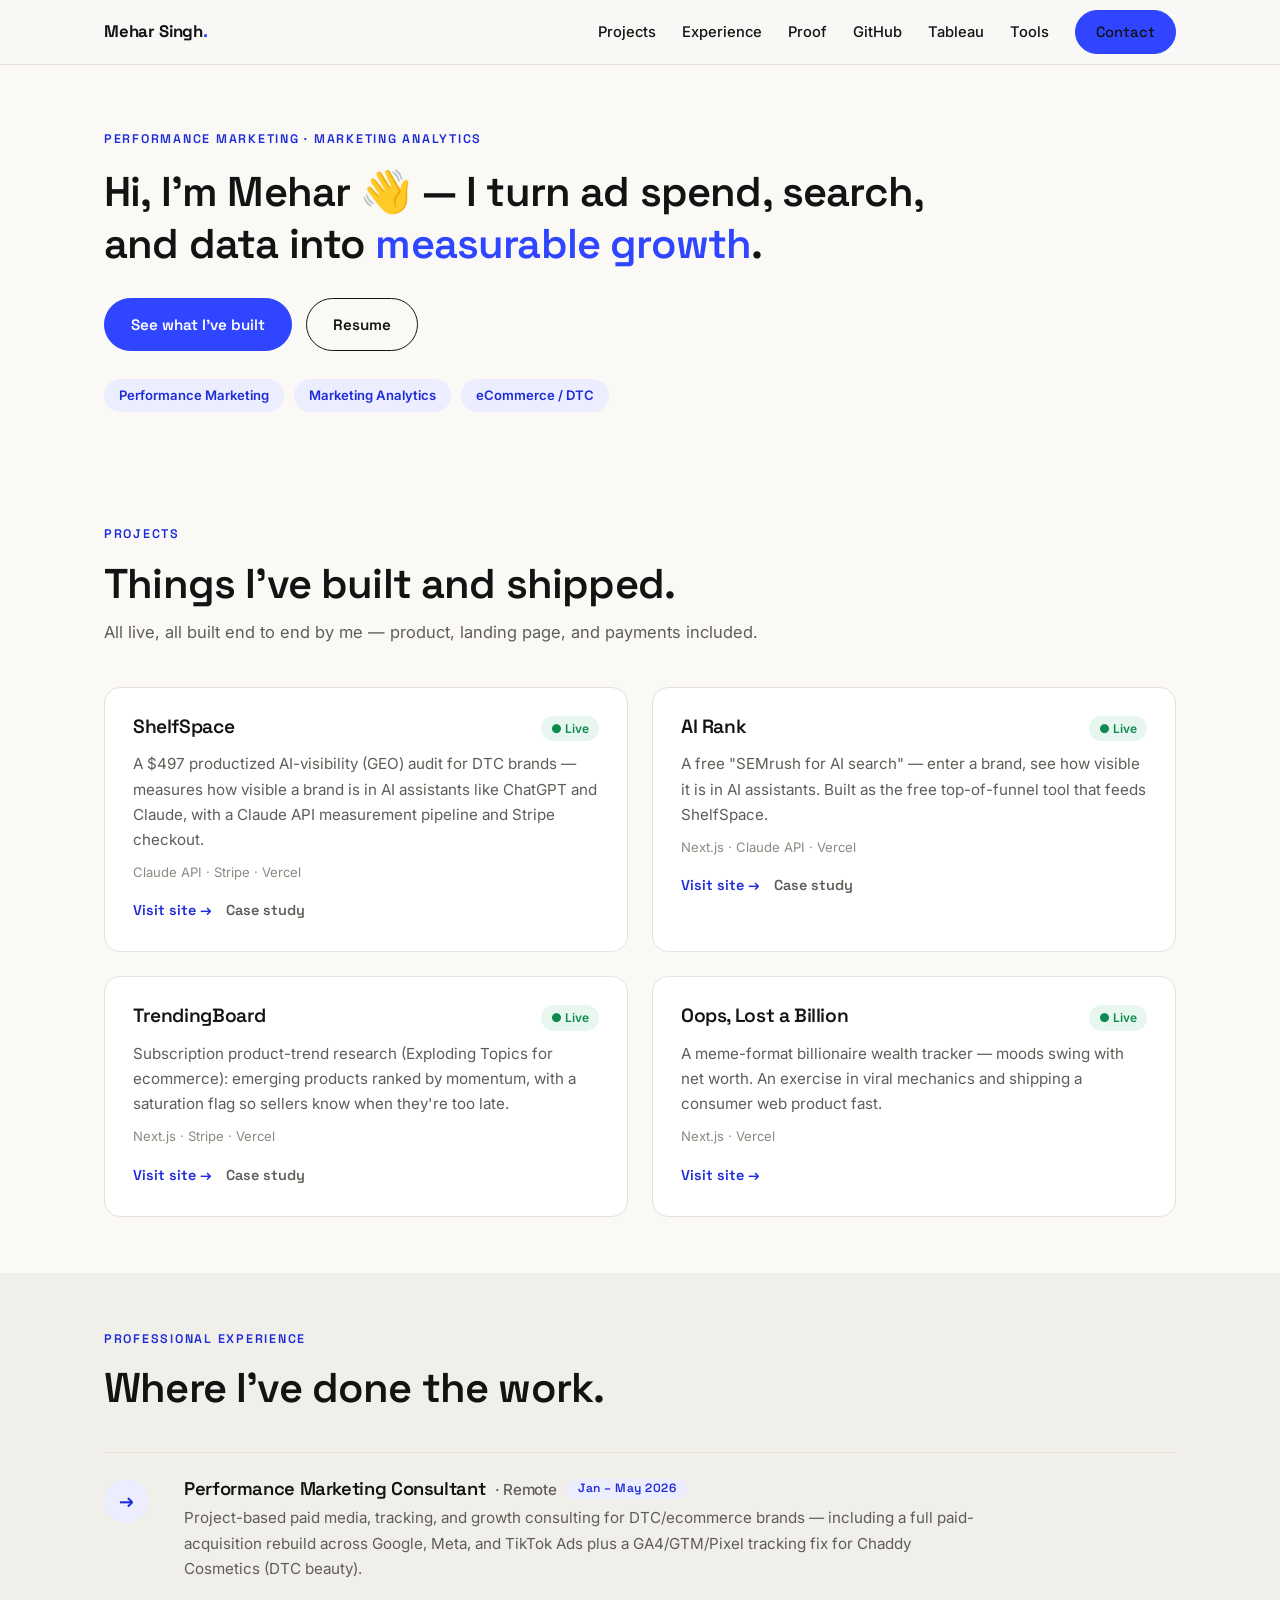
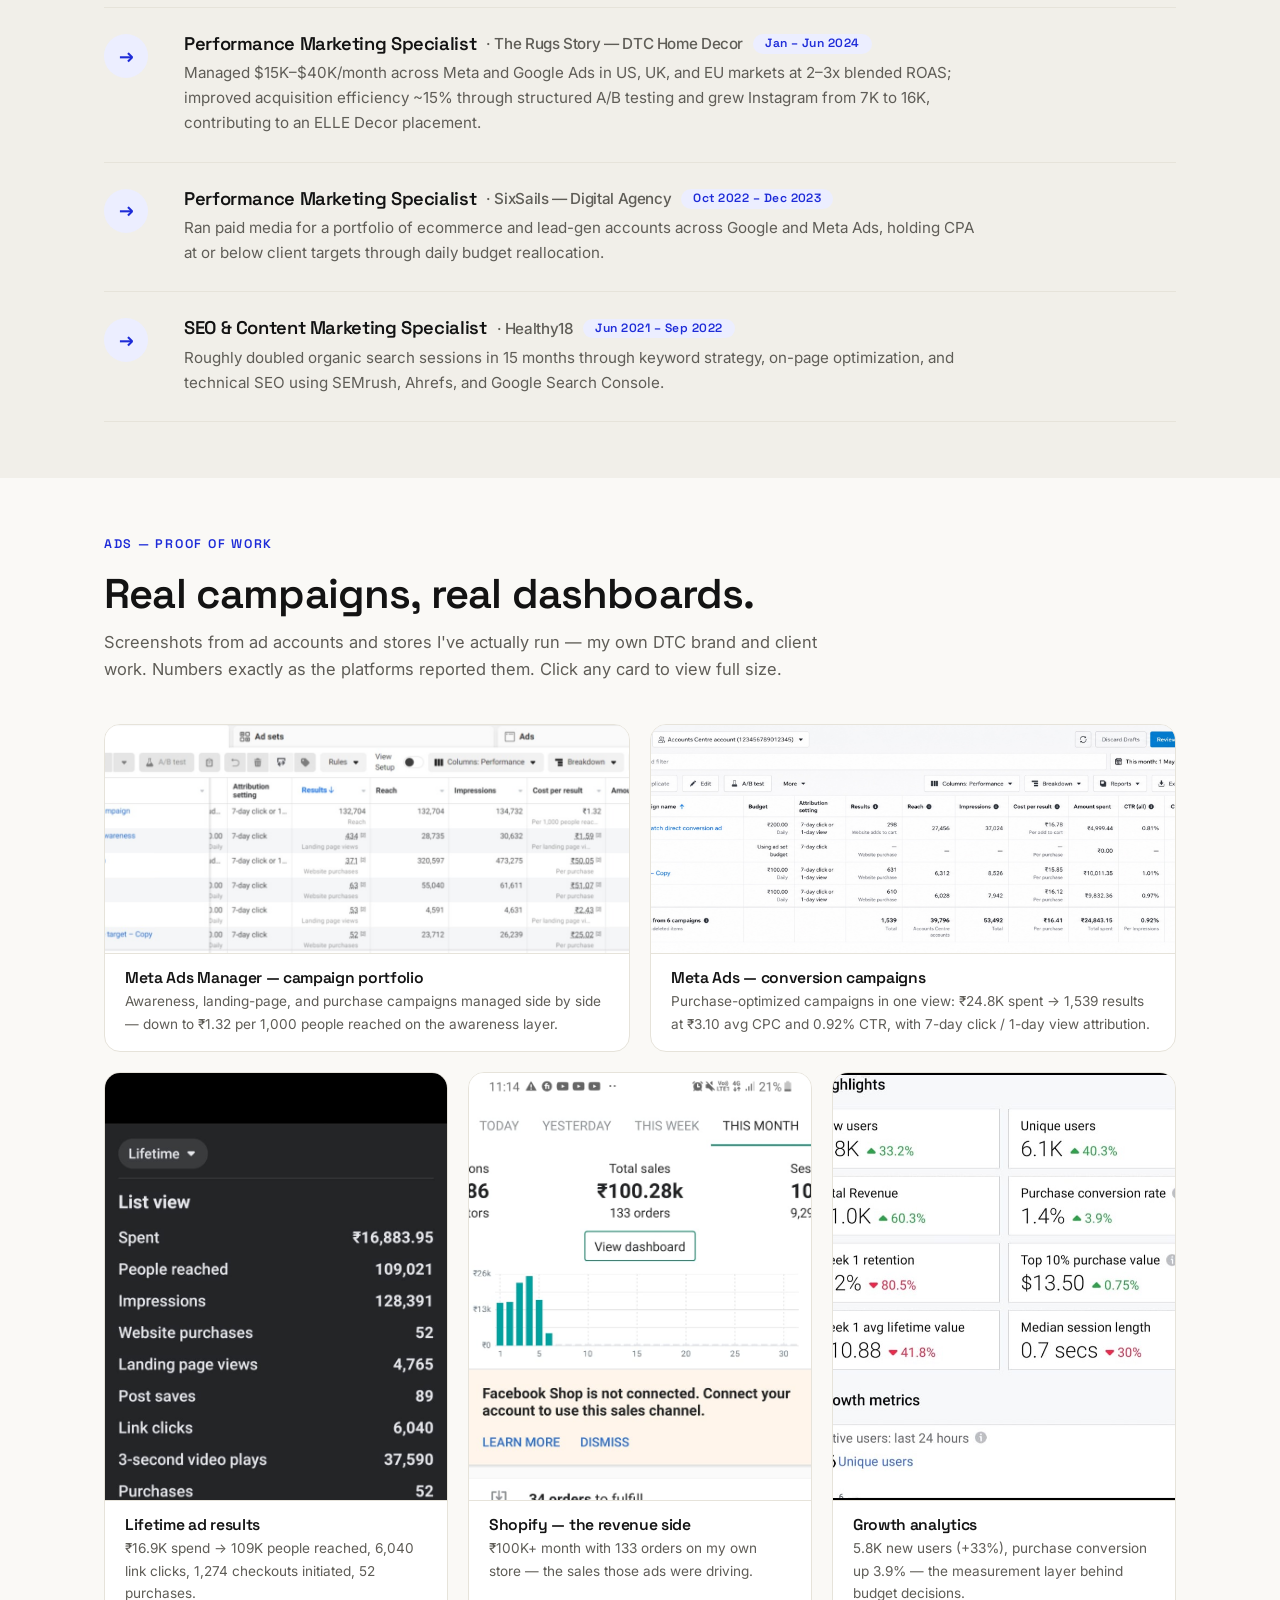
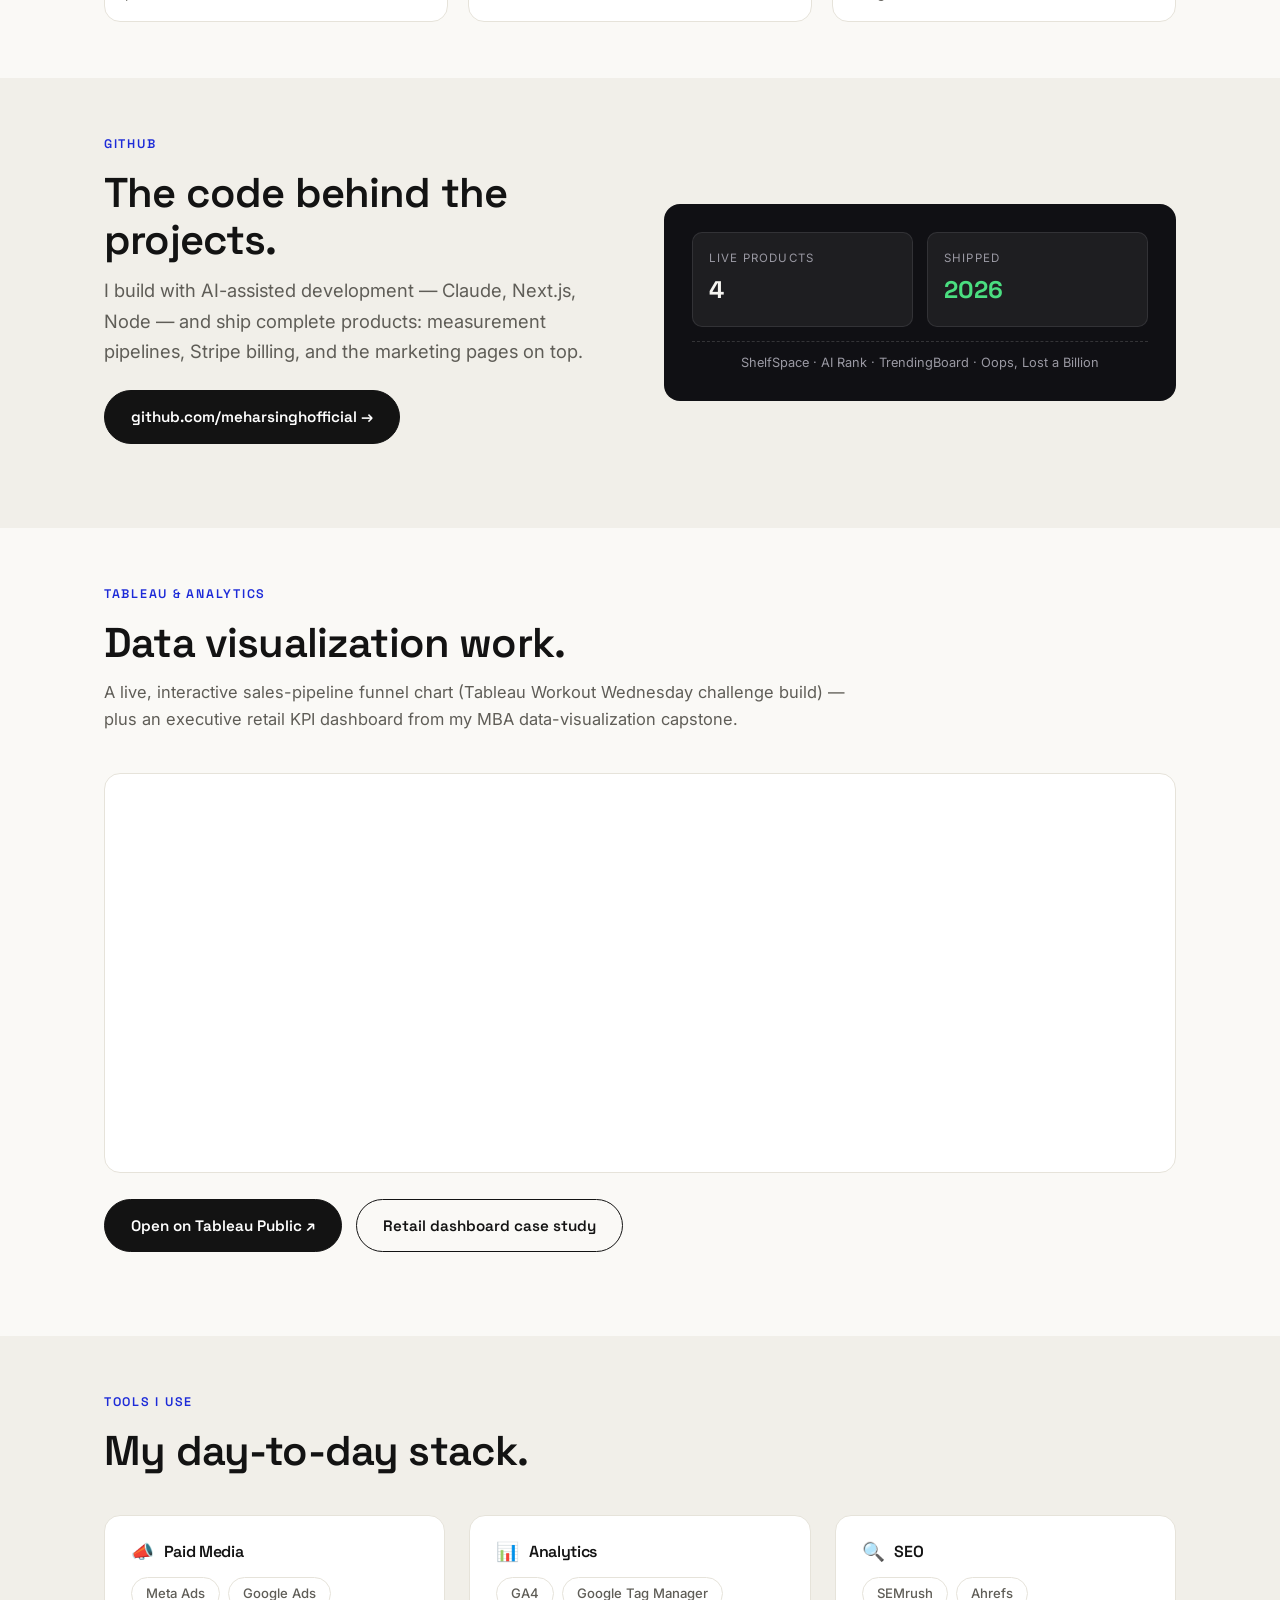
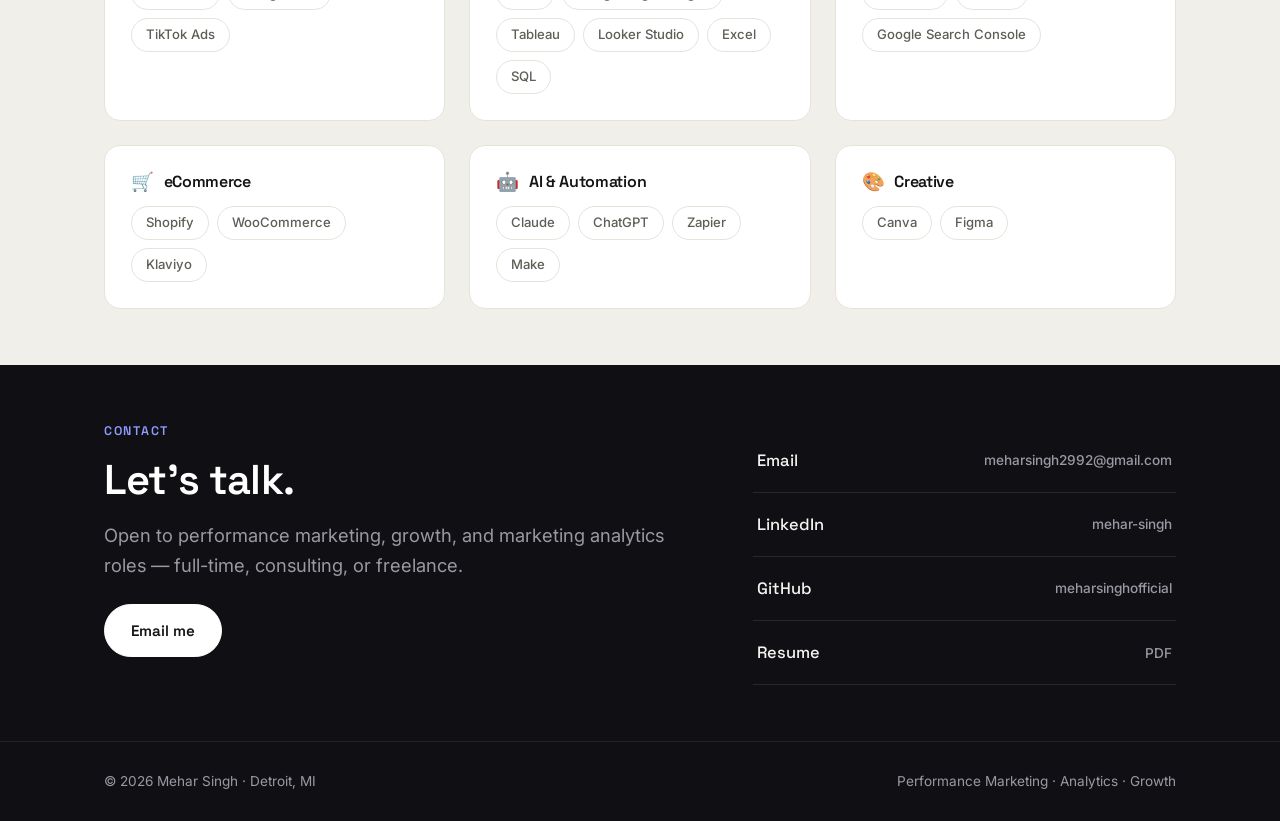
==== commit 4c0779ec: "Replace conversion-campaigns proof shot with full Ads Manager table (₹24.8K spend, 1,539 results) Co" ====
--- a/index.html
+++ b/index.html
@@ -173,10 +173,10 @@
         </a>
 
         <a class="proof-card wide" href="proof/meta-ads-conversions.jpeg" target="_blank" rel="noopener">
-          <div class="shot"><img src="proof/meta-ads-conversions.jpeg" alt="Meta Ads Manager conversion campaigns with add-to-cart and purchase results" loading="lazy" /></div>
+          <div class="shot"><img src="proof/meta-ads-conversions.jpeg" alt="Meta Ads Manager campaigns table: ₹24,843 spent, 1,539 results, 0.92% CTR, ₹3.10 CPC" loading="lazy" /></div>
           <div class="cap">
             <h3>Meta Ads — conversion campaigns</h3>
-            <p>Direct-conversion ad sets optimized to website purchases and adds-to-cart, with 7-day click / 1-day view attribution.</p>
+            <p>Purchase-optimized campaigns in one view: ₹24.8K spent → 1,539 results at ₹3.10 avg CPC and 0.92% CTR, with 7-day click / 1-day view attribution.</p>
           </div>
         </a>
 
